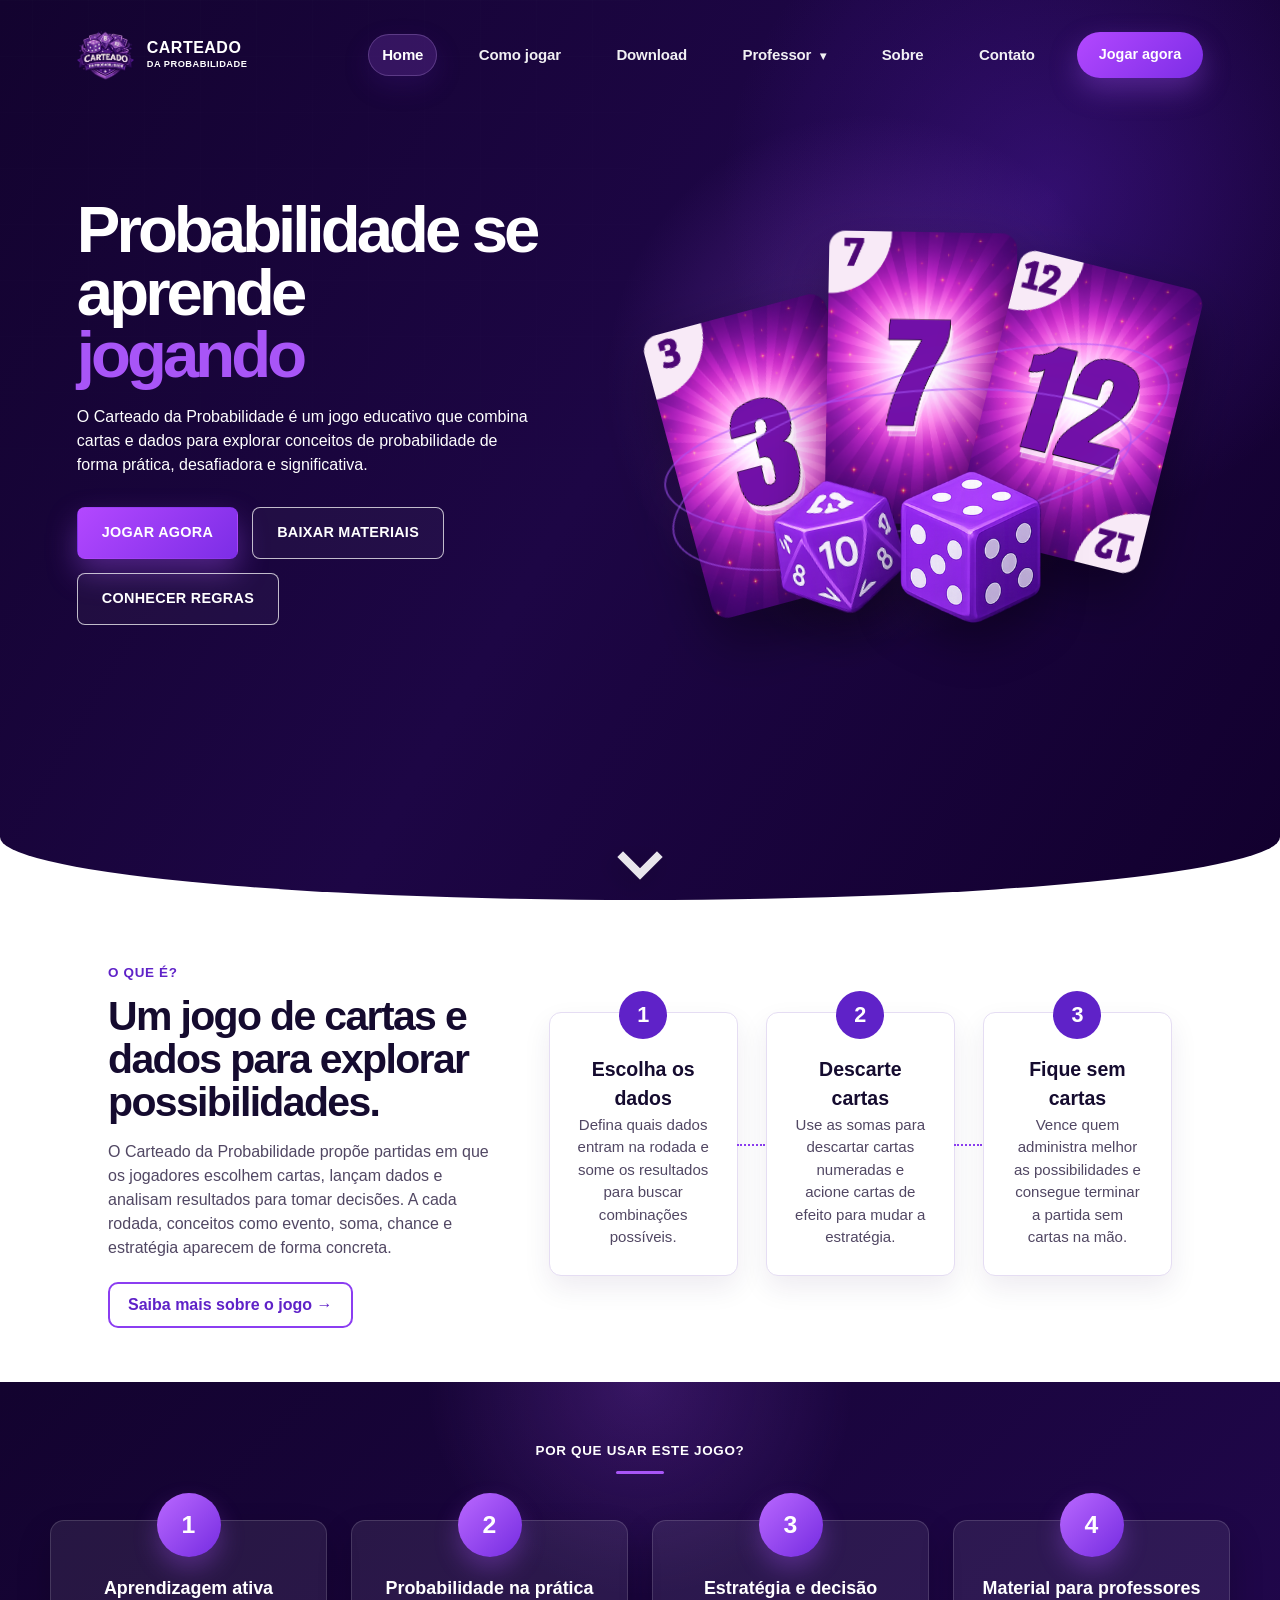
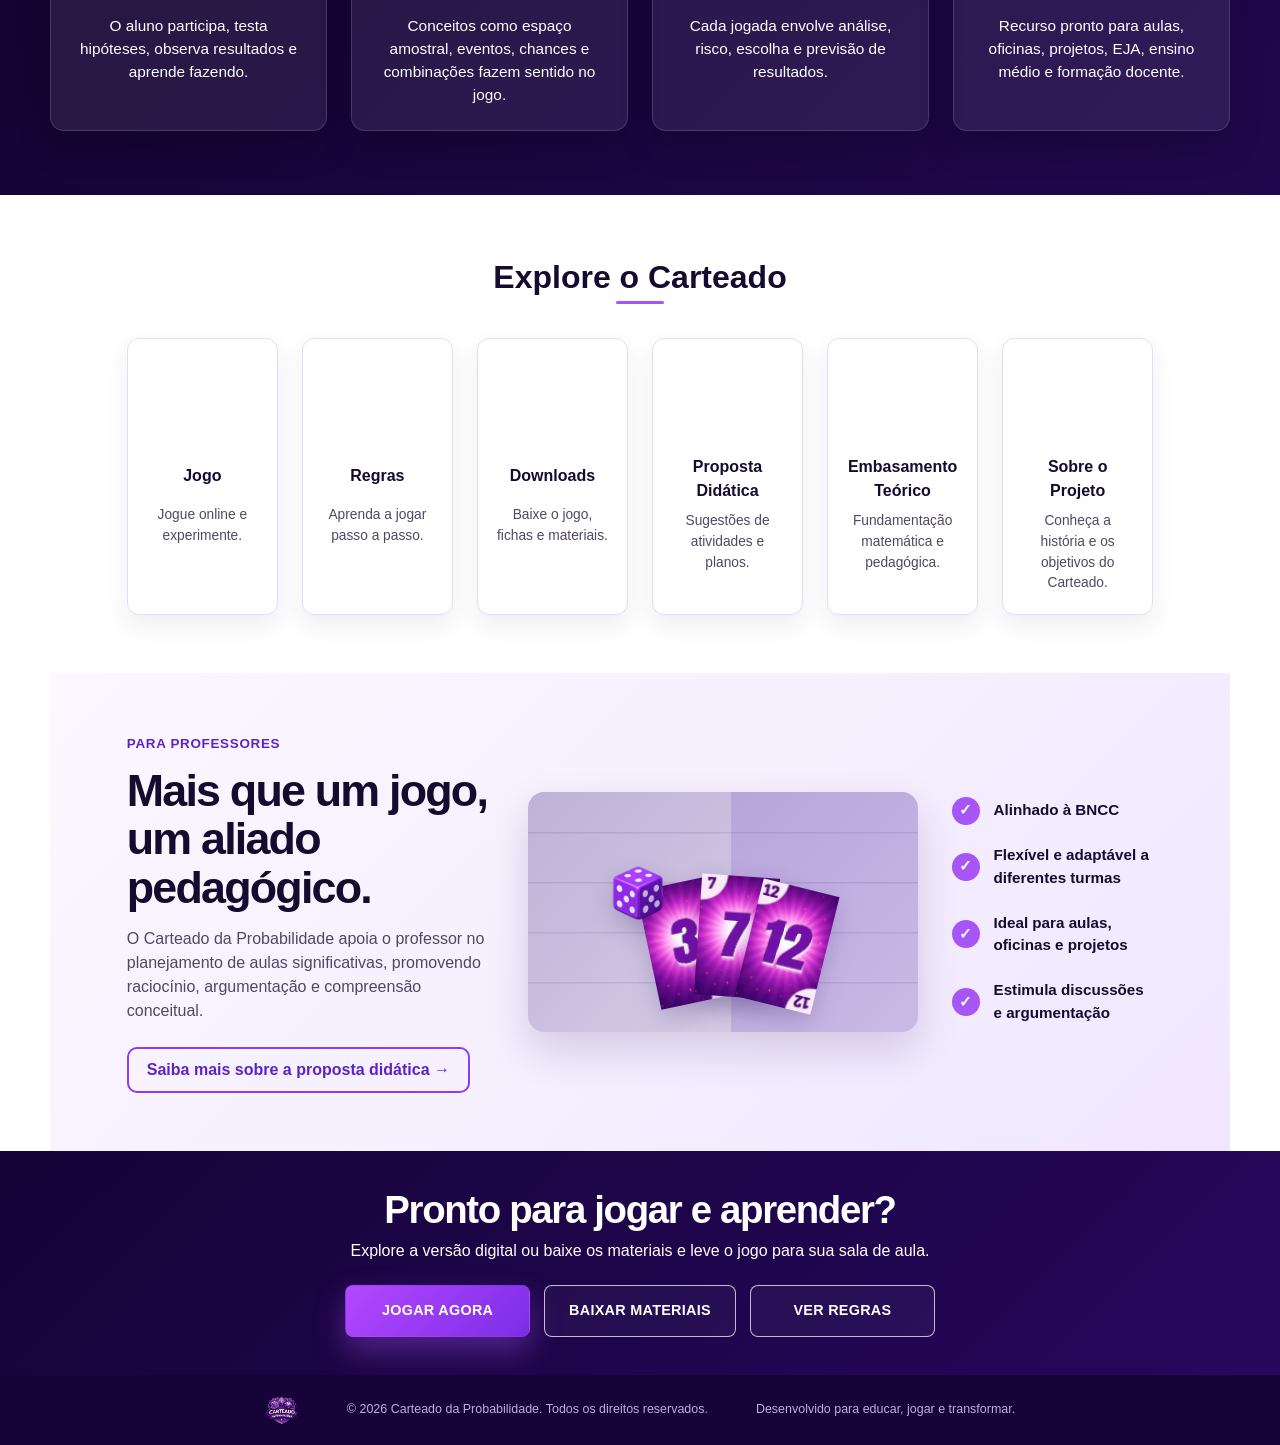
==== index.html @ b4f11814 "Novo index.html" ====
<!DOCTYPE html>
<html lang="pt-BR">
<head>
  <link rel="stylesheet" href="site.css">
  <link rel="stylesheet" href="index.css">
  <link rel="preload" as="image" href="cards/fronts/number3.png">
  <link rel="preload" as="image" href="cards/fronts/number7.png">
  <link rel="preload" as="image" href="cards/fronts/number12.png">
  <link rel="icon" type="image/ico" href="favicon.ico">
  <meta charset="UTF-8" />
  <meta name="viewport" content="width=device-width, initial-scale=1.0" />
  <meta name="description" content="Carteado da Probabilidade: jogo educativo com cartas e dados para aprender probabilidade por meio de estratégia, análise de possibilidades e tomada de decisão." />
  <title>Carteado da Probabilidade - Início</title>
</head>
<body>
  <main class="home-page">
    <section class="hero">
      <header class="home-header">
        <a class="brand" href="index.html" aria-label="Carteado da Probabilidade - Início">
          <img src="Imagens/logo.png" alt="Carteado da Probabilidade">
          <span>Carteado<br><small>da Probabilidade</small></span>
        </a>

        <nav class="home-nav" aria-label="Navegação principal">
          <a class="active" href="index.html" aria-current="page">Home</a>
          <a href="como-jogar.html">Como jogar</a>
          <a href="baixar.html">Download</a>
          <div class="home-dropdown">
            <button type="button">Professor <span>▾</span></button>
            <div class="home-dropdown-menu">
              <a href="proposta-didatica.html">Proposta Didática</a>
              <a href="embasamento-teorico.html">Embasamento Teórico</a>
            </div>
          </div>
          <a href="sobre.html">Sobre</a>
          <a href="contato.html">Contato</a>
        </nav>

        <div class="header-actions">
          <a class="play-pill" href="simulador.html">Jogar agora</a>
        </div>

        <button class="home-nav-toggle" type="button" aria-label="Abrir menu" aria-expanded="false" aria-controls="home-mobile-menu">
          <span></span><span></span><span></span>
        </button>
      </header>

      <div class="home-mobile-panel" id="home-mobile-menu" hidden>
        <nav class="home-mobile-nav" aria-label="Navegação mobile">
          <a class="active" href="index.html" aria-current="page">Home</a>
          <a href="como-jogar.html">Como jogar</a>
          <a href="baixar.html">Download</a>
          <a href="proposta-didatica.html">Proposta didática</a>
          <a href="embasamento-teorico.html">Embasamento teórico</a>
          <a href="sobre.html">Sobre</a>
          <a href="contato.html">Contato</a>
          <a class="mobile-play" href="simulador.html">Jogar agora</a>
        </nav>
      </div>

      <div class="hero-content">
        <div class="hero-copy">
          <h1> Probabilidade se aprende <span>jogando</span></h1>
          <p>
            O Carteado da Probabilidade é um jogo educativo que combina cartas e dados para explorar
            conceitos de probabilidade de forma prática, desafiadora e significativa.
          </p>

          <div class="hero-actions">
            <a class="btn primary" href="simulador.html">Jogar agora</a>
            <a class="btn secondary" href="baixar.html">Baixar materiais</a>
            <a class="btn secondary" href="como-jogar.html">Conhecer regras</a>
          </div>

        </div>

        <div class="hero-visual" aria-hidden="true">
          <div class="card-fan">
            <img class="hero-card card-a" src="cards/fronts/number3.png" alt="">
            <img class="hero-card card-b" src="cards/fronts/number7.png" alt="">
            <img class="hero-card card-c" src="cards/fronts/number12.png" alt="">
          </div>
          <img class="hero-die die-purple" src="dice/d10.png" alt="">
          <img class="hero-die die-white" src="dice/d6.png" alt="">
          <div class="orbit orbit-one"></div>
          <div class="orbit orbit-two"></div>
        </div>
      </div>

      <button class="hero-scroll-cue" type="button" aria-label="Descer para o próximo bloco">
        <span aria-hidden="true"></span>
      </button>
    </section>

    <section class="how-section" id="conteudo">
      <div class="how-intro">
        <span class="section-label">O que é?</span>
        <h2>Um jogo de cartas e dados para explorar possibilidades.</h2>
        <p>
          O Carteado da Probabilidade propõe partidas em que os jogadores escolhem cartas, lançam dados
          e analisam resultados para tomar decisões. A cada rodada, conceitos como evento, soma,
          chance e estratégia aparecem de forma concreta.
        </p>
        <a class="outline-link" href="sobre.html">Saiba mais sobre o jogo →</a>
      </div>

      <div class="step-grid">
        <article>
          <span>1</span>
          <h3>Escolha os dados</h3>
          <p>Defina quais dados entram na rodada e some os resultados para buscar combinações possíveis.</p>
        </article>
        <article>
          <span>2</span>
          <h3>Descarte cartas</h3>
          <p>Use as somas para descartar cartas numeradas e acione cartas de efeito para mudar a estratégia.</p>
        </article>
        <article>
          <span>3</span>
          <h3>Fique sem cartas</h3>
          <p>Vence quem administra melhor as possibilidades e consegue terminar a partida sem cartas na mão.</p>
        </article>
      </div>
    </section>

    <section class="benefits-section">
      <div class="section-title center">
        <span class="section-label">Por que usar este jogo?</span>
      </div>

      <div class="benefit-grid">
        <article>
          <span class="benefit-icon">1</span>
          <h3>Aprendizagem ativa</h3>
          <p>O aluno participa, testa hipóteses, observa resultados e aprende fazendo.</p>
        </article>
        <article>
          <span class="benefit-icon">2</span>
          <h3>Probabilidade na prática</h3>
          <p>Conceitos como espaço amostral, eventos, chances e combinações fazem sentido no jogo.</p>
        </article>
        <article>
          <span class="benefit-icon">3</span>
          <h3>Estratégia e decisão</h3>
          <p>Cada jogada envolve análise, risco, escolha e previsão de resultados.</p>
        </article>
        <article>
          <span class="benefit-icon">4</span>
          <h3>Material para professores</h3>
          <p>Recurso pronto para aulas, oficinas, projetos, EJA, ensino médio e formação docente.</p>
        </article>
      </div>
    </section>

    <section class="paths-section">
      <div class="section-title center">
        <h2>Explore o Carteado</h2>
      </div>

      <div class="path-grid">
        <a href="simulador.html" data-card="jogo">
          <span class="path-icon icone-container-jogo" aria-hidden="true">
            <video class="icone-video-jogo" muted loop playsinline preload="metadata">
              <source src="Imagens/icones/icone1.mp4" type="video/mp4">
            </video>
          </span>
          <h3>Jogo</h3>
          <p>Jogue online e experimente.</p>
        </a>
        <a href="como-jogar.html" data-card="regras">
          <span class="path-icon icone-container-animado" aria-hidden="true">
            <video class="icone-video-regras" muted loop playsinline preload="metadata">
              <source src="Imagens/icones/icone2.mp4" type="video/mp4">
            </video>
          </span>
          <h3>Regras</h3>
          <p>Aprenda a jogar passo a passo.</p>
        </a>
        <a href="baixar.html" data-card="downloads">
          <span class="path-icon icone-container-animado" aria-hidden="true">
            <video class="icone-video-downloads" muted loop playsinline preload="metadata">
              <source src="Imagens/icones/icone3.mp4" type="video/mp4">
            </video>
          </span>
          <h3>Downloads</h3>
          <p>Baixe o jogo, fichas e materiais.</p>
        </a>
        <a href="proposta-didatica.html" data-card="proposta">
          <span class="path-icon icone-container-animado" aria-hidden="true">
            <video class="icone-video-proposta" muted loop playsinline preload="metadata">
              <source src="Imagens/icones/icone4.mp4" type="video/mp4">
            </video>
          </span>
          <h3>Proposta Didática</h3>
          <p>Sugestões de atividades e planos.</p>
        </a>
        <a href="embasamento-teorico.html" data-card="embasamento">
          <span class="path-icon icone-container-animado" aria-hidden="true">
            <video class="icone-video-embasamento" muted loop playsinline preload="metadata">
              <source src="Imagens/icones/icone5.mp4" type="video/mp4">
            </video>
          </span>
          <h3>Embasamento Teórico</h3>
          <p>Fundamentação matemática e pedagógica.</p>
        </a>
        <a href="sobre.html" data-card="sobre">
          <span class="path-icon icone-container-animado" aria-hidden="true">
            <video class="icone-video-sobre" muted loop playsinline preload="metadata">
              <source src="Imagens/icones/icone6.mp4" type="video/mp4">
            </video>
          </span>
          <h3>Sobre o Projeto</h3>
          <p>Conheça a história e os objetivos do Carteado.</p>
        </a>
      </div>
    </section>

    <section class="teacher-section">
      <div class="teacher-copy">
        <span class="section-label">Para professores</span>
        <h2>Mais que um jogo, um aliado pedagógico.</h2>
        <p>
          O Carteado da Probabilidade apoia o professor no planejamento de aulas significativas,
          promovendo raciocínio, argumentação e compreensão conceitual.
        </p>
        <a class="outline-link" href="proposta-didatica.html">Saiba mais sobre a proposta didática →</a>
      </div>

      <div class="teacher-visual" aria-hidden="true">
        <div class="desk-scene">
          <img src="cards/fronts/number3.png" alt="">
          <img src="cards/fronts/number7.png" alt="">
          <img src="cards/fronts/number12.png" alt="">
          <img src="dice/d6.png" alt="">
        </div>
      </div>

      <div class="teacher-list">
        <span>Alinhado à BNCC</span>
        <span>Flexível e adaptável a diferentes turmas</span>
        <span>Ideal para aulas, oficinas e projetos</span>
        <span>Estimula discussões e argumentação</span>
      </div>
    </section>

    <section class="final-cta">
      <div>
        <h2>Pronto para jogar e aprender?</h2>
        <p>Explore a versão digital ou baixe os materiais e leve o jogo para sua sala de aula.</p>
        <div class="hero-actions">
          <a class="btn primary" href="simulador.html">Jogar agora</a>
          <a class="btn secondary" href="baixar.html">Baixar materiais</a>
          <a class="btn secondary" href="como-jogar.html">Ver regras</a>
        </div>
      </div>
    </section>

    <footer class="home-footer">
      <img src="Imagens/logo.png" alt="Carteado da Probabilidade">
      <span>© 2026 Carteado da Probabilidade. Todos os direitos reservados.</span>
      <span>Desenvolvido para educar, jogar e transformar.</span>
    </footer>
  </main>

  <button id="backToTop" class="back-to-top" aria-label="Voltar ao topo">
    <svg width="44" height="44" viewBox="0 0 44 44">
      <circle class="progress-bg" cx="22" cy="22" r="18" />
      <circle class="progress-bar" cx="22" cy="22" r="18" />
    </svg>
    <span class="arrow">↑</span>
  </button>
<script src="site-animations.js"></script>
<script>
  const hero = document.querySelector('.hero');
  const nextSection = document.querySelector('#conteudo');
  const heroScrollCue = document.querySelector('.hero-scroll-cue');
  let heroSnapRunning = false;
  let heroTouchStartY = 0;
  const usesDesktopSnap = () => window.matchMedia('(min-width: 769px)').matches;

  const scrollToNextSection = () => {
    if (!nextSection || heroSnapRunning) return;
    heroSnapRunning = true;
    nextSection.scrollIntoView({ behavior: 'smooth', block: 'start' });
    window.setTimeout(() => {
      heroSnapRunning = false;
    }, 900);
  };

  heroScrollCue?.addEventListener('click', scrollToNextSection);

  window.addEventListener('wheel', (event) => {
    if (!usesDesktopSnap()) return;
    if (!hero || !nextSection || event.deltaY <= 0 || window.scrollY > 40) return;
    event.preventDefault();
    scrollToNextSection();
  }, { passive: false });

  window.addEventListener('touchstart', (event) => {
    if (!usesDesktopSnap()) return;
    heroTouchStartY = event.touches[0]?.clientY || 0;
  }, { passive: true });

  window.addEventListener('touchmove', (event) => {
    if (!usesDesktopSnap()) return;
    const currentY = event.touches[0]?.clientY || 0;
    const isSwipingDownPage = heroTouchStartY - currentY > 28;

    if (!hero || !nextSection || !isSwipingDownPage || window.scrollY > 40) return;
    event.preventDefault();
    scrollToNextSection();
  }, { passive: false });

  document.querySelectorAll('[data-card] video').forEach((video) => {
    const card = video.closest('[data-card]');

    card.addEventListener('mouseenter', () => {
      video.play();
    });

    card.addEventListener('mouseleave', () => {
      video.pause();
      video.currentTime = 0;
    });
  });

  const homeMenuToggle = document.querySelector('.home-nav-toggle');
  const homeMobileMenu = document.querySelector('#home-mobile-menu');

  homeMenuToggle?.addEventListener('click', () => {
    const willOpen = homeMobileMenu.hidden;
    homeMobileMenu.hidden = !willOpen;
    homeMenuToggle.setAttribute('aria-expanded', String(willOpen));
  });

  homeMobileMenu?.querySelectorAll('a').forEach((link) => {
    link.addEventListener('click', () => {
      homeMobileMenu.hidden = true;
      homeMenuToggle?.setAttribute('aria-expanded', 'false');
    });
  });

  document.addEventListener('click', (event) => {
    if (
      homeMobileMenu &&
      homeMenuToggle &&
      !homeMobileMenu.hidden &&
      !homeMobileMenu.contains(event.target) &&
      !homeMenuToggle.contains(event.target)
    ) {
      homeMobileMenu.hidden = true;
      homeMenuToggle.setAttribute('aria-expanded', 'false');
    }
  });

  window.addEventListener('resize', () => {
    if (window.innerWidth > 680 && homeMobileMenu && homeMenuToggle) {
      homeMobileMenu.hidden = true;
      homeMenuToggle.setAttribute('aria-expanded', 'false');
    }
  });
</script>
</body>
</html>
---- site.css ----
/* Animações discretas do site */
html.js-enabled {
  scroll-behavior: smooth;
}

.js-animate-on-scroll {
  opacity: 0;
  transform: translateY(18px);
  transition: opacity .55s ease, transform .55s ease;
  will-change: opacity, transform;
}

.js-animate-on-scroll.is-visible {
  opacity: 1;
  transform: translateY(0);
}

.site-header {
  transition: top .25s ease;
}

.site-header .site-header-inner,
.site-header .mobile-panel {
  transition: background .25s ease, border-color .25s ease, box-shadow .25s ease, transform .25s ease;
}

.site-header.is-scrolled .site-header-inner {
  background: rgba(13,7,25,0.88);
  border-color: rgba(179,135,255,0.30);
  box-shadow: 0 20px 56px rgba(0,0,0,.34);
}

/* ===== INíCIO BOTÃO TOPO ===== */

.back-to-top {
  position: fixed;
  bottom: 24px;
  right: 24px;
  width: 44px;
  height: 44px;
  border: none;
  background: transparent;
  cursor: pointer;
  opacity: 0;
  pointer-events: none;
  transform: translateY(10px);
  transition: all .3s ease;
  z-index: 999;
}

.back-to-top.show {
  opacity: 1;
  pointer-events: auto;
  transform: translateY(0);
}

.back-to-top svg {
  position: absolute;
  top: 0;
  left: 0;
  transform: rotate(-90deg);
}

.progress-bg {
  fill: none;
  stroke: rgba(111, 66, 232, 0.2);
  stroke-width: 4;
}

.progress-bar {
  fill: none;
  stroke: #6f42e8;
  stroke-width: 4;
  stroke-linecap: round;
  stroke-dasharray: 113; /* 2πr ≈ 113 */
  stroke-dashoffset: 113;
  transition: stroke-dashoffset 0.1s linear;
}

.arrow {
  position: absolute;
  top: 50%;
  left: 50%;
  transform: translate(-50%, -50%);
  font-size: 16px;
  color: #6f42e8;
  font-weight: bold;
}

.back-to-top:hover .arrow {
  transform: translate(-50%, -60%);
}

/* ===== FIM BOTÃO TOPO ===== */


/* ===== CONTINUIDADE VISUAL DO HERO ===== */

.hero {
  position: relative;
  padding-bottom: 28px;
  margin-bottom: 14px;
}

.hero::before {
  content: "⌄";
  position: absolute;
  left: 50%;
  bottom: 18px;
  transform: translateX(-50%);
  font-size: 1.2rem;
  line-height: 1;
  color: rgba(255,255,255,.72);
  pointer-events: none;
  z-index: 2;
  animation: heroScrollHint 1.8s ease-in-out infinite;
}

@keyframes heroScrollHint {
  0%, 100% {
    transform: translateX(-50%) translateY(0);
    opacity: .45;
  }
  50% {
    transform: translateX(-50%) translateY(6px);
    opacity: .95;
  }
}

@media (prefers-reduced-motion: reduce) {
  html.js-enabled {
    scroll-behavior: auto;
  }

  .js-animate-on-scroll,
  .js-animate-on-scroll.is-visible,
  .site-header,
  .site-header .site-header-inner,
  .site-header .mobile-panel,
  .hero::before {
    transition: none !important;
    animation: none !important;
    transform: none !important;
    opacity: 1 !important;
  }
}
---- index.css ----
:root{
  --purple-950:#12002f;
  --purple-900:#1a0642;
  --purple-800:#2b0b63;
  --purple-700:#5f22c8;
  --purple-600:#8b3df1;
  --purple-500:#a855f7;
  --purple-200:#dac7ff;
  --ink:#150b2f;
  --muted:#514763;
  --menu-muted:#d8c9ff;
  --line:#e5ddf3;
  --white:#fff;
  --shadow:0 18px 42px rgba(35,11,80,.16);
}

*{
  box-sizing:border-box;
  margin:0;
  padding:0;
}

html{
  scroll-behavior:smooth;
}

body{
  font-family:Inter, "Segoe UI", Roboto, Arial, Helvetica, sans-serif;
  color:var(--ink);
  background:#fff;
  line-height:1.5;
  overflow-x:hidden;
}

a{
  color:inherit;
}

.home-page{
  min-height:100vh;
  background:#fff;
}

.hero{
  position:relative;
  min-height:100vh;
  overflow:hidden;
  padding:26px clamp(22px, 6vw, 96px) 54px;
  color:#fff;
  background:
    radial-gradient(circle at 68% 42%, rgba(168,85,247,.34), transparent 26%),
    radial-gradient(circle at 82% 22%, rgba(95,34,200,.36), transparent 26%),
    linear-gradient(120deg, #13032f 0%, #1d0645 48%, #12002e 100%);
  border-bottom-left-radius:50% 7%;
  border-bottom-right-radius:50% 7%;
}

.hero::before{
  content:"";
  position:absolute;
  inset:0;
  opacity:.26;
  background:
    linear-gradient(rgba(255,255,255,.035) 1px, transparent 1px),
    linear-gradient(90deg, rgba(255,255,255,.035) 1px, transparent 1px);
  background-size:56px 56px;
  mask-image:linear-gradient(to bottom, rgba(0,0,0,.9), transparent 92%);
}


.home-header,
.hero-content,
.intro-section,
.benefits-section,
.paths-section,
.teacher-section,
.final-cta,
.home-footer{
  width:min(1180px, 100%);
  margin:0 auto;
  position:relative;
  z-index:1;
}

.home-header{
  display:flex;
  align-items:center;
  justify-content:flex-start;
  gap:28px;
}

.brand{
  display:flex;
  align-items:center;
  gap:12px;
  color:#fff;
  font-weight:900;
  line-height:.9;
  text-decoration:none;
  text-transform:uppercase;
  letter-spacing:.03em;
}

.brand img{
  width:58px;
  height:58px;
  object-fit:contain;
}

.brand small{
  font-size:.58rem;
}

.home-nav{
  display:flex;
  align-items:center;
  justify-content:flex-end;
  gap:clamp(18px, 2.15vw, 30px);
  margin-left:auto;
  color:#fff;
  font-size:.94rem;
  font-weight:700;
  letter-spacing:-.01em;
}

.home-nav a,
.play-pill{
  text-decoration:none;
}

.home-nav > a,
.home-dropdown button{
  position:relative;
  padding:10px 14px;
  border-radius:999px;
  opacity:.94;
  transition:opacity .18s ease, color .18s ease, transform .18s ease, background .18s ease, box-shadow .18s ease;
}

.home-nav > a:hover,
.home-dropdown:hover button,
.home-dropdown:focus-within button{
  opacity:1;
  color:#fff;
  transform:translateY(-1px);
}

.home-nav > a.active,
.home-nav > a[aria-current="page"],
.home-dropdown button.active{
  opacity:1;
  color:#fff;
  background:rgba(168,85,247,.20);
  box-shadow:inset 0 0 0 1px rgba(216,180,254,.24), 0 10px 26px rgba(76,29,149,.22);
}

.home-dropdown{
  position:relative;
  display:flex;
  align-items:center;
}

.home-dropdown button{
  appearance:none;
  border:0;
  background:transparent;
  color:#fff;
  font:inherit;
  font-weight:700;
  letter-spacing:-.01em;
  cursor:pointer;
}

.home-dropdown button span{
  margin-left:5px;
  font-size:.78em;
}

.home-dropdown-menu{
  position:absolute;
  top:100%;
  left:0;
  min-width:220px;
  display:none;
  flex-direction:column;
  gap:4px;
  padding:8px;
  margin-top:12px;
  border:1px solid rgba(255,255,255,.18);
  border-radius:14px;
  background:rgba(18,0,47,.94);
  box-shadow:0 18px 36px rgba(0,0,0,.28);
  backdrop-filter:blur(14px);
  z-index:20;
}

.home-dropdown:hover .home-dropdown-menu,
.home-dropdown:focus-within .home-dropdown-menu{
  display:flex;
}

.home-dropdown-menu a{
  padding:10px 12px;
  border-radius:10px;
  color:#fff;
  white-space:nowrap;
}

.home-dropdown-menu a:hover{
  background:rgba(168,85,247,.20);
}

.header-actions{
  display:flex;
  align-items:center;
  gap:12px;
}

.home-nav-toggle,
.home-mobile-panel{
  display:none;
}

.home-nav-toggle{
  width:42px;
  height:42px;
  border:1px solid rgba(255,255,255,.24);
  border-radius:12px;
  background:rgba(255,255,255,.07);
  cursor:pointer;
  align-items:center;
  justify-content:center;
  flex-direction:column;
  gap:5px;
}

.home-nav-toggle span{
  width:18px;
  height:2px;
  display:block;
  border-radius:999px;
  background:#fff;
}

.play-pill{
  display:inline-flex;
  align-items:center;
  justify-content:center;
  min-height:46px;
  padding:0 22px;
  border-radius:999px;
  color:#fff;
  font-weight:800;
  font-size:.9rem;
}

.play-pill{
  border-color:rgba(233,213,255,.54);
  background:linear-gradient(135deg, #b348ff, #7c2de6);
  box-shadow:0 12px 28px rgba(168,85,247,.34);
}

.hero-content{
  display:grid;
  grid-template-columns:minmax(0, .86fr) minmax(420px, 1.14fr);
  gap:48px;
  align-items:center;
  padding-top:78px;
}

.hero-copy h1{
  max-width:660px;
  margin-bottom:18px;
  color:#fff;
  font-size:clamp(3rem, 5.1vw, 5.45rem);
  line-height:.96;
  letter-spacing:-.06em;
}

.hero-copy h1 span{
  display:block;
  color:var(--purple-500);
}

.hero-copy p{
  max-width:500px;
  color:#fff;
  font-size:1rem;
}

.hero-actions{
  display:flex;
  flex-wrap:wrap;
  gap:14px;
  margin-top:30px;
}

.btn{
  display:inline-flex;
  align-items:center;
  justify-content:center;
  min-height:52px;
  padding:0 24px;
  border:1px solid transparent;
  border-radius:8px;
  font-size:.9rem;
  font-weight:900;
  text-decoration:none;
  text-transform:uppercase;
  letter-spacing:.02em;
  transition:transform .2s ease, box-shadow .2s ease, background .2s ease;
}

.btn:hover{
  transform:translateY(-2px);
}

.btn.primary{
  color:#fff;
  background:linear-gradient(135deg, #b348ff, #7c2de6);
  box-shadow:0 14px 30px rgba(168,85,247,.38);
}

.btn.secondary{
  color:#fff;
  border-color:rgba(255,255,255,.72);
  background:rgba(255,255,255,.04);
}

.hero-visual{
  position:relative;
  min-height:500px;
}

.hero-scroll-cue{
  position:absolute;
  left:50%;
  bottom:24px;
  z-index:4;
  width:56px;
  height:38px;
  display:grid;
  place-items:center;
  border:0;
  background:transparent;
  color:#fff;
  cursor:pointer;
  transform:translateX(-50%);
  transition:opacity .2s ease, transform .2s ease;
  animation:scrollCueFloat 1.8s ease-in-out infinite;
}

.hero-scroll-cue:hover{
  opacity:.78;
  transform:translateX(-50%) translateY(-2px);
}

.hero-scroll-cue span{
  display:block;
  width:32px;
  height:32px;
  border-right:8px solid rgba(255,255,255,.9);
  border-bottom:8px solid rgba(255,255,255,.9);
  transform:rotate(45deg);
  filter:drop-shadow(0 8px 12px rgba(0,0,0,.22));
}

@keyframes scrollCueFloat{
  0%, 100%{
    translate:0 0;
  }
  50%{
    translate:0 5px;
  }
}

.orbit{
  position:absolute;
  border:2px solid rgba(168,85,247,.54);
  border-radius:50%;
  filter:drop-shadow(0 0 18px rgba(168,85,247,.48));
}

.orbit-one{
  width:520px;
  height:170px;
  right:22px;
  top:210px;
  transform:rotate(-18deg);
}

.orbit-two{
  width:470px;
  height:140px;
  right:70px;
  top:230px;
  transform:rotate(-6deg);
}

.card-fan{
  position:absolute;
  right:28px;
  top:52px;
  width:520px;
  height:390px;
}

.hero-card{
  position:absolute;
  width:188px;
  border-radius:16px;
  filter:drop-shadow(0 26px 28px rgba(0,0,0,.38));
}

.card-a{
  left:20px;
  top:96px;
  transform:rotate(-15deg);
}

.card-b{
  left:172px;
  top:18px;
  transform:rotate(1deg);
}

.card-c{
  left:330px;
  top:52px;
  transform:rotate(14deg);
}

.hero-die{
  position:absolute;
  object-fit:contain;
  filter:drop-shadow(0 22px 22px rgba(0,0,0,.34));
}

.die-purple{
  width:146px;
  left:178px;
  bottom:42px;
  transform:rotate(-12deg);
  z-index:4;
}

.die-white{
  width:166px;
  left:302px;
  bottom:32px;
  z-index:4;
}

.how-section{
  width:min(1180px, 100%);
  margin:-18px auto 0;
  display:grid;
  grid-template-columns:.78fr 1.22fr;
  gap:42px;
  align-items:center;
  padding:64px clamp(22px, 5vw, 58px) 54px;
  position:relative;
  z-index:2;
}

.how-intro h2{
  color:var(--ink);
  font-size:clamp(2.15rem, 3.2vw, 3.2rem);
  line-height:1.05;
  letter-spacing:-.04em;
}

.how-intro h2 span{
  color:var(--purple-600);
}

.how-intro p{
  margin-top:16px;
  color:var(--muted);
}

.outline-link{
  display:inline-flex;
  align-items:center;
  justify-content:center;
  margin-top:22px;
  min-height:46px;
  padding:0 18px;
  border:2px solid var(--purple-600);
  border-radius:10px;
  color:var(--purple-700);
  font-weight:900;
  text-decoration:none;
  transition:background .2s ease, color .2s ease, transform .2s ease, box-shadow .2s ease;
}

.outline-link:hover{
  transform:translateY(-2px);
  background:var(--purple-600);
  color:#fff;
  box-shadow:0 12px 24px rgba(139,61,241,.22);
}

.step-grid{
  display:grid;
  grid-template-columns:repeat(3, 1fr);
  gap:28px;
  align-items:stretch;
}

.step-grid article{
  position:relative;
  min-height:250px;
  padding:42px 26px 26px;
  text-align:center;
  border:1px solid var(--line);
  border-radius:12px;
  background:#fff;
  box-shadow:0 12px 28px rgba(35,11,80,.08);
}

.step-grid article::after{
  content:"";
  position:absolute;
  right:-28px;
  top:50%;
  width:28px;
  border-top:2px dotted var(--purple-600);
}

.step-grid article:last-child::after{
  display:none;
}

.step-grid article > span{
  position:absolute;
  left:50%;
  top:-22px;
  transform:translateX(-50%);
  width:48px;
  height:48px;
  display:grid;
  place-items:center;
  border-radius:50%;
  background:var(--purple-700);
  color:#fff;
  font-size:1.35rem;
  font-weight:900;
}

.step-grid h3{
  color:var(--ink);
  font-size:1.22rem;
}

.step-icon{
  margin:22px auto 18px;
  color:var(--purple-700);
  font-size:3rem;
  line-height:1;
}

.step-grid p{
  color:var(--muted);
  font-size:.94rem;
}

.section-label{
  display:inline-flex;
  margin-bottom:12px;
  color:var(--purple-700);
  font-size:.84rem;
  font-weight:900;
  letter-spacing:.05em;
  text-transform:uppercase;
}

.intro-copy h2,
.teacher-copy h2,
.final-cta h2{
  color:var(--ink);
  font-size:clamp(2rem, 3.5vw, 3.35rem);
  line-height:1.08;
  letter-spacing:-.04em;
}

.intro-copy h2 span,
.teacher-copy h2 span{
  color:var(--purple-600);
}

.intro-copy p,
.teacher-copy p{
  margin-top:16px;
  color:var(--muted);
  font-size:1rem;
}

.feature-chips{
  display:flex;
  flex-wrap:wrap;
  gap:12px;
  margin-top:26px;
}

.feature-chips span{
  padding:12px 15px;
  border:1px solid var(--line);
  border-radius:10px;
  background:#fff;
  color:var(--ink);
  font-weight:800;
  font-size:.86rem;
  box-shadow:0 8px 20px rgba(35,11,80,.08);
}

.benefits-section{
  width:100%;
  max-width:none;
  padding:56px max(22px, calc((100vw - 1180px) / 2)) 64px;
  color:#fff;
  background:
    radial-gradient(circle at 50% 0%, rgba(168,85,247,.22), transparent 28%),
    linear-gradient(135deg, #13032f, #21074d);
}

.section-title.center{
  text-align:center;
  margin-bottom:34px;
}

.section-title.center h2{
  color:var(--ink);
  font-size:2rem;
}

.benefits-section .section-label{
  color:#fff;
  display:inline-flex;
  flex-direction:column;
  align-items:center;
  gap:10px;
}

.benefits-section .section-label::after,
.paths-section .section-title h2::after{
  content:"";
  display:block;
  width:48px;
  height:3px;
  margin:0 auto;
  border-radius:999px;
  background:var(--purple-500);
}

.benefit-grid{
  display:grid;
  grid-template-columns:repeat(4, 1fr);
  gap:24px;
  width:min(1180px, 100%);
  margin:0 auto;
}

.benefit-grid article{
  position:relative;
  min-height:210px;
  padding:54px 26px 24px;
  text-align:center;
  border:1px solid rgba(255,255,255,.14);
  border-radius:14px;
  background:rgba(255,255,255,.08);
  box-shadow:0 16px 34px rgba(0,0,0,.20);
}

.benefit-icon{
  position:absolute;
  left:50%;
  top:-28px;
  transform:translateX(-50%);
  width:64px;
  height:64px;
  display:grid;
  place-items:center;
  border-radius:50%;
  background:linear-gradient(135deg, #ba68ff, #752ce1);
  color:#fff;
  font-size:1.55rem;
  font-weight:900;
  line-height:1;
  box-shadow:0 12px 24px rgba(168,85,247,.32);
}

.benefit-grid h3{
  margin-bottom:12px;
  color:#fff;
  font-size:1.12rem;
}

.benefit-grid p{
  color:#fff;
  font-size:.96rem;
}

.paths-section{
  padding:58px clamp(22px, 6vw, 96px);
  background:#fff;
}

.path-grid{
  display:grid;
  grid-template-columns:repeat(6, 1fr);
  gap:24px;
  width:min(1180px, 100%);
  margin:0 auto;
}

.path-grid a{
  min-height:170px;
  display:flex;
  flex-direction:column;
  align-items:center;
  justify-content:flex-start;
  gap:8px;
  padding:26px 18px 20px;
  text-align:center;
  text-decoration:none;
  border:1px solid var(--line);
  border-radius:12px;
  background:#fff;
  box-shadow:0 10px 24px rgba(35,11,80,.08);
  transition:transform .2s ease, border-color .2s ease, box-shadow .2s ease;
}

.path-grid a:hover{
  transform:translateY(-4px);
  border-color:var(--purple-500);
  box-shadow:0 18px 30px rgba(35,11,80,.14);
}

.path-icon{
  color:var(--purple-700);
  font-size:2.4rem;
  line-height:1;
}

.icone-container-jogo,
.icone-container-animado{
  width:82px;
  height:82px;
  display:flex;
  align-items:center;
  justify-content:center;
  overflow:hidden;
  flex-shrink:0;
}

.icone-video-jogo,
.icone-video-regras,
.icone-video-downloads,
.icone-video-proposta,
.icone-video-embasamento,
.icone-video-sobre{
  width:72px;
  height:72px;
  object-fit:contain;
  display:block;
  margin:0 auto;
  pointer-events:none;
}

.icone-video-jogo{
  width:80px;
  height:80px;
}

.icone-video-regras{
  width:80px;
  height:80px;
}

.icone-video-downloads{
  width:76px;
  height:76px;
}

.icone-video-proposta{
  width:76px;
  height:76px;
}

.icone-video-embasamento{
  width:78px;
  height:78px;
}

.icone-video-sobre{
  width:74px;
  height:74px;
}

.path-grid h3{
  color:var(--ink);
  font-size:1rem;
  min-height:42px;
  display:flex;
  align-items:center;
  justify-content:center;
  margin:0;
}

.path-grid p{
  color:var(--muted);
  font-size:.86rem;
  margin:0;
}

.teacher-section{
  display:grid;
  grid-template-columns:1fr .95fr .55fr;
  gap:34px;
  align-items:center;
  padding:58px clamp(22px, 6vw, 96px);
  background:linear-gradient(135deg, #fbf8ff, #f0e7ff);
}

.teacher-copy{
  max-width:520px;
  justify-self:end;
}

.teacher-copy .btn,
.teacher-copy .outline-link{
  margin-top:24px;
}

.teacher-visual{
  min-height:270px;
  display:flex;
  align-items:center;
  justify-content:center;
}

.desk-scene{
  position:relative;
  width:390px;
  height:240px;
  border-radius:16px;
  background:
    linear-gradient(rgba(74,29,149,.18), rgba(74,29,149,.18)),
    linear-gradient(135deg, #d8d2e6, #fff);
  box-shadow:var(--shadow);
  overflow:hidden;
}

.desk-scene::before{
  content:"";
  position:absolute;
  inset:0;
  background:
    linear-gradient(90deg, transparent 0 52%, rgba(95,34,200,.16) 52% 100%),
    repeating-linear-gradient(0deg, transparent 0 48px, rgba(35,11,80,.10) 49px 50px);
}

.desk-scene img{
  position:absolute;
  object-fit:contain;
  filter:drop-shadow(0 10px 12px rgba(35,11,80,.20));
}

.desk-scene img:nth-child(1){ width:78px; left:120px; top:90px; transform:rotate(-12deg); }
.desk-scene img:nth-child(2){ width:78px; left:170px; top:84px; transform:rotate(4deg); }
.desk-scene img:nth-child(3){ width:78px; left:220px; top:94px; transform:rotate(14deg); }
.desk-scene img:nth-child(4){ width:58px; left:82px; top:72px; }

.teacher-list{
  display:grid;
  gap:22px;
}

.teacher-list span{
  position:relative;
  padding-left:42px;
  color:var(--ink);
  font-weight:800;
  font-size:.95rem;
}

.teacher-list span::before{
  content:"✓";
  position:absolute;
  left:0;
  top:50%;
  transform:translateY(-50%);
  width:28px;
  height:28px;
  display:grid;
  place-items:center;
  border-radius:50%;
  color:#fff;
  background:var(--purple-500);
}

.final-cta{
  position:relative;
  width:100%;
  max-width:none;
  display:flex;
  align-items:center;
  justify-content:center;
  padding:38px max(22px, calc((100vw - 1180px) / 2));
  color:#fff;
  text-align:center;
  background:linear-gradient(135deg, #160337, #26075d);
  overflow:hidden;
}

.final-cta > div{
  width:min(760px, 100%);
}

.final-cta h2{
  color:#fff;
  font-size:clamp(2rem, 3vw, 2.75rem);
  letter-spacing:-.035em;
}

.final-cta p{
  margin-top:8px;
  color:#fff;
}

.final-cta .hero-actions{
  justify-content:center;
  align-items:center;
  margin-top:22px;
}

.final-cta .btn{
  min-width:185px;
}

.home-footer{
  width:100%;
  max-width:none;
  display:flex;
  align-items:center;
  justify-content:center;
  gap:48px;
  padding:18px 22px;
  color:#bfaee1;
  font-size:.78rem;
  background:#160337;
}

.home-footer img{
  width:34px;
  height:34px;
  object-fit:contain;
}

.back-to-top{
  position:fixed;
  bottom:24px;
  right:24px;
  width:44px;
  height:44px;
  border:none;
  background:transparent;
  cursor:pointer;
  opacity:0;
  pointer-events:none;
  transform:translateY(10px);
  transition:all .3s ease;
  z-index:999;
}

.back-to-top.show{
  opacity:1;
  pointer-events:auto;
  transform:translateY(0);
}

.back-to-top svg{
  position:absolute;
  inset:0;
  transform:rotate(-90deg);
}

.progress-bg{
  fill:none;
  stroke:rgba(168,85,247,.22);
  stroke-width:4;
}

.progress-bar{
  fill:none;
  stroke:var(--purple-500);
  stroke-width:4;
  stroke-linecap:round;
  stroke-dasharray:113;
  stroke-dashoffset:113;
  transition:stroke-dashoffset .1s linear;
}

.arrow{
  position:absolute;
  top:50%;
  left:50%;
  transform:translate(-50%, -50%);
  color:var(--purple-700);
  font-weight:900;
}

@media (max-width: 1080px){
  .home-nav{
    display:none;
  }

  .hero-content,
  .how-section,
  .teacher-section{
    grid-template-columns:1fr;
  }

  .hero-visual{
    min-height:430px;
  }

  .benefit-grid,
  .path-grid,
  .step-grid{
    grid-template-columns:repeat(2, 1fr);
  }

  .step-grid article::after{
    display:none;
  }

  .teacher-copy{
    justify-self:start;
  }
}

@media (max-width: 680px){
  .hero{
    min-height:100svh;
    padding:16px 16px 58px;
    border-bottom-left-radius:34% 4%;
    border-bottom-right-radius:34% 4%;
  }

  .home-header{
    align-items:center;
    flex-wrap:wrap;
    gap:12px;
  }

  .brand img{
    width:46px;
    height:46px;
  }

  .brand span{
    display:inline;
    font-size:.9rem;
  }

  .brand small{
    font-size:.5rem;
  }

  .home-nav{
    display:none;
  }

  .home-nav-toggle{
    display:inline-flex;
    margin-left:auto;
  }

  .home-mobile-panel{
    position:relative;
    z-index:10;
    width:100%;
    margin:12px auto 0;
    padding:12px;
    border:1px solid rgba(216,180,254,.22);
    border-radius:18px;
    background:rgba(10,2,28,.94);
    box-shadow:0 20px 44px rgba(0,0,0,.32);
  }

  .home-mobile-panel:not([hidden]){
    display:block;
  }

  .home-mobile-nav{
    display:grid;
    gap:6px;
  }

  .home-mobile-nav a{
    display:flex;
    align-items:center;
    justify-content:flex-start;
    min-height:44px;
    padding:0 12px;
    border-radius:10px;
    color:#fff;
    text-decoration:none;
    font-size:.9rem;
    font-weight:800;
  }

  .home-mobile-nav a.active,
  .home-mobile-nav a:hover{
    background:rgba(168,85,247,.18);
  }

  .home-mobile-nav .mobile-play{
    justify-content:center;
    margin-top:4px;
    background:linear-gradient(135deg, #a855f7, #8b3df1);
  }

  .header-actions{
    display:none;
    gap:8px;
  }

  .play-pill{
    min-height:40px;
    padding:0 13px;
    font-size:.78rem;
  }

  .hero-content{
    padding-top:34px;
    gap:18px;
  }

  .hero-copy h1{
    max-width:360px;
    font-size:clamp(2.65rem, 13.2vw, 4.2rem);
    letter-spacing:-.052em;
  }

  .hero-copy p{
    max-width:340px;
    font-size:.95rem;
  }

  .hero-actions{
    display:grid;
    grid-template-columns:1fr;
    gap:10px;
    margin-top:22px;
  }

  .final-cta .hero-actions{
    display:flex;
    flex-wrap:wrap;
  }

  .btn{
    width:100%;
  }

  .final-cta .btn{
    width:auto;
    flex:1 1 180px;
  }

  .benefit-grid,
  .path-grid{
    grid-template-columns:1fr;
  }

  .hero-visual{
    width:min(100%, 360px);
    min-height:300px;
    margin:0 auto;
  }

  .card-fan{
    right:auto;
    left:50%;
    top:8px;
    transform:translateX(-50%) scale(.58);
    transform-origin:top center;
  }

  .orbit-one{
    width:330px;
    height:104px;
    right:50%;
    top:138px;
    transform:translateX(50%) rotate(-18deg);
  }

  .orbit-two{
    width:300px;
    height:88px;
    right:50%;
    top:150px;
    transform:translateX(50%) rotate(-6deg);
  }

  .die-purple{
    width:90px;
    left:112px;
    bottom:44px;
  }

  .die-white{
    width:104px;
    left:186px;
    bottom:38px;
  }

  .how-section,
  .paths-section,
  .teacher-section{
    padding:42px 16px;
  }

  .benefits-section{
    padding:48px 16px 54px;
  }

  .step-grid{
    grid-template-columns:1fr;
    gap:34px;
  }

  .step-grid article{
    min-height:auto;
    padding:38px 22px 24px;
  }

  .benefit-grid article{
    min-height:auto;
    padding:46px 22px 24px;
  }

  .path-grid a{
    min-height:auto;
    padding:22px 18px;
  }

  .teacher-section{
    gap:24px;
  }

  .teacher-list{
    gap:14px;
  }

  .desk-scene{
    width:100%;
  }

  .final-cta{
    padding:34px 16px;
  }

  .hero-scroll-cue{
    bottom:12px;
    width:44px;
    height:30px;
  }

  .hero-scroll-cue span{
    width:24px;
    height:24px;
    border-right-width:6px;
    border-bottom-width:6px;
  }

  .home-footer{
    flex-direction:column;
    gap:8px;
    text-align:center;
  }
}
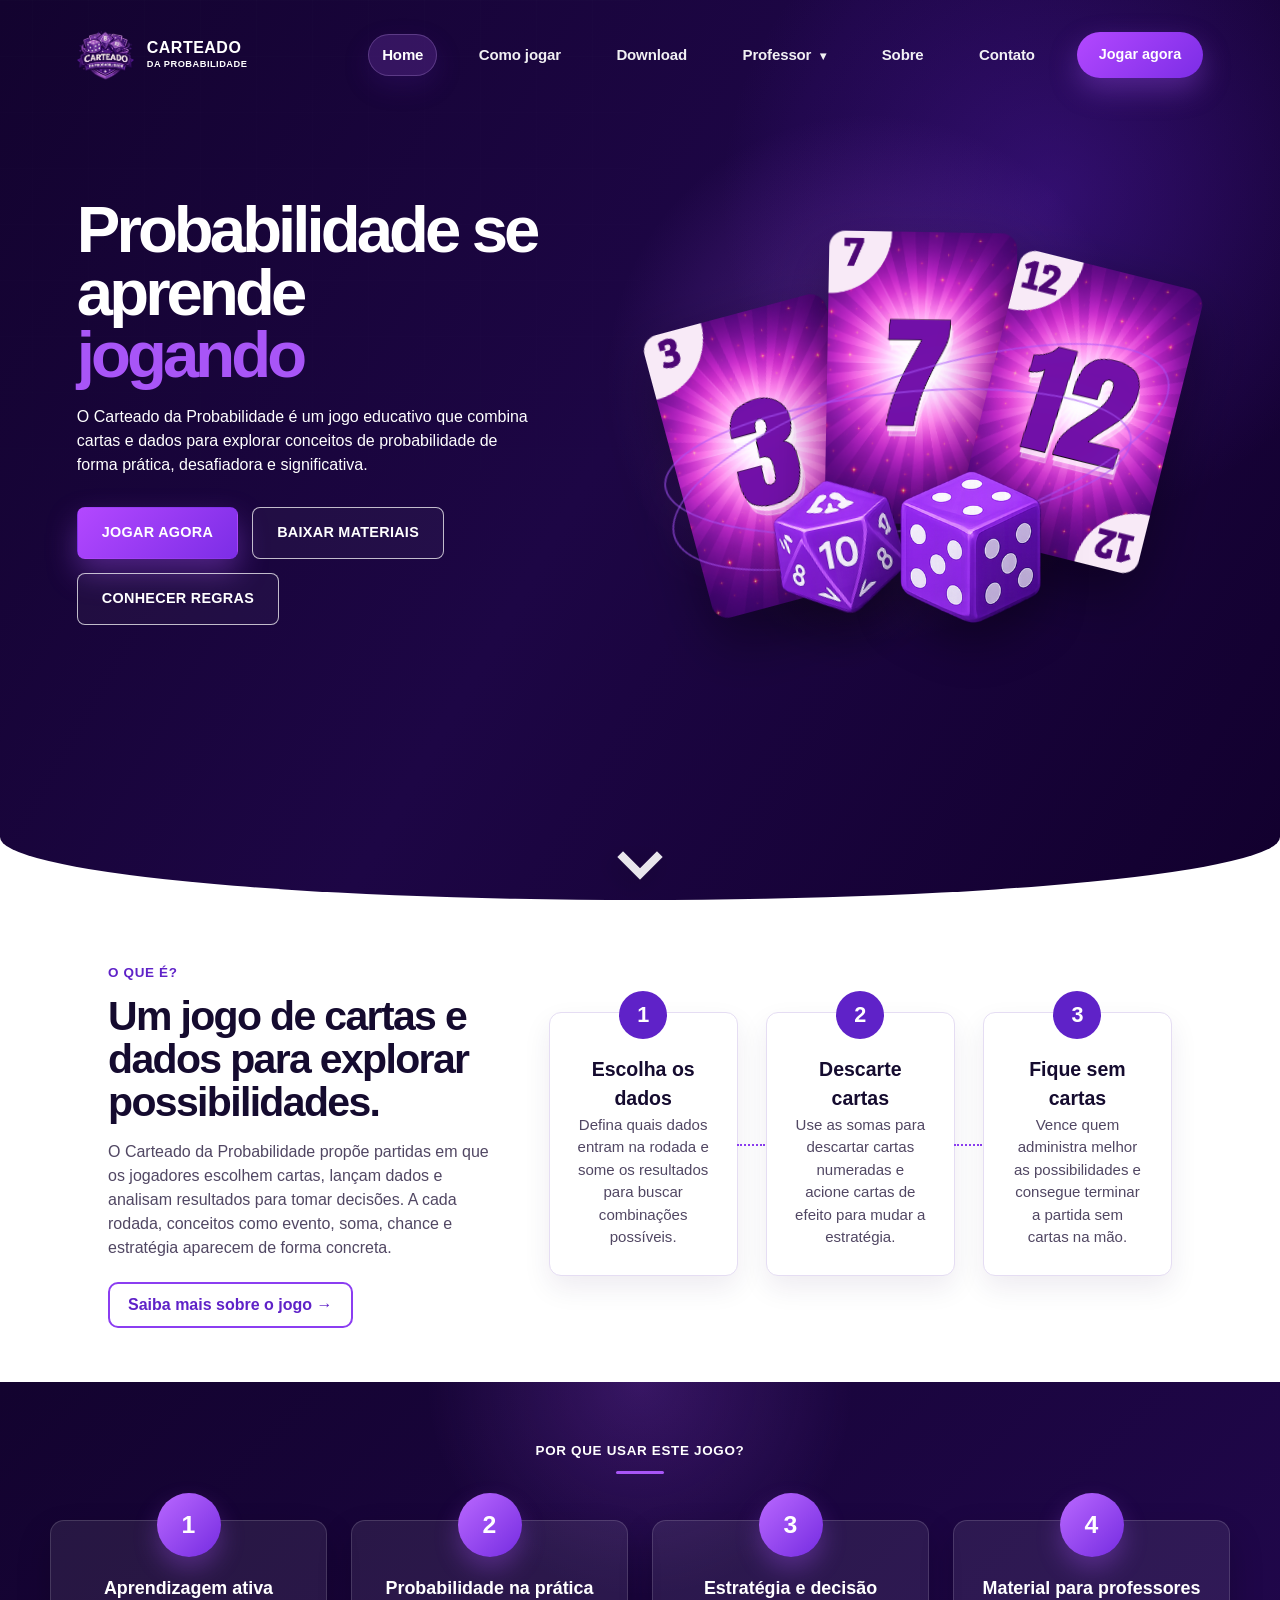
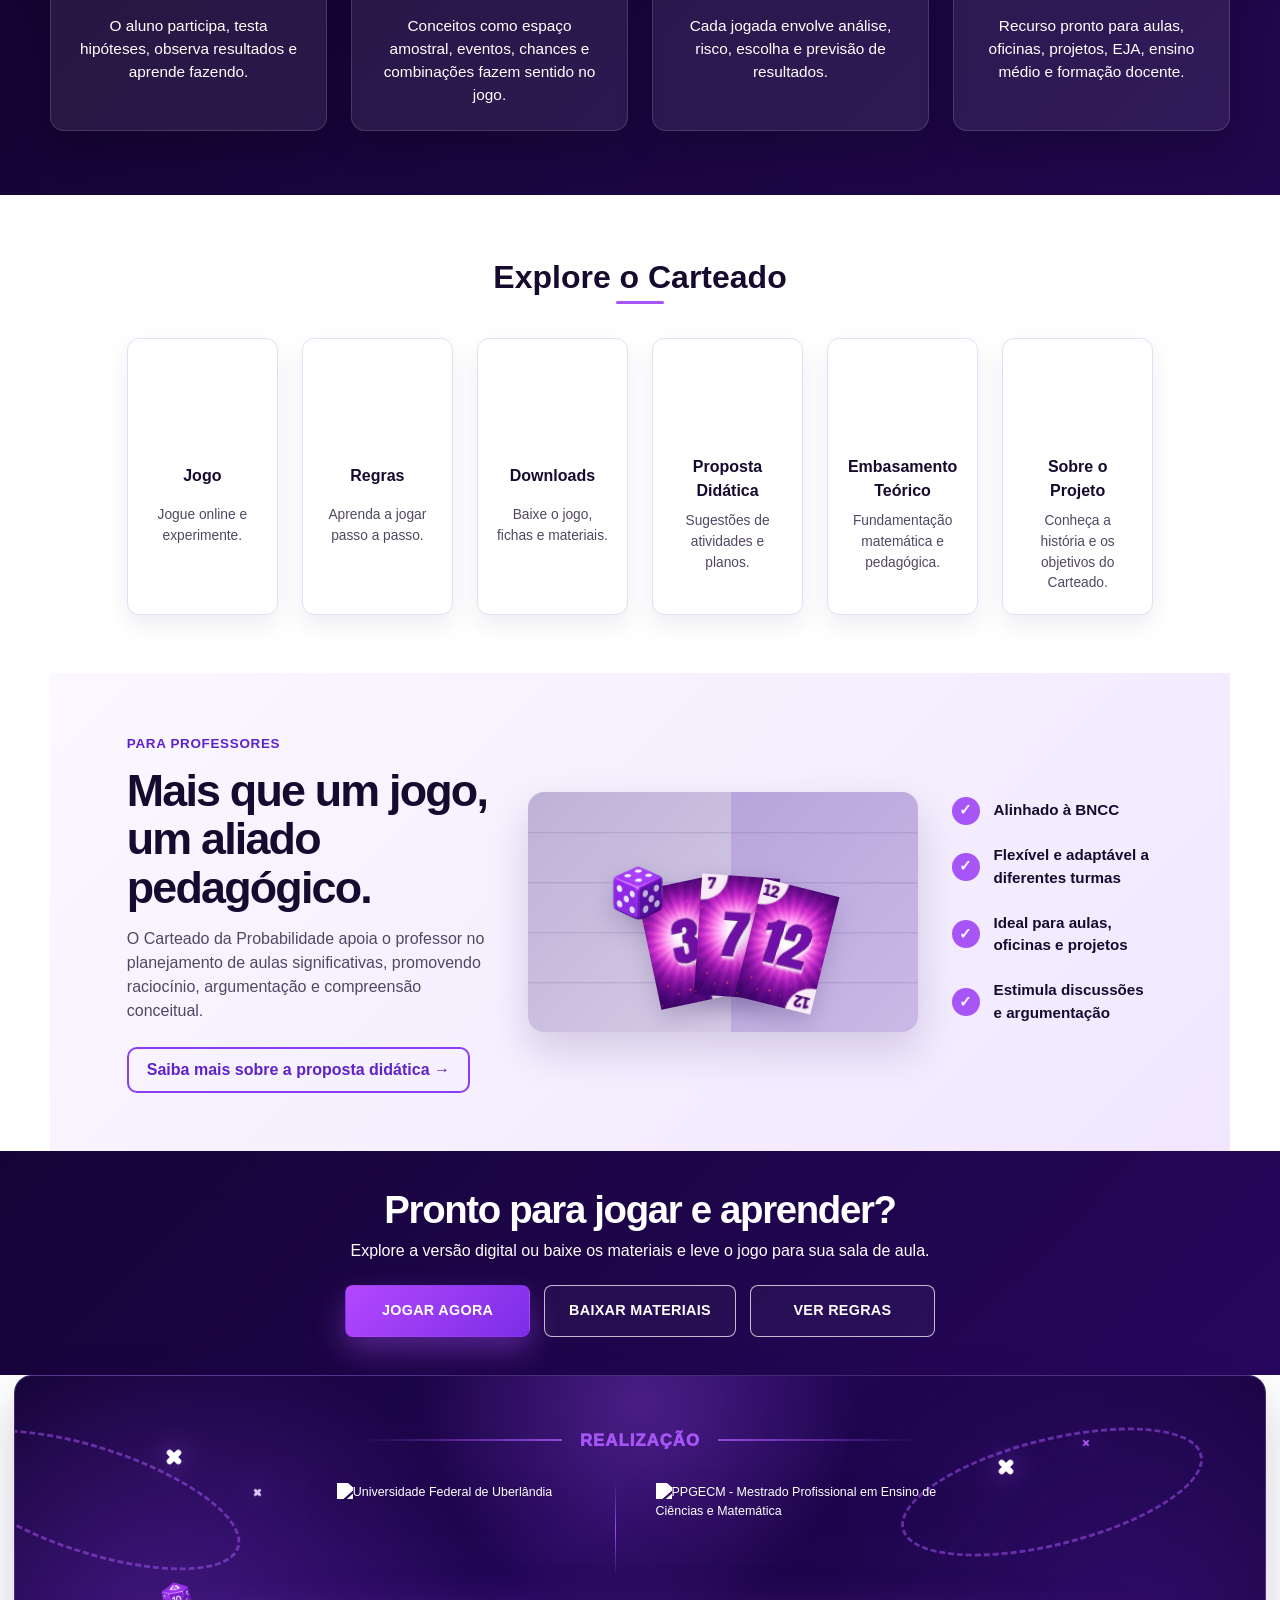
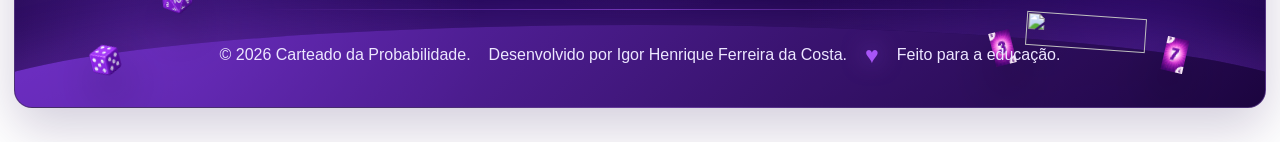
==== commit 60801ff9: "Atualiza rodapé da home com realização UFU e PPGECM" ====
--- a/index.html
+++ b/index.html
@@ -11,6 +11,252 @@
   <meta name="viewport" content="width=device-width, initial-scale=1.0" />
   <meta name="description" content="Carteado da Probabilidade: jogo educativo com cartas e dados para aprender probabilidade por meio de estratégia, análise de possibilidades e tomada de decisão." />
   <title>Carteado da Probabilidade - Início</title>
+  <style>
+    .home-footer.realizacao-footer{
+      width:min(1420px, calc(100% - 28px));
+      max-width:none;
+      min-height:330px;
+      margin:0 auto 34px;
+      padding:52px clamp(24px, 6vw, 72px) 34px;
+      position:relative;
+      display:flex;
+      flex-direction:column;
+      align-items:center;
+      justify-content:center;
+      gap:28px;
+      overflow:hidden;
+      border:1px solid rgba(216,180,254,.22);
+      border-radius:18px;
+      color:#fff;
+      background:
+        radial-gradient(circle at 50% 8%, rgba(168,85,247,.30), transparent 31%),
+        radial-gradient(circle at 12% 80%, rgba(139,61,241,.34), transparent 28%),
+        radial-gradient(circle at 91% 82%, rgba(95,34,200,.34), transparent 30%),
+        linear-gradient(135deg, #160337 0%, #220657 46%, #12002f 100%);
+      box-shadow:0 20px 50px rgba(35,11,80,.20);
+      isolation:isolate;
+    }
+
+    .realizacao-footer::before{
+      content:"";
+      position:absolute;
+      inset:0;
+      z-index:-3;
+      opacity:.22;
+      background:
+        linear-gradient(rgba(255,255,255,.055) 1px, transparent 1px),
+        linear-gradient(90deg, rgba(255,255,255,.045) 1px, transparent 1px);
+      background-size:54px 54px;
+      mask-image:linear-gradient(to bottom, rgba(0,0,0,.78), transparent 92%);
+    }
+
+    .realizacao-footer::after{
+      content:"";
+      position:absolute;
+      left:-4%;
+      right:-4%;
+      bottom:-68px;
+      height:150px;
+      z-index:-2;
+      border-radius:50% 50% 0 0;
+      background:linear-gradient(135deg, rgba(139,61,241,.72), rgba(18,0,47,.88));
+      box-shadow:0 -20px 44px rgba(168,85,247,.18);
+    }
+
+    .footer-orbit{
+      position:absolute;
+      width:310px;
+      height:108px;
+      border:3px dashed rgba(168,85,247,.70);
+      border-radius:50%;
+      opacity:.72;
+      pointer-events:none;
+    }
+
+    .footer-orbit.left{ left:-78px; top:70px; transform:rotate(18deg); }
+    .footer-orbit.right{ right:58px; top:62px; transform:rotate(-14deg); }
+
+    .footer-sparkle{
+      position:absolute;
+      width:18px;
+      height:18px;
+      color:#fff;
+      filter:drop-shadow(0 0 12px rgba(168,85,247,.65));
+    }
+
+    .footer-sparkle::before,
+    .footer-sparkle::after{
+      content:"";
+      position:absolute;
+      inset:0;
+      margin:auto;
+      background:currentColor;
+      border-radius:999px;
+    }
+
+    .footer-sparkle::before{ width:100%; height:32%; }
+    .footer-sparkle::after{ width:32%; height:100%; }
+    .footer-sparkle.one{ left:12%; top:22%; transform:rotate(45deg); }
+    .footer-sparkle.two{ left:19%; top:34%; width:9px; height:9px; color:#dac7ff; transform:rotate(45deg); }
+    .footer-sparkle.three{ right:20%; top:25%; transform:rotate(45deg); }
+    .footer-sparkle.four{ right:14%; top:19%; width:8px; height:8px; color:#a855f7; transform:rotate(45deg); }
+
+    .footer-dice,
+    .footer-card{
+      position:absolute;
+      object-fit:contain;
+      filter:drop-shadow(0 22px 24px rgba(0,0,0,.34));
+      pointer-events:none;
+      user-select:none;
+    }
+
+    .footer-dice.purple{ width:132px; left:96px; bottom:92px; transform:rotate(-11deg); }
+    .footer-dice.white{ width:145px; left:18px; bottom:30px; transform:rotate(-14deg); }
+    .footer-card.card-left{ width:115px; right:205px; bottom:42px; transform:rotate(-14deg); }
+    .footer-card.card-center{ width:120px; right:119px; bottom:58px; transform:rotate(4deg); }
+    .footer-card.card-right{ width:116px; right:32px; bottom:35px; transform:rotate(13deg); }
+
+    .realizacao-label{
+      display:grid;
+      grid-template-columns:1fr auto 1fr;
+      align-items:center;
+      gap:18px;
+      width:min(560px, 100%);
+      color:#a855f7;
+      font-weight:950;
+      font-size:1.05rem;
+      letter-spacing:.06em;
+      text-transform:uppercase;
+    }
+
+    .realizacao-label::before,
+    .realizacao-label::after{
+      content:"";
+      height:2px;
+      background:linear-gradient(90deg, transparent, rgba(168,85,247,.80));
+    }
+
+    .realizacao-label::after{
+      background:linear-gradient(90deg, rgba(168,85,247,.80), transparent);
+    }
+
+    .footer-logos{
+      display:flex;
+      align-items:center;
+      justify-content:center;
+      gap:40px;
+      position:relative;
+      z-index:2;
+      text-align:left;
+    }
+
+    .footer-logo-block{
+      display:flex;
+      align-items:center;
+      justify-content:center;
+      min-width:260px;
+    }
+
+    .footer-logo-block img{
+      width:auto;
+      height:92px;
+      max-width:310px;
+      object-fit:contain;
+      filter:brightness(0) invert(1) drop-shadow(0 12px 18px rgba(0,0,0,.20));
+    }
+
+    .footer-divider{
+      width:1px;
+      height:96px;
+      background:linear-gradient(to bottom, transparent, rgba(168,85,247,.90), transparent);
+    }
+
+    .footer-bottom-line{
+      width:min(760px, 80%);
+      height:1px;
+      margin-top:4px;
+      background:linear-gradient(90deg, transparent, rgba(168,85,247,.56), transparent);
+    }
+
+    .footer-credit{
+      display:flex;
+      flex-wrap:wrap;
+      align-items:center;
+      justify-content:center;
+      gap:18px;
+      color:#ede7ff;
+      font-size:1rem;
+      text-align:center;
+      position:relative;
+      z-index:2;
+    }
+
+    .footer-credit .heart{
+      color:#a855f7;
+      font-size:1.45rem;
+      filter:drop-shadow(0 0 12px rgba(168,85,247,.70));
+    }
+
+    @media (max-width: 860px){
+      .home-footer.realizacao-footer{
+        min-height:auto;
+        margin-bottom:22px;
+        padding:42px 20px 30px;
+      }
+
+      .footer-logos{
+        flex-direction:column;
+        gap:22px;
+      }
+
+      .footer-divider{
+        width:min(320px, 82vw);
+        height:1px;
+        background:linear-gradient(90deg, transparent, rgba(168,85,247,.86), transparent);
+      }
+
+      .footer-logo-block{
+        min-width:0;
+      }
+
+      .footer-logo-block img{
+        height:74px;
+        max-width:260px;
+      }
+
+      .footer-dice.purple,
+      .footer-dice.white,
+      .footer-card.card-left,
+      .footer-card.card-center,
+      .footer-card.card-right,
+      .footer-orbit{
+        opacity:.18;
+      }
+    }
+
+    @media (max-width: 520px){
+      .home-footer.realizacao-footer{
+        width:calc(100% - 18px);
+        border-radius:16px;
+        padding:34px 16px 26px;
+      }
+
+      .realizacao-label{
+        gap:10px;
+        font-size:.88rem;
+      }
+
+      .footer-logo-block img{
+        height:62px;
+        max-width:220px;
+      }
+
+      .footer-credit{
+        gap:10px;
+        font-size:.86rem;
+      }
+    }
+  </style>
 </head>
 <body>
   <main class="home-page">
@@ -255,10 +501,36 @@
       </div>
     </section>
 
-    <footer class="home-footer">
-      <img src="Imagens/logo.png" alt="Carteado da Probabilidade">
-      <span>© 2026 Carteado da Probabilidade. Todos os direitos reservados.</span>
-      <span>Desenvolvido para educar, jogar e transformar.</span>
+    <footer class="home-footer realizacao-footer">
+      <span class="footer-orbit left" aria-hidden="true"></span>
+      <span class="footer-orbit right" aria-hidden="true"></span>
+      <span class="footer-sparkle one" aria-hidden="true"></span>
+      <span class="footer-sparkle two" aria-hidden="true"></span>
+      <span class="footer-sparkle three" aria-hidden="true"></span>
+      <span class="footer-sparkle four" aria-hidden="true"></span>
+      <img class="footer-dice purple" src="dice/d10.png" alt="" aria-hidden="true">
+      <img class="footer-dice white" src="dice/d6.png" alt="" aria-hidden="true">
+      <img class="footer-card card-left" src="cards/fronts/number3.png" alt="" aria-hidden="true">
+      <img class="footer-card card-center" src="cards/backs/back-1.png" alt="" aria-hidden="true">
+      <img class="footer-card card-right" src="cards/fronts/number7.png" alt="" aria-hidden="true">
+
+      <div class="realizacao-label">Realização</div>
+      <div class="footer-logos" aria-label="Realização do projeto">
+        <div class="footer-logo-block">
+          <img src="Imagens/logoufu.png" alt="Universidade Federal de Uberlândia">
+        </div>
+        <span class="footer-divider" aria-hidden="true"></span>
+        <div class="footer-logo-block">
+          <img src="Imagens/logoppgecm.png" alt="PPGECM - Mestrado Profissional em Ensino de Ciências e Matemática">
+        </div>
+      </div>
+      <span class="footer-bottom-line" aria-hidden="true"></span>
+      <div class="footer-credit">
+        <span>© 2026 Carteado da Probabilidade.</span>
+        <span>Desenvolvido por Igor Henrique Ferreira da Costa.</span>
+        <span class="heart" aria-hidden="true">♥</span>
+        <span>Feito para a educação.</span>
+      </div>
     </footer>
   </main>
 
@@ -361,4 +633,4 @@
   });
 </script>
 </body>
-</html>
+</html>
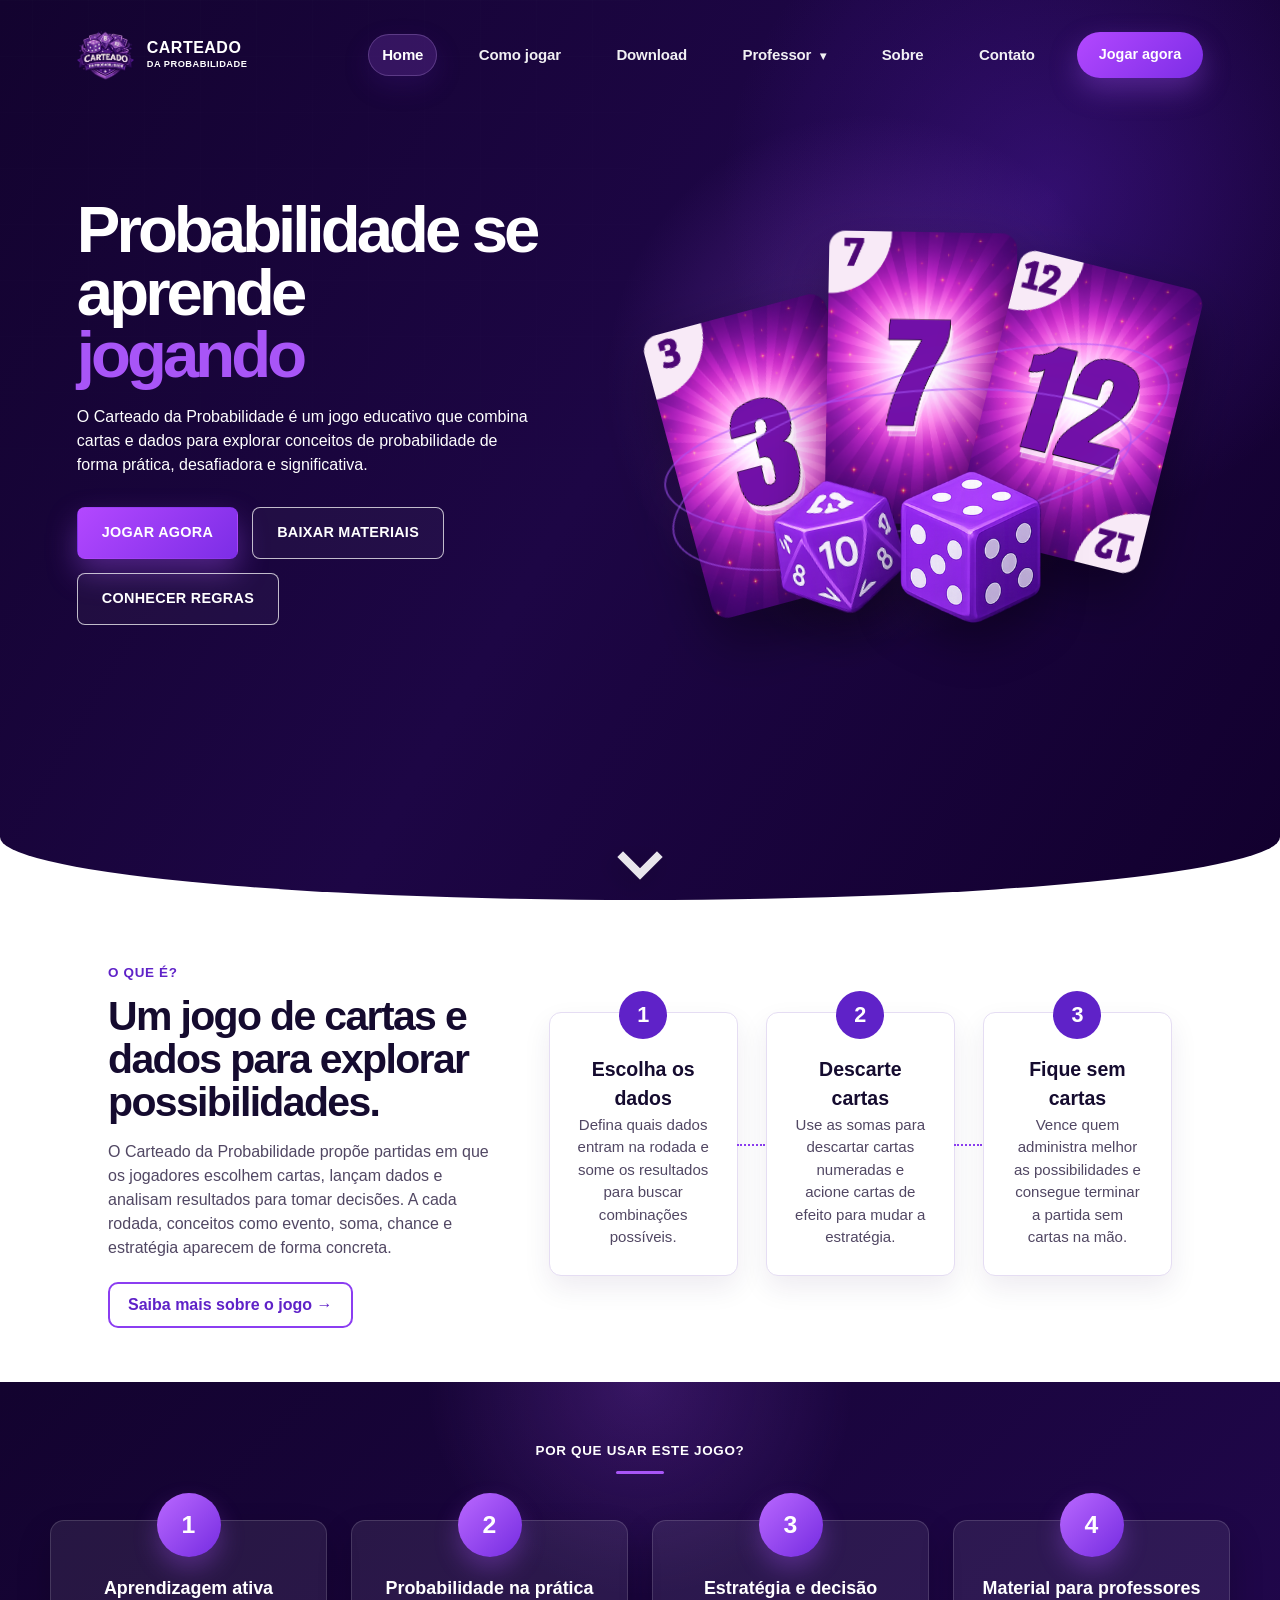
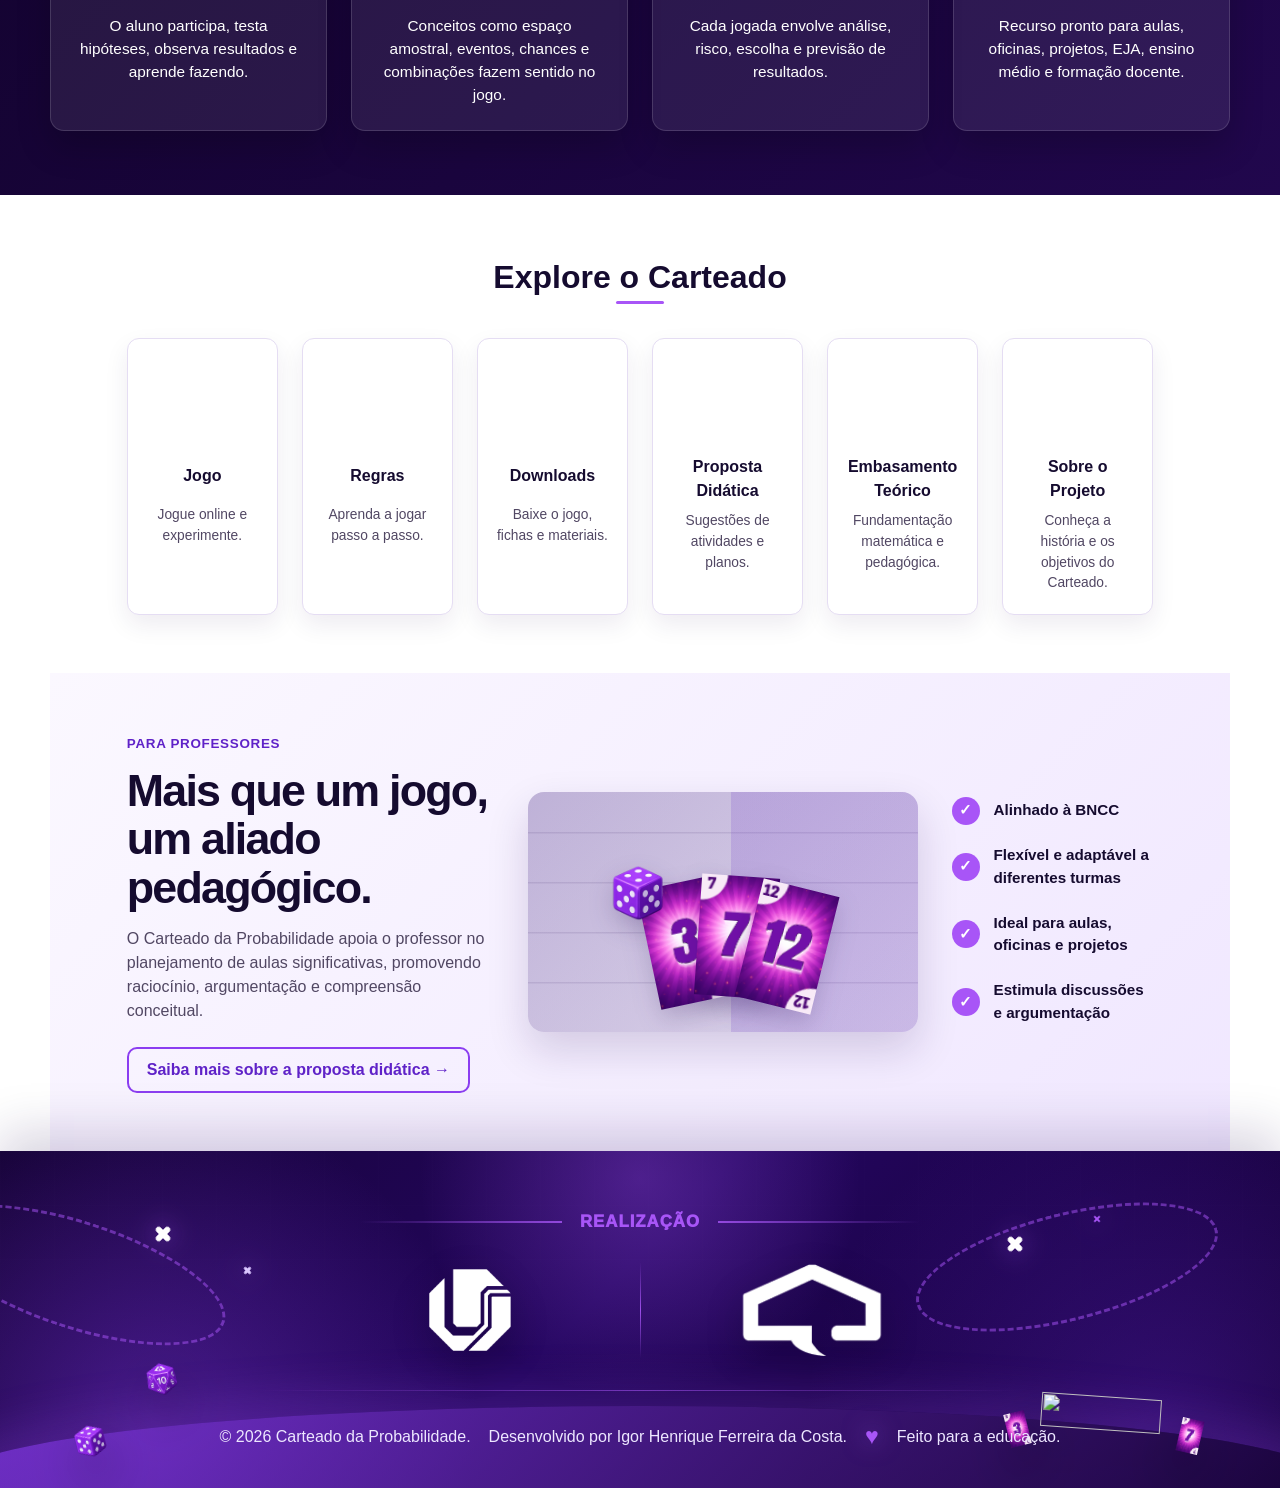
==== commit 8aea151d: "Ajusta rodapé visual da home" ====
--- a/index.html
+++ b/index.html
@@ -13,11 +13,11 @@
   <title>Carteado da Probabilidade - Início</title>
   <style>
     .home-footer.realizacao-footer{
-      width:min(1420px, calc(100% - 28px));
+      width:100%;
       max-width:none;
       min-height:330px;
-      margin:0 auto 34px;
-      padding:52px clamp(24px, 6vw, 72px) 34px;
+      margin:0;
+      padding:58px clamp(24px, 6vw, 72px) 34px;
       position:relative;
       display:flex;
       flex-direction:column;
@@ -25,15 +25,15 @@
       justify-content:center;
       gap:28px;
       overflow:hidden;
-      border:1px solid rgba(216,180,254,.22);
-      border-radius:18px;
+      border:0;
+      border-radius:0;
       color:#fff;
       background:
-        radial-gradient(circle at 50% 8%, rgba(168,85,247,.30), transparent 31%),
-        radial-gradient(circle at 12% 80%, rgba(139,61,241,.34), transparent 28%),
-        radial-gradient(circle at 91% 82%, rgba(95,34,200,.34), transparent 30%),
-        linear-gradient(135deg, #160337 0%, #220657 46%, #12002f 100%);
-      box-shadow:0 20px 50px rgba(35,11,80,.20);
+        radial-gradient(circle at 50% 8%, rgba(168,85,247,.32), transparent 31%),
+        radial-gradient(circle at 12% 80%, rgba(139,61,241,.38), transparent 28%),
+        radial-gradient(circle at 91% 82%, rgba(95,34,200,.38), transparent 30%),
+        linear-gradient(135deg, #160337 0%, #24065f 46%, #12002f 100%);
+      box-shadow:0 -18px 48px rgba(35,11,80,.18);
       isolation:isolate;
     }
 
@@ -200,7 +200,6 @@
     @media (max-width: 860px){
       .home-footer.realizacao-footer{
         min-height:auto;
-        margin-bottom:22px;
         padding:42px 20px 30px;
       }
 
@@ -236,8 +235,8 @@
 
     @media (max-width: 520px){
       .home-footer.realizacao-footer{
-        width:calc(100% - 18px);
-        border-radius:16px;
+        width:100%;
+        border-radius:0;
         padding:34px 16px 26px;
       }
 
@@ -489,18 +488,6 @@
       </div>
     </section>
 
-    <section class="final-cta">
-      <div>
-        <h2>Pronto para jogar e aprender?</h2>
-        <p>Explore a versão digital ou baixe os materiais e leve o jogo para sua sala de aula.</p>
-        <div class="hero-actions">
-          <a class="btn primary" href="simulador.html">Jogar agora</a>
-          <a class="btn secondary" href="baixar.html">Baixar materiais</a>
-          <a class="btn secondary" href="como-jogar.html">Ver regras</a>
-        </div>
-      </div>
-    </section>
-
     <footer class="home-footer realizacao-footer">
       <span class="footer-orbit left" aria-hidden="true"></span>
       <span class="footer-orbit right" aria-hidden="true"></span>
@@ -633,4 +620,4 @@
   });
 </script>
 </body>
-</html>+</html>
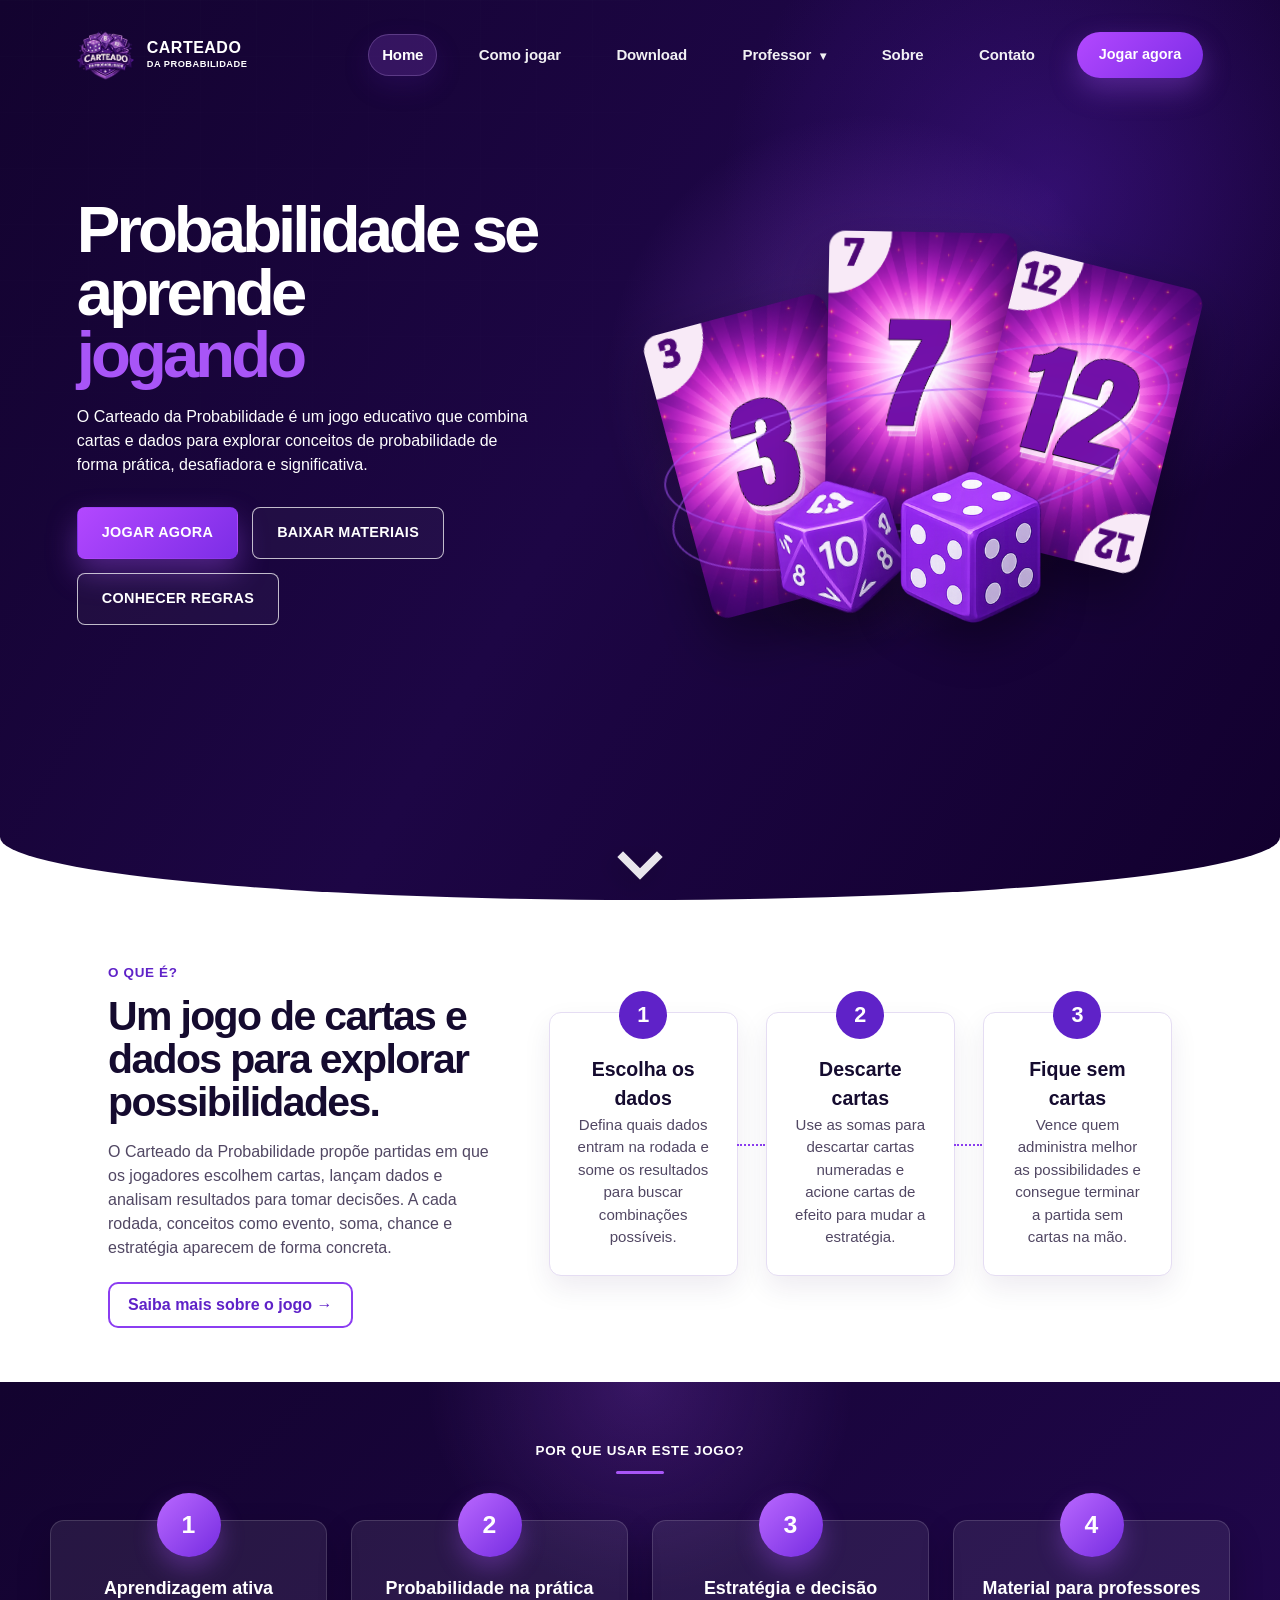
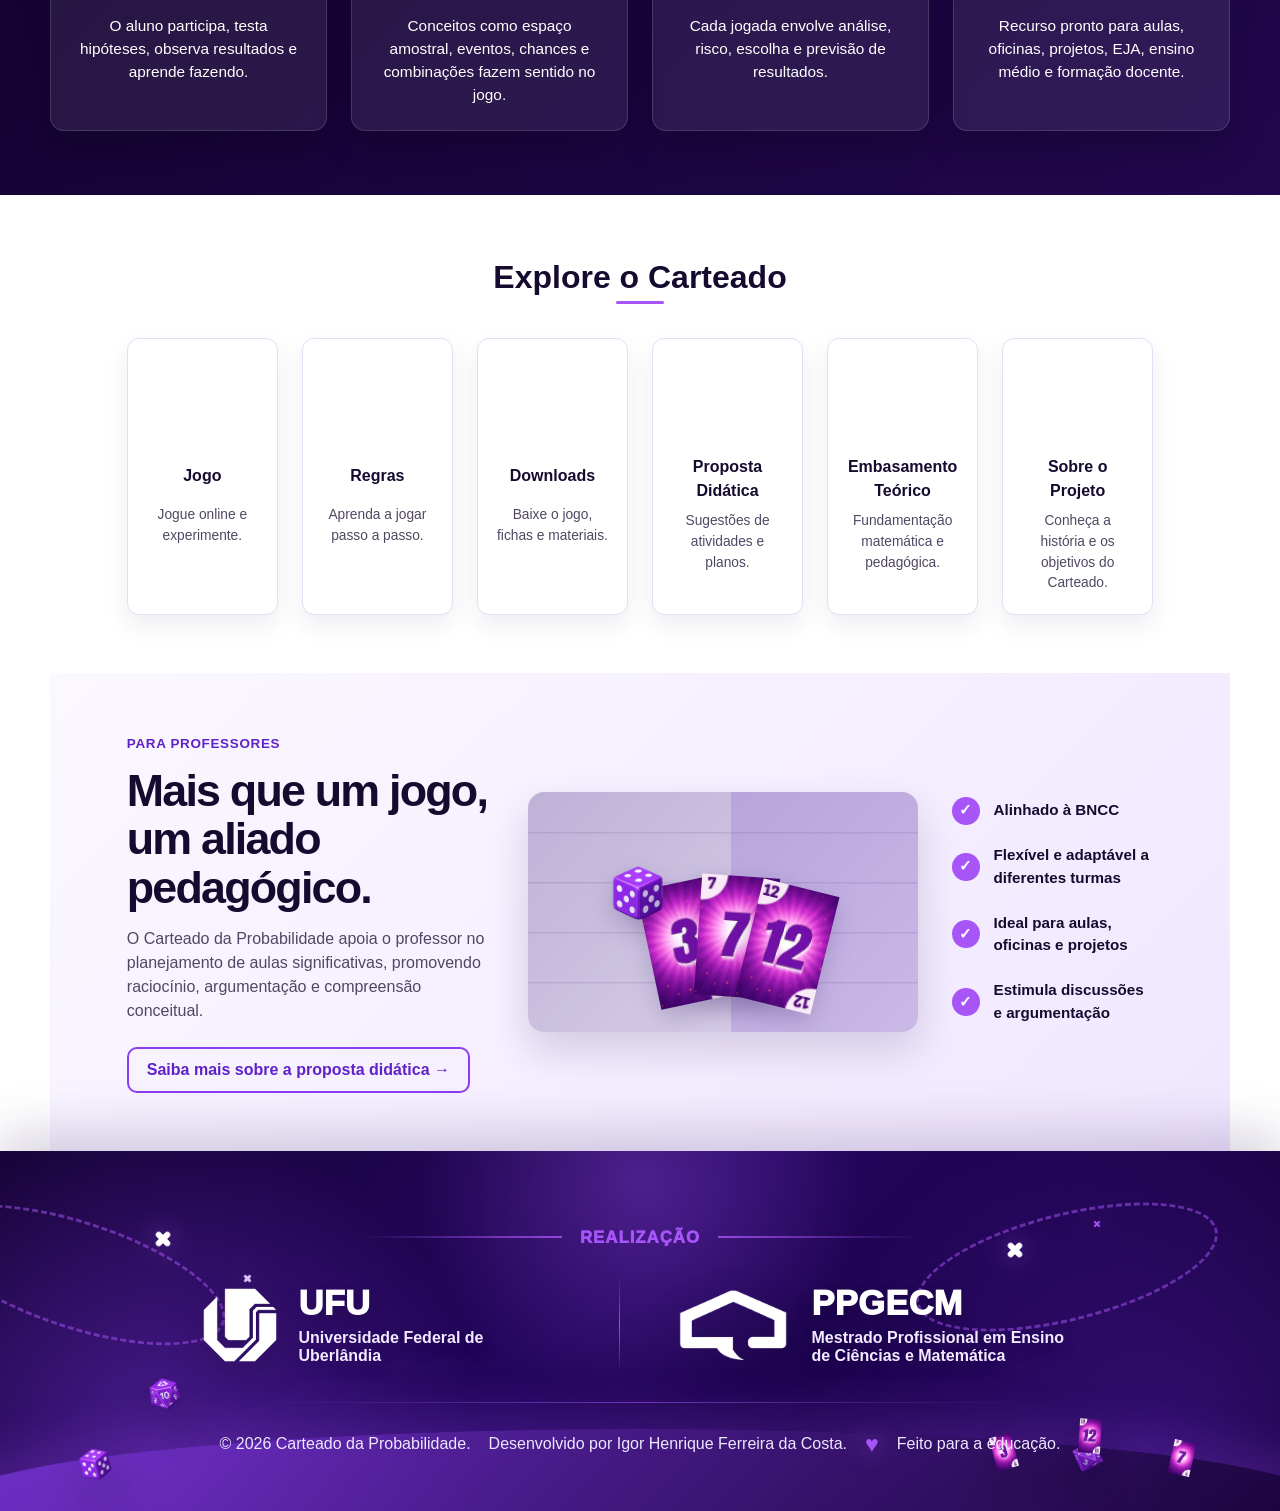
==== commit 6e68bb99: "Ajusta rodapé de realização na home" ====
--- a/index.html
+++ b/index.html
@@ -15,7 +15,7 @@
     .home-footer.realizacao-footer{
       width:100%;
       max-width:none;
-      min-height:330px;
+      min-height:360px;
       margin:0;
       padding:58px clamp(24px, 6vw, 72px) 34px;
       position:relative;
@@ -23,7 +23,7 @@
       flex-direction:column;
       align-items:center;
       justify-content:center;
-      gap:28px;
+      gap:24px;
       overflow:hidden;
       border:0;
       border-radius:0;
@@ -104,17 +104,21 @@
     .footer-dice,
     .footer-card{
       position:absolute;
+      width:auto;
+      height:auto;
       object-fit:contain;
       filter:drop-shadow(0 22px 24px rgba(0,0,0,.34));
       pointer-events:none;
       user-select:none;
-    }
-
-    .footer-dice.purple{ width:132px; left:96px; bottom:92px; transform:rotate(-11deg); }
-    .footer-dice.white{ width:145px; left:18px; bottom:30px; transform:rotate(-14deg); }
-    .footer-card.card-left{ width:115px; right:205px; bottom:42px; transform:rotate(-14deg); }
-    .footer-card.card-center{ width:120px; right:119px; bottom:58px; transform:rotate(4deg); }
-    .footer-card.card-right{ width:116px; right:32px; bottom:35px; transform:rotate(13deg); }
+      z-index:1;
+    }
+
+    .footer-dice.purple{ width:122px; left:104px; bottom:100px; transform:rotate(-11deg); }
+    .footer-dice.white{ width:132px; left:30px; bottom:30px; transform:rotate(-14deg); }
+    .footer-dice.small{ width:56px; right:164px; bottom:38px; transform:rotate(18deg); opacity:.95; }
+    .footer-card.card-left{ width:112px; right:220px; bottom:42px; transform:rotate(-15deg); }
+    .footer-card.card-center{ width:124px; right:128px; bottom:58px; transform:rotate(4deg); }
+    .footer-card.card-right{ width:112px; right:42px; bottom:36px; transform:rotate(13deg); }
 
     .realizacao-label{
       display:grid;
@@ -127,6 +131,8 @@
       font-size:1.05rem;
       letter-spacing:.06em;
       text-transform:uppercase;
+      position:relative;
+      z-index:2;
     }
 
     .realizacao-label::before,
@@ -144,7 +150,7 @@
       display:flex;
       align-items:center;
       justify-content:center;
-      gap:40px;
+      gap:46px;
       position:relative;
       z-index:2;
       text-align:left;
@@ -154,15 +160,40 @@
       display:flex;
       align-items:center;
       justify-content:center;
-      min-width:260px;
+      gap:18px;
+      min-width:310px;
+      padding:10px 4px;
     }
 
     .footer-logo-block img{
       width:auto;
-      height:92px;
-      max-width:310px;
+      height:82px;
+      max-width:124px;
       object-fit:contain;
       filter:brightness(0) invert(1) drop-shadow(0 12px 18px rgba(0,0,0,.20));
+      flex:0 0 auto;
+    }
+
+    .footer-logo-text{
+      display:flex;
+      flex-direction:column;
+      color:#fff;
+      line-height:1.15;
+      text-shadow:0 8px 18px rgba(0,0,0,.18);
+    }
+
+    .footer-logo-text strong{
+      font-size:2.15rem;
+      font-weight:950;
+      letter-spacing:.01em;
+    }
+
+    .footer-logo-text span{
+      max-width:270px;
+      margin-top:5px;
+      color:#f2ebff;
+      font-size:1rem;
+      font-weight:600;
     }
 
     .footer-divider{
@@ -174,8 +205,10 @@
     .footer-bottom-line{
       width:min(760px, 80%);
       height:1px;
-      margin-top:4px;
+      margin-top:2px;
       background:linear-gradient(90deg, transparent, rgba(168,85,247,.56), transparent);
+      position:relative;
+      z-index:2;
     }
 
     .footer-credit{
@@ -197,6 +230,17 @@
       filter:drop-shadow(0 0 12px rgba(168,85,247,.70));
     }
 
+    @media (max-width: 980px){
+      .footer-dice.purple,
+      .footer-dice.white,
+      .footer-dice.small,
+      .footer-card.card-left,
+      .footer-card.card-center,
+      .footer-card.card-right{
+        opacity:.26;
+      }
+    }
+
     @media (max-width: 860px){
       .home-footer.realizacao-footer{
         min-height:auto;
@@ -216,18 +260,28 @@
 
       .footer-logo-block{
         min-width:0;
+        text-align:center;
+        flex-direction:column;
+        gap:10px;
       }
 
       .footer-logo-block img{
-        height:74px;
-        max-width:260px;
-      }
-
-      .footer-dice.purple,
-      .footer-dice.white,
-      .footer-card.card-left,
-      .footer-card.card-center,
-      .footer-card.card-right,
+        height:68px;
+        max-width:220px;
+      }
+
+      .footer-logo-text{
+        align-items:center;
+      }
+
+      .footer-logo-text strong{
+        font-size:1.75rem;
+      }
+
+      .footer-logo-text span{
+        font-size:.92rem;
+      }
+
       .footer-orbit{
         opacity:.18;
       }
@@ -246,8 +300,12 @@
       }
 
       .footer-logo-block img{
-        height:62px;
-        max-width:220px;
+        height:56px;
+        max-width:200px;
+      }
+
+      .footer-logo-text strong{
+        font-size:1.45rem;
       }
 
       .footer-credit{
@@ -497,18 +555,27 @@
       <span class="footer-sparkle four" aria-hidden="true"></span>
       <img class="footer-dice purple" src="dice/d10.png" alt="" aria-hidden="true">
       <img class="footer-dice white" src="dice/d6.png" alt="" aria-hidden="true">
+      <img class="footer-dice small" src="dice/d8.png" alt="" aria-hidden="true">
       <img class="footer-card card-left" src="cards/fronts/number3.png" alt="" aria-hidden="true">
-      <img class="footer-card card-center" src="cards/backs/back-1.png" alt="" aria-hidden="true">
+      <img class="footer-card card-center" src="cards/fronts/number12.png" alt="" aria-hidden="true">
       <img class="footer-card card-right" src="cards/fronts/number7.png" alt="" aria-hidden="true">
 
       <div class="realizacao-label">Realização</div>
       <div class="footer-logos" aria-label="Realização do projeto">
         <div class="footer-logo-block">
           <img src="Imagens/logoufu.png" alt="Universidade Federal de Uberlândia">
+          <div class="footer-logo-text">
+            <strong>UFU</strong>
+            <span>Universidade Federal de Uberlândia</span>
+          </div>
         </div>
         <span class="footer-divider" aria-hidden="true"></span>
         <div class="footer-logo-block">
           <img src="Imagens/logoppgecm.png" alt="PPGECM - Mestrado Profissional em Ensino de Ciências e Matemática">
+          <div class="footer-logo-text">
+            <strong>PPGECM</strong>
+            <span>Mestrado Profissional em Ensino de Ciências e Matemática</span>
+          </div>
         </div>
       </div>
       <span class="footer-bottom-line" aria-hidden="true"></span>
@@ -620,4 +687,4 @@
   });
 </script>
 </body>
-</html>
+</html>
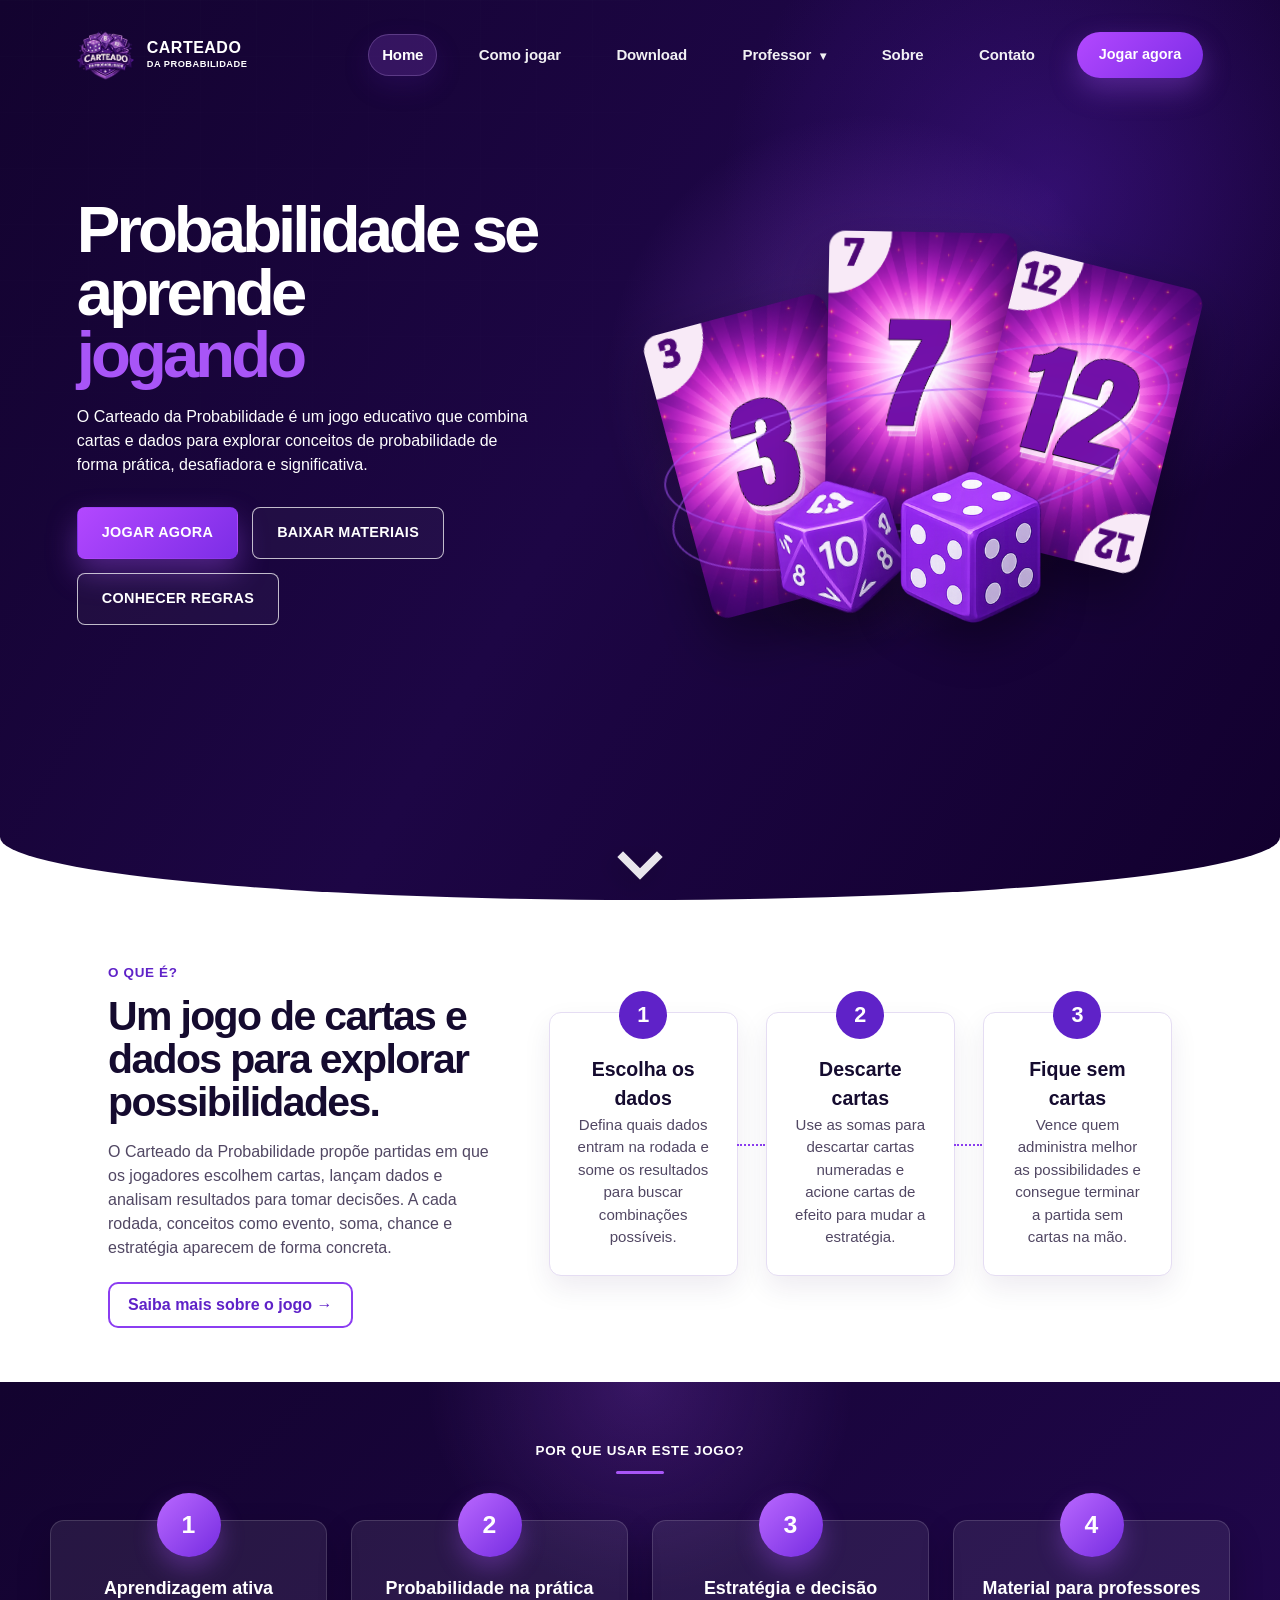
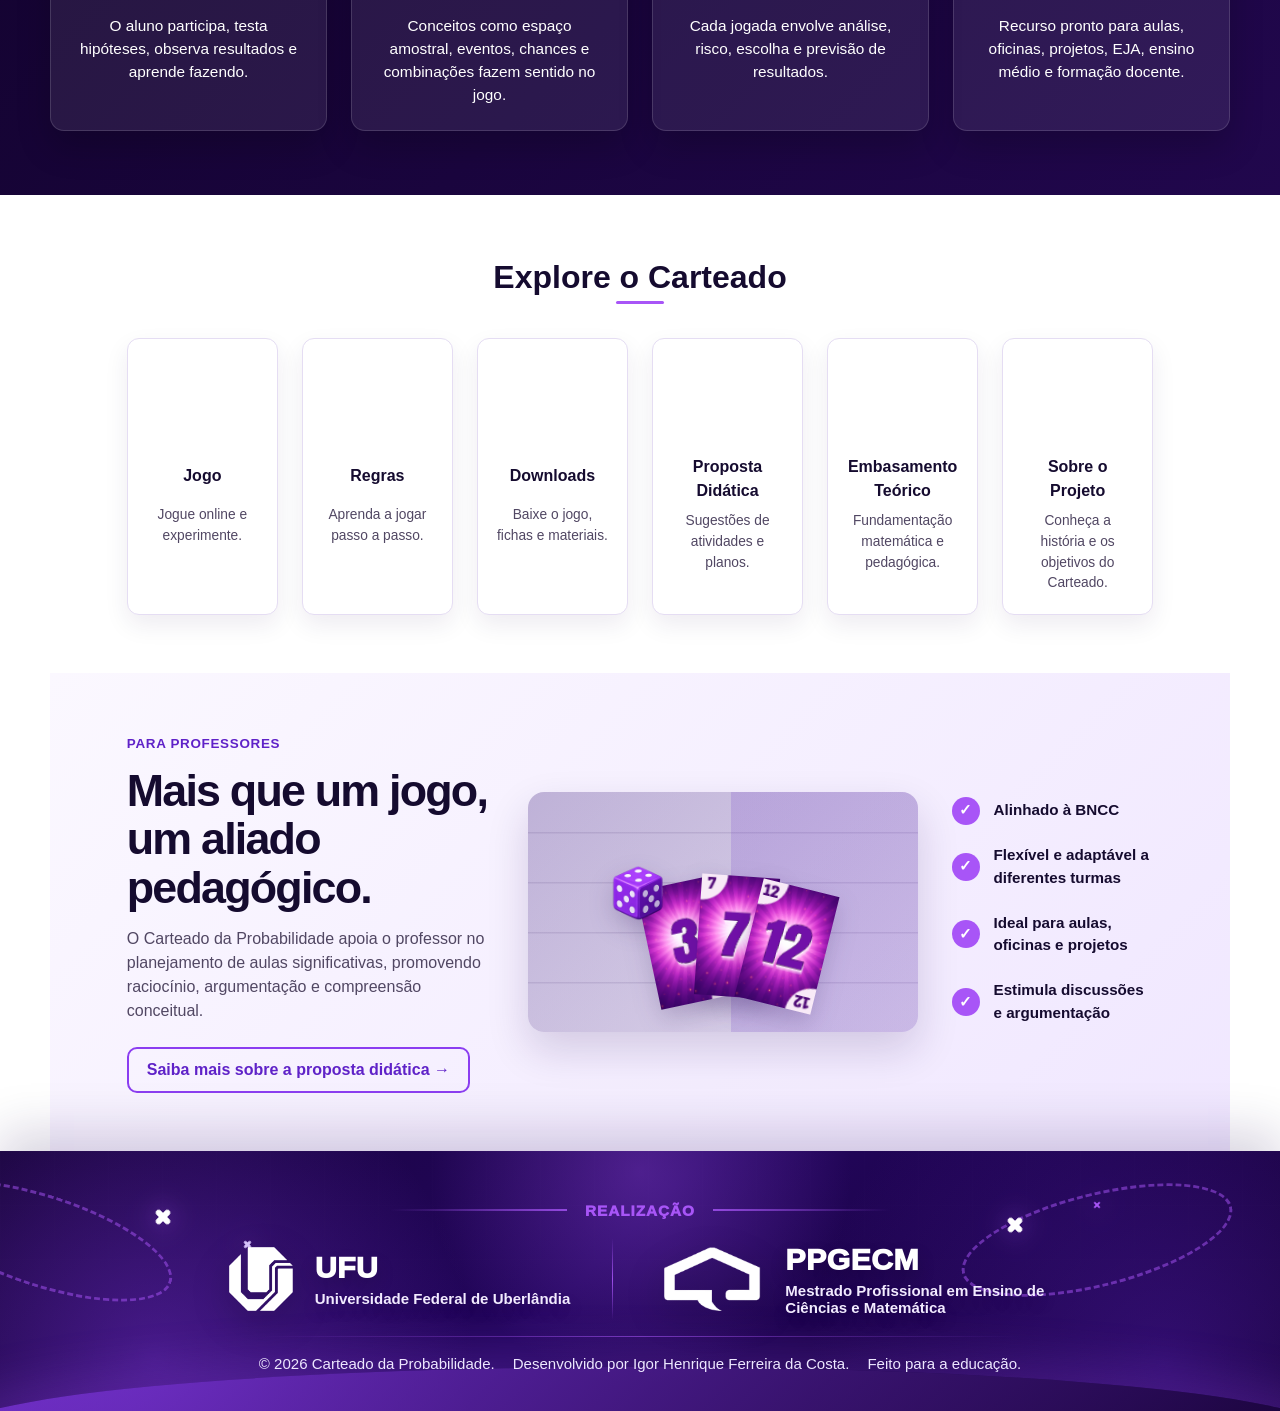
==== commit f227e310: "Update index.html" ====
--- a/index.html
+++ b/index.html
@@ -582,7 +582,6 @@
       <div class="footer-credit">
         <span>© 2026 Carteado da Probabilidade.</span>
         <span>Desenvolvido por Igor Henrique Ferreira da Costa.</span>
-        <span class="heart" aria-hidden="true">♥</span>
         <span>Feito para a educação.</span>
       </div>
     </footer>
@@ -687,4 +686,4 @@
   });
 </script>
 </body>
-</html>+</html>
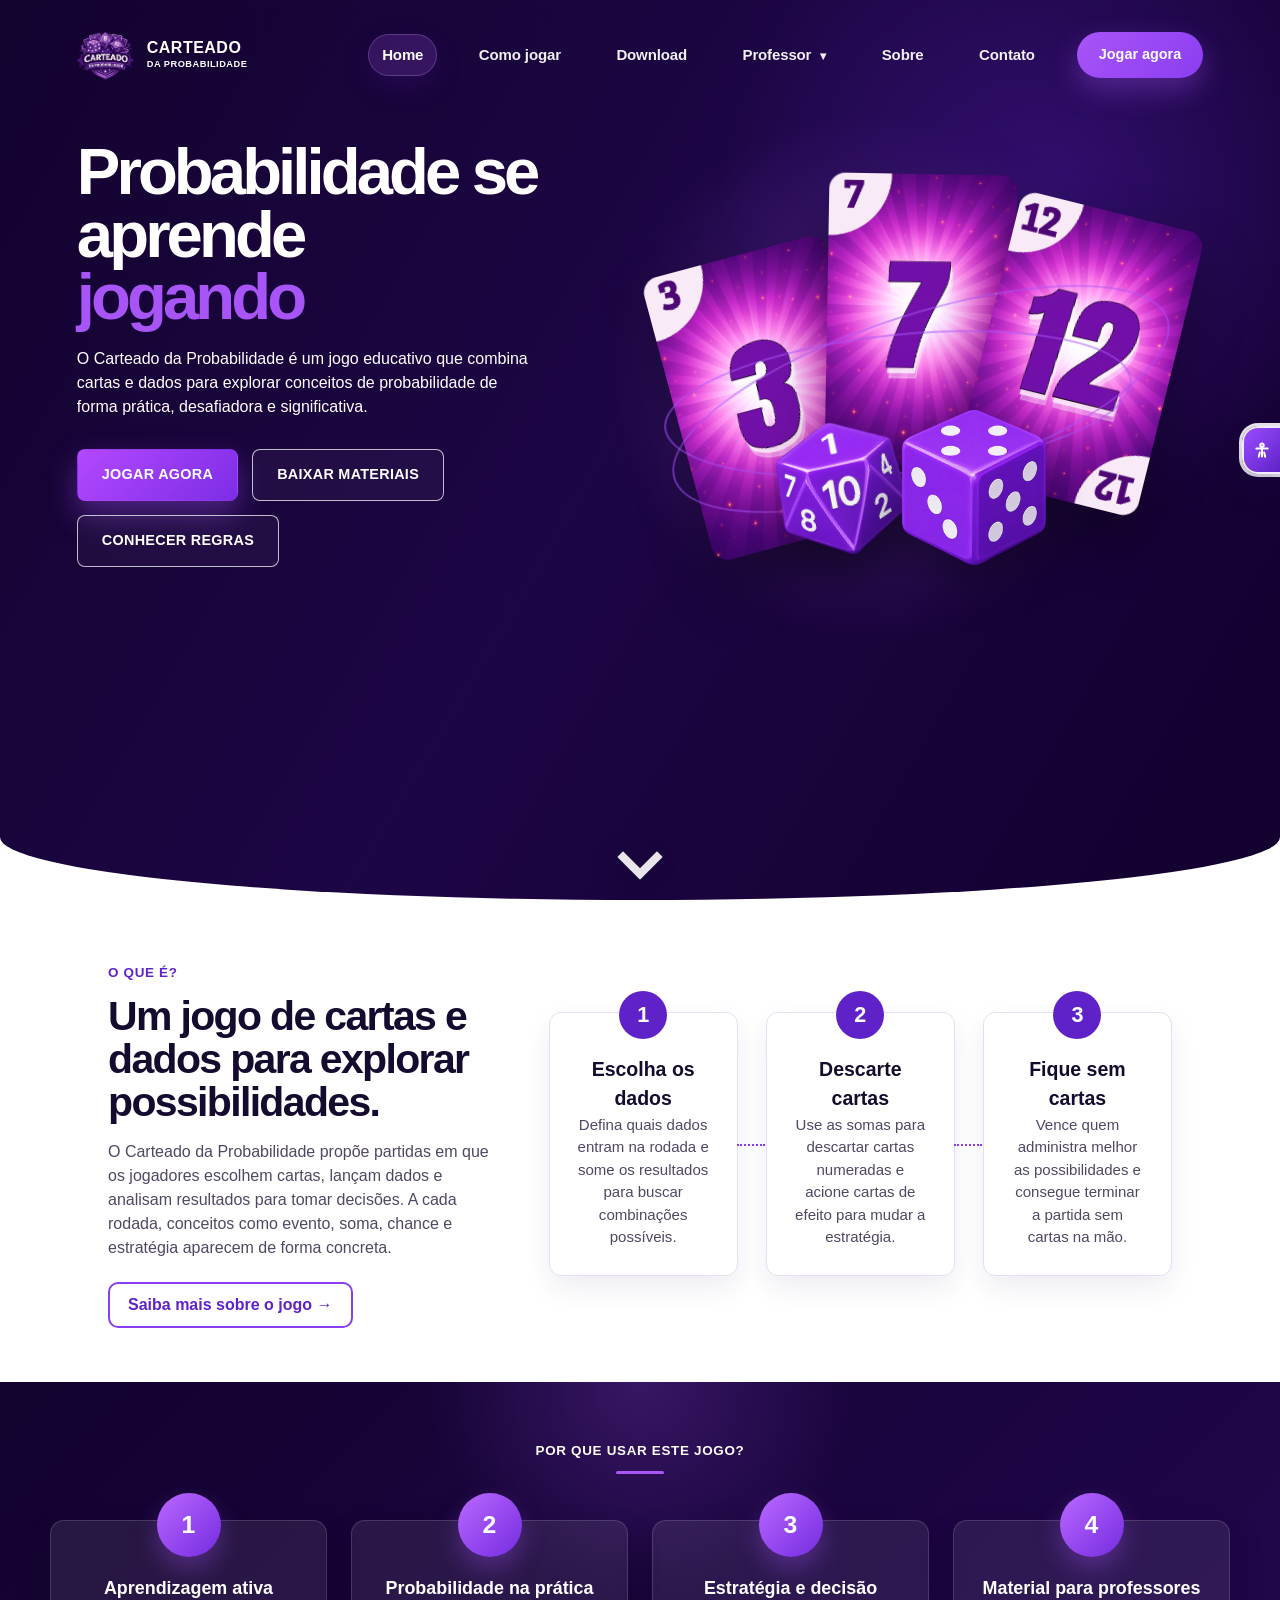
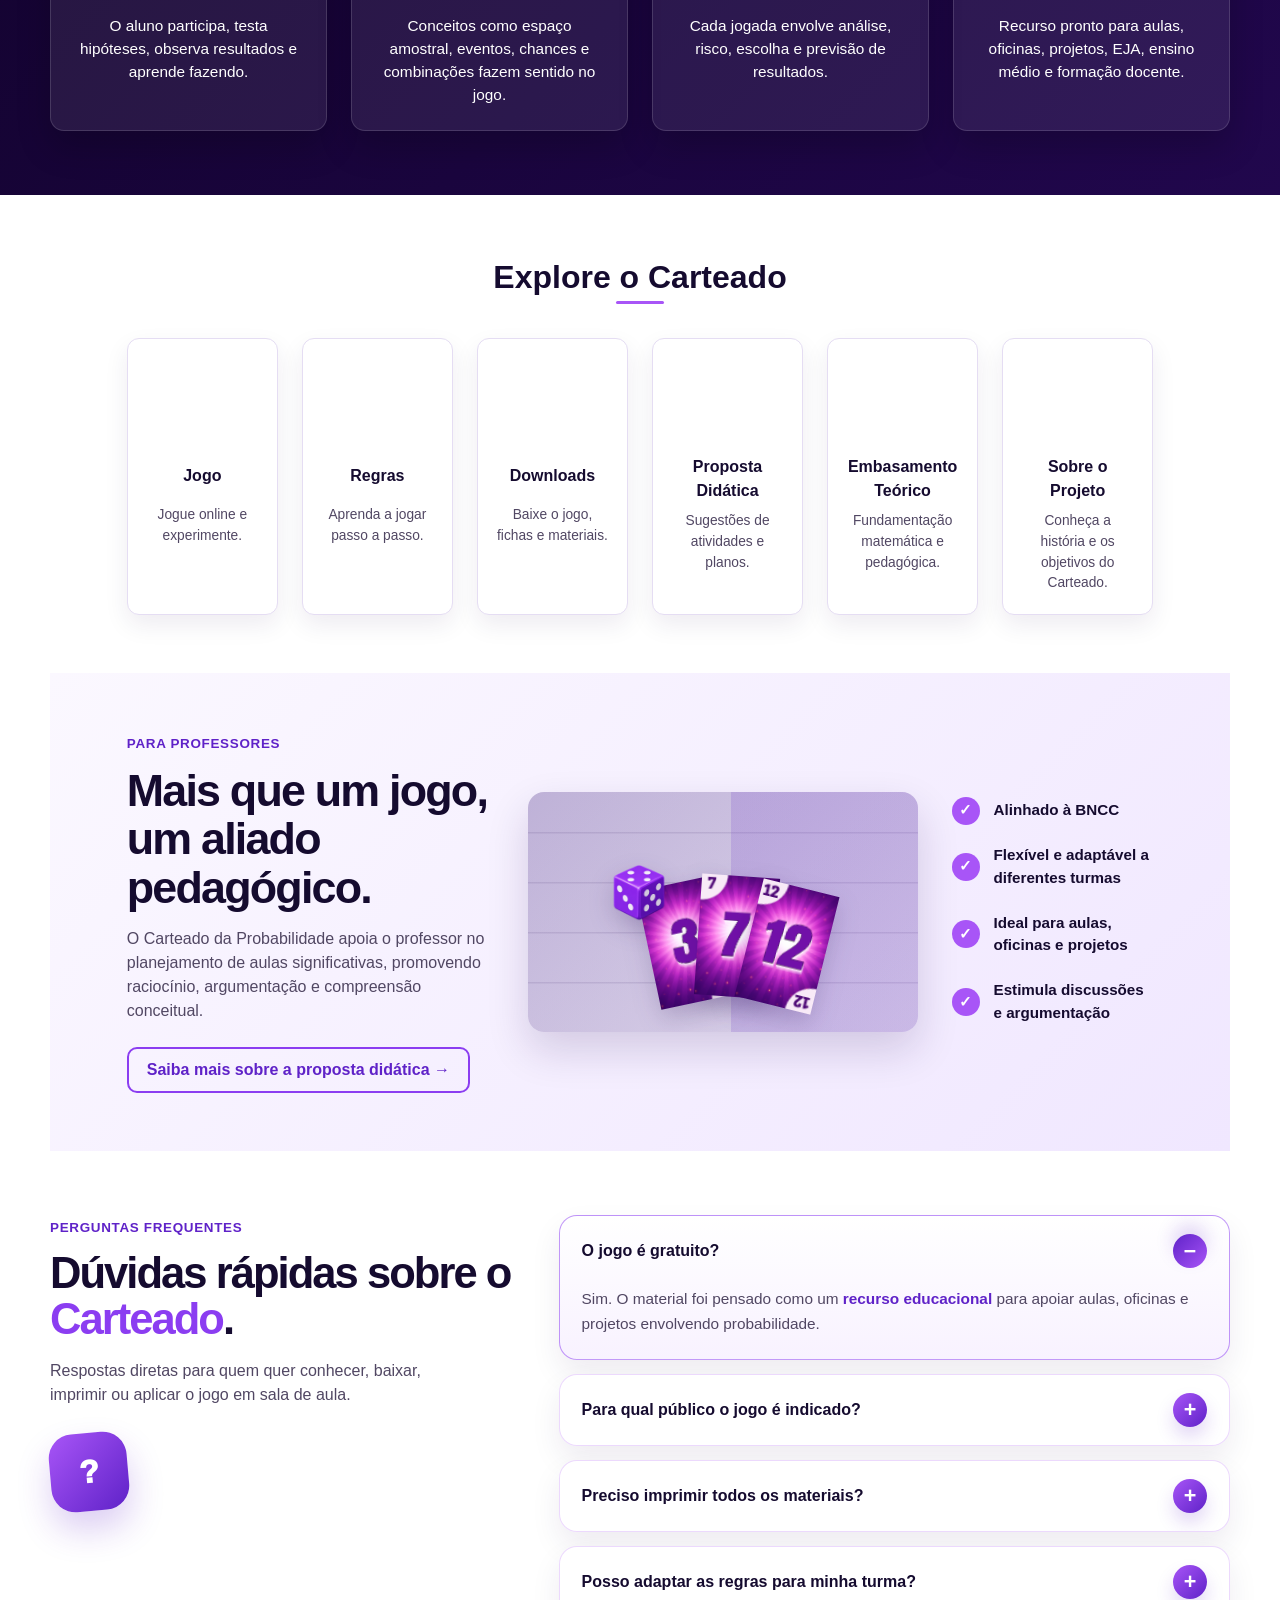
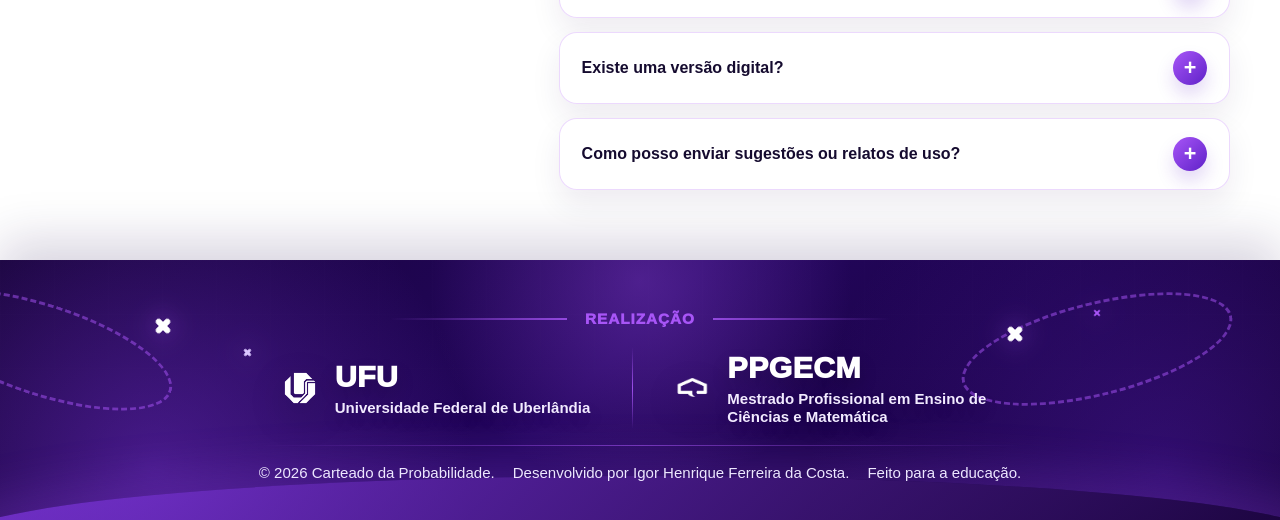
==== commit 4ce66139: "Padroniza menu da home e remove CSS interno" ====
--- a/index.html
+++ b/index.html
@@ -1,369 +1,40 @@
 <!DOCTYPE html>
 <html lang="pt-BR">
 <head>
+  <meta charset="UTF-8" />
+  <meta name="viewport" content="width=device-width, initial-scale=1.0" />
+  <meta name="description" content="Carteado da Probabilidade: jogo educativo com cartas e dados para aprender probabilidade por meio de estratégia, análise de possibilidades e tomada de decisão." />
+  <meta name="author" content="Igor Henrique Ferreira da Costa" />
+  <meta name="theme-color" content="#8b3df1" />
+  <meta property="og:type" content="website" />
+  <meta property="og:site_name" content="Carteado da Probabilidade" />
+  <meta property="og:title" content="Carteado da Probabilidade - Jogo educativo de probabilidade" />
+  <meta property="og:description" content="Conheça, baixe e use o Carteado da Probabilidade em aulas, oficinas e projetos de matemática." />
+  <meta property="og:image" content="logo/logo.png" />
+  <meta property="og:url" content="https://igorhfcosta.github.io/carteado-da-probabilidade/" />
+  <meta name="twitter:card" content="summary_large_image" />
+  <meta name="twitter:title" content="Carteado da Probabilidade" />
+  <meta name="twitter:description" content="Jogo educativo com cartas e dados para aprender probabilidade." />
+  <meta name="twitter:image" content="logo/logo.png" />
+  <link rel="canonical" href="https://igorhfcosta.github.io/carteado-da-probabilidade/" />
+  <link rel="stylesheet" href="menu.css">
   <link rel="stylesheet" href="site.css">
   <link rel="stylesheet" href="index.css">
   <link rel="preload" as="image" href="cards/fronts/number3.png">
   <link rel="preload" as="image" href="cards/fronts/number7.png">
   <link rel="preload" as="image" href="cards/fronts/number12.png">
   <link rel="icon" type="image/ico" href="favicon.ico">
-  <meta charset="UTF-8" />
-  <meta name="viewport" content="width=device-width, initial-scale=1.0" />
-  <meta name="description" content="Carteado da Probabilidade: jogo educativo com cartas e dados para aprender probabilidade por meio de estratégia, análise de possibilidades e tomada de decisão." />
+  <link rel="apple-touch-icon" href="logo/logo.png">
   <title>Carteado da Probabilidade - Início</title>
-  <style>
-    .home-footer.realizacao-footer{
-      width:100%;
-      max-width:none;
-      min-height:360px;
-      margin:0;
-      padding:58px clamp(24px, 6vw, 72px) 34px;
-      position:relative;
-      display:flex;
-      flex-direction:column;
-      align-items:center;
-      justify-content:center;
-      gap:24px;
-      overflow:hidden;
-      border:0;
-      border-radius:0;
-      color:#fff;
-      background:
-        radial-gradient(circle at 50% 8%, rgba(168,85,247,.32), transparent 31%),
-        radial-gradient(circle at 12% 80%, rgba(139,61,241,.38), transparent 28%),
-        radial-gradient(circle at 91% 82%, rgba(95,34,200,.38), transparent 30%),
-        linear-gradient(135deg, #160337 0%, #24065f 46%, #12002f 100%);
-      box-shadow:0 -18px 48px rgba(35,11,80,.18);
-      isolation:isolate;
-    }
-
-    .realizacao-footer::before{
-      content:"";
-      position:absolute;
-      inset:0;
-      z-index:-3;
-      opacity:.22;
-      background:
-        linear-gradient(rgba(255,255,255,.055) 1px, transparent 1px),
-        linear-gradient(90deg, rgba(255,255,255,.045) 1px, transparent 1px);
-      background-size:54px 54px;
-      mask-image:linear-gradient(to bottom, rgba(0,0,0,.78), transparent 92%);
-    }
-
-    .realizacao-footer::after{
-      content:"";
-      position:absolute;
-      left:-4%;
-      right:-4%;
-      bottom:-68px;
-      height:150px;
-      z-index:-2;
-      border-radius:50% 50% 0 0;
-      background:linear-gradient(135deg, rgba(139,61,241,.72), rgba(18,0,47,.88));
-      box-shadow:0 -20px 44px rgba(168,85,247,.18);
-    }
-
-    .footer-orbit{
-      position:absolute;
-      width:310px;
-      height:108px;
-      border:3px dashed rgba(168,85,247,.70);
-      border-radius:50%;
-      opacity:.72;
-      pointer-events:none;
-    }
-
-    .footer-orbit.left{ left:-78px; top:70px; transform:rotate(18deg); }
-    .footer-orbit.right{ right:58px; top:62px; transform:rotate(-14deg); }
-
-    .footer-sparkle{
-      position:absolute;
-      width:18px;
-      height:18px;
-      color:#fff;
-      filter:drop-shadow(0 0 12px rgba(168,85,247,.65));
-    }
-
-    .footer-sparkle::before,
-    .footer-sparkle::after{
-      content:"";
-      position:absolute;
-      inset:0;
-      margin:auto;
-      background:currentColor;
-      border-radius:999px;
-    }
-
-    .footer-sparkle::before{ width:100%; height:32%; }
-    .footer-sparkle::after{ width:32%; height:100%; }
-    .footer-sparkle.one{ left:12%; top:22%; transform:rotate(45deg); }
-    .footer-sparkle.two{ left:19%; top:34%; width:9px; height:9px; color:#dac7ff; transform:rotate(45deg); }
-    .footer-sparkle.three{ right:20%; top:25%; transform:rotate(45deg); }
-    .footer-sparkle.four{ right:14%; top:19%; width:8px; height:8px; color:#a855f7; transform:rotate(45deg); }
-
-    .footer-dice,
-    .footer-card{
-      position:absolute;
-      width:auto;
-      height:auto;
-      object-fit:contain;
-      filter:drop-shadow(0 22px 24px rgba(0,0,0,.34));
-      pointer-events:none;
-      user-select:none;
-      z-index:1;
-    }
-
-    .footer-dice.purple{ width:122px; left:104px; bottom:100px; transform:rotate(-11deg); }
-    .footer-dice.white{ width:132px; left:30px; bottom:30px; transform:rotate(-14deg); }
-    .footer-dice.small{ width:56px; right:164px; bottom:38px; transform:rotate(18deg); opacity:.95; }
-    .footer-card.card-left{ width:112px; right:220px; bottom:42px; transform:rotate(-15deg); }
-    .footer-card.card-center{ width:124px; right:128px; bottom:58px; transform:rotate(4deg); }
-    .footer-card.card-right{ width:112px; right:42px; bottom:36px; transform:rotate(13deg); }
-
-    .realizacao-label{
-      display:grid;
-      grid-template-columns:1fr auto 1fr;
-      align-items:center;
-      gap:18px;
-      width:min(560px, 100%);
-      color:#a855f7;
-      font-weight:950;
-      font-size:1.05rem;
-      letter-spacing:.06em;
-      text-transform:uppercase;
-      position:relative;
-      z-index:2;
-    }
-
-    .realizacao-label::before,
-    .realizacao-label::after{
-      content:"";
-      height:2px;
-      background:linear-gradient(90deg, transparent, rgba(168,85,247,.80));
-    }
-
-    .realizacao-label::after{
-      background:linear-gradient(90deg, rgba(168,85,247,.80), transparent);
-    }
-
-    .footer-logos{
-      display:flex;
-      align-items:center;
-      justify-content:center;
-      gap:46px;
-      position:relative;
-      z-index:2;
-      text-align:left;
-    }
-
-    .footer-logo-block{
-      display:flex;
-      align-items:center;
-      justify-content:center;
-      gap:18px;
-      min-width:310px;
-      padding:10px 4px;
-    }
-
-    .footer-logo-block img{
-      width:auto;
-      height:82px;
-      max-width:124px;
-      object-fit:contain;
-      filter:brightness(0) invert(1) drop-shadow(0 12px 18px rgba(0,0,0,.20));
-      flex:0 0 auto;
-    }
-
-    .footer-logo-text{
-      display:flex;
-      flex-direction:column;
-      color:#fff;
-      line-height:1.15;
-      text-shadow:0 8px 18px rgba(0,0,0,.18);
-    }
-
-    .footer-logo-text strong{
-      font-size:2.15rem;
-      font-weight:950;
-      letter-spacing:.01em;
-    }
-
-    .footer-logo-text span{
-      max-width:270px;
-      margin-top:5px;
-      color:#f2ebff;
-      font-size:1rem;
-      font-weight:600;
-    }
-
-    .footer-divider{
-      width:1px;
-      height:96px;
-      background:linear-gradient(to bottom, transparent, rgba(168,85,247,.90), transparent);
-    }
-
-    .footer-bottom-line{
-      width:min(760px, 80%);
-      height:1px;
-      margin-top:2px;
-      background:linear-gradient(90deg, transparent, rgba(168,85,247,.56), transparent);
-      position:relative;
-      z-index:2;
-    }
-
-    .footer-credit{
-      display:flex;
-      flex-wrap:wrap;
-      align-items:center;
-      justify-content:center;
-      gap:18px;
-      color:#ede7ff;
-      font-size:1rem;
-      text-align:center;
-      position:relative;
-      z-index:2;
-    }
-
-    .footer-credit .heart{
-      color:#a855f7;
-      font-size:1.45rem;
-      filter:drop-shadow(0 0 12px rgba(168,85,247,.70));
-    }
-
-    @media (max-width: 980px){
-      .footer-dice.purple,
-      .footer-dice.white,
-      .footer-dice.small,
-      .footer-card.card-left,
-      .footer-card.card-center,
-      .footer-card.card-right{
-        opacity:.26;
-      }
-    }
-
-    @media (max-width: 860px){
-      .home-footer.realizacao-footer{
-        min-height:auto;
-        padding:42px 20px 30px;
-      }
-
-      .footer-logos{
-        flex-direction:column;
-        gap:22px;
-      }
-
-      .footer-divider{
-        width:min(320px, 82vw);
-        height:1px;
-        background:linear-gradient(90deg, transparent, rgba(168,85,247,.86), transparent);
-      }
-
-      .footer-logo-block{
-        min-width:0;
-        text-align:center;
-        flex-direction:column;
-        gap:10px;
-      }
-
-      .footer-logo-block img{
-        height:68px;
-        max-width:220px;
-      }
-
-      .footer-logo-text{
-        align-items:center;
-      }
-
-      .footer-logo-text strong{
-        font-size:1.75rem;
-      }
-
-      .footer-logo-text span{
-        font-size:.92rem;
-      }
-
-      .footer-orbit{
-        opacity:.18;
-      }
-    }
-
-    @media (max-width: 520px){
-      .home-footer.realizacao-footer{
-        width:100%;
-        border-radius:0;
-        padding:34px 16px 26px;
-      }
-
-      .realizacao-label{
-        gap:10px;
-        font-size:.88rem;
-      }
-
-      .footer-logo-block img{
-        height:56px;
-        max-width:200px;
-      }
-
-      .footer-logo-text strong{
-        font-size:1.45rem;
-      }
-
-      .footer-credit{
-        gap:10px;
-        font-size:.86rem;
-      }
-    }
-  </style>
 </head>
 <body>
+  <div id="menu-container"></div>
+
   <main class="home-page">
     <section class="hero">
-      <header class="home-header">
-        <a class="brand" href="index.html" aria-label="Carteado da Probabilidade - Início">
-          <img src="Imagens/logo.png" alt="Carteado da Probabilidade">
-          <span>Carteado<br><small>da Probabilidade</small></span>
-        </a>
-
-        <nav class="home-nav" aria-label="Navegação principal">
-          <a class="active" href="index.html" aria-current="page">Home</a>
-          <a href="como-jogar.html">Como jogar</a>
-          <a href="baixar.html">Download</a>
-          <div class="home-dropdown">
-            <button type="button">Professor <span>▾</span></button>
-            <div class="home-dropdown-menu">
-              <a href="proposta-didatica.html">Proposta Didática</a>
-              <a href="embasamento-teorico.html">Embasamento Teórico</a>
-            </div>
-          </div>
-          <a href="sobre.html">Sobre</a>
-          <a href="contato.html">Contato</a>
-        </nav>
-
-        <div class="header-actions">
-          <a class="play-pill" href="simulador.html">Jogar agora</a>
-        </div>
-
-        <button class="home-nav-toggle" type="button" aria-label="Abrir menu" aria-expanded="false" aria-controls="home-mobile-menu">
-          <span></span><span></span><span></span>
-        </button>
-      </header>
-
-      <div class="home-mobile-panel" id="home-mobile-menu" hidden>
-        <nav class="home-mobile-nav" aria-label="Navegação mobile">
-          <a class="active" href="index.html" aria-current="page">Home</a>
-          <a href="como-jogar.html">Como jogar</a>
-          <a href="baixar.html">Download</a>
-          <a href="proposta-didatica.html">Proposta didática</a>
-          <a href="embasamento-teorico.html">Embasamento teórico</a>
-          <a href="sobre.html">Sobre</a>
-          <a href="contato.html">Contato</a>
-          <a class="mobile-play" href="simulador.html">Jogar agora</a>
-        </nav>
-      </div>
-
       <div class="hero-content">
         <div class="hero-copy">
-          <h1> Probabilidade se aprende <span>jogando</span></h1>
+          <h1>Probabilidade se aprende <span>jogando</span></h1>
           <p>
             O Carteado da Probabilidade é um jogo educativo que combina cartas e dados para explorar
             conceitos de probabilidade de forma prática, desafiadora e significativa.
@@ -374,7 +45,6 @@
             <a class="btn secondary" href="baixar.html">Baixar materiais</a>
             <a class="btn secondary" href="como-jogar.html">Conhecer regras</a>
           </div>
-
         </div>
 
         <div class="hero-visual" aria-hidden="true">
@@ -553,12 +223,6 @@
       <span class="footer-sparkle two" aria-hidden="true"></span>
       <span class="footer-sparkle three" aria-hidden="true"></span>
       <span class="footer-sparkle four" aria-hidden="true"></span>
-      <img class="footer-dice purple" src="dice/d10.png" alt="" aria-hidden="true">
-      <img class="footer-dice white" src="dice/d6.png" alt="" aria-hidden="true">
-      <img class="footer-dice small" src="dice/d8.png" alt="" aria-hidden="true">
-      <img class="footer-card card-left" src="cards/fronts/number3.png" alt="" aria-hidden="true">
-      <img class="footer-card card-center" src="cards/fronts/number12.png" alt="" aria-hidden="true">
-      <img class="footer-card card-right" src="cards/fronts/number7.png" alt="" aria-hidden="true">
 
       <div class="realizacao-label">Realização</div>
       <div class="footer-logos" aria-label="Realização do projeto">
@@ -594,96 +258,52 @@
     </svg>
     <span class="arrow">↑</span>
   </button>
-<script src="site-animations.js"></script>
-<script>
-  const hero = document.querySelector('.hero');
-  const nextSection = document.querySelector('#conteudo');
-  const heroScrollCue = document.querySelector('.hero-scroll-cue');
-  let heroSnapRunning = false;
-  let heroTouchStartY = 0;
-  const usesDesktopSnap = () => window.matchMedia('(min-width: 769px)').matches;
-
-  const scrollToNextSection = () => {
-    if (!nextSection || heroSnapRunning) return;
-    heroSnapRunning = true;
-    nextSection.scrollIntoView({ behavior: 'smooth', block: 'start' });
-    window.setTimeout(() => {
-      heroSnapRunning = false;
-    }, 900);
-  };
-
-  heroScrollCue?.addEventListener('click', scrollToNextSection);
-
-  window.addEventListener('wheel', (event) => {
-    if (!usesDesktopSnap()) return;
-    if (!hero || !nextSection || event.deltaY <= 0 || window.scrollY > 40) return;
-    event.preventDefault();
-    scrollToNextSection();
-  }, { passive: false });
-
-  window.addEventListener('touchstart', (event) => {
-    if (!usesDesktopSnap()) return;
-    heroTouchStartY = event.touches[0]?.clientY || 0;
-  }, { passive: true });
-
-  window.addEventListener('touchmove', (event) => {
-    if (!usesDesktopSnap()) return;
-    const currentY = event.touches[0]?.clientY || 0;
-    const isSwipingDownPage = heroTouchStartY - currentY > 28;
-
-    if (!hero || !nextSection || !isSwipingDownPage || window.scrollY > 40) return;
-    event.preventDefault();
-    scrollToNextSection();
-  }, { passive: false });
-
-  document.querySelectorAll('[data-card] video').forEach((video) => {
-    const card = video.closest('[data-card]');
-
-    card.addEventListener('mouseenter', () => {
-      video.play();
+
+  <script src="menu.js"></script>
+  <script src="site-animations.js"></script>
+  <script>
+    const hero = document.querySelector('.hero');
+    const nextSection = document.querySelector('#conteudo');
+    const heroScrollCue = document.querySelector('.hero-scroll-cue');
+    let heroSnapRunning = false;
+    let heroTouchStartY = 0;
+    const usesDesktopSnap = () => window.matchMedia('(min-width: 769px)').matches;
+
+    const scrollToNextSection = () => {
+      if (!nextSection || heroSnapRunning) return;
+      heroSnapRunning = true;
+      nextSection.scrollIntoView({ behavior: 'smooth', block: 'start' });
+      window.setTimeout(() => { heroSnapRunning = false; }, 900);
+    };
+
+    heroScrollCue?.addEventListener('click', scrollToNextSection);
+
+    window.addEventListener('wheel', (event) => {
+      if (!usesDesktopSnap()) return;
+      if (!hero || !nextSection || event.deltaY <= 0 || window.scrollY > 40) return;
+      event.preventDefault();
+      scrollToNextSection();
+    }, { passive: false });
+
+    window.addEventListener('touchstart', (event) => {
+      if (!usesDesktopSnap()) return;
+      heroTouchStartY = event.touches[0]?.clientY || 0;
+    }, { passive: true });
+
+    window.addEventListener('touchmove', (event) => {
+      if (!usesDesktopSnap()) return;
+      const currentY = event.touches[0]?.clientY || 0;
+      const isSwipingDownPage = heroTouchStartY - currentY > 28;
+      if (!hero || !nextSection || !isSwipingDownPage || window.scrollY > 40) return;
+      event.preventDefault();
+      scrollToNextSection();
+    }, { passive: false });
+
+    document.querySelectorAll('[data-card] video').forEach((video) => {
+      const card = video.closest('[data-card]');
+      card.addEventListener('mouseenter', () => { video.play(); });
+      card.addEventListener('mouseleave', () => { video.pause(); video.currentTime = 0; });
     });
-
-    card.addEventListener('mouseleave', () => {
-      video.pause();
-      video.currentTime = 0;
-    });
-  });
-
-  const homeMenuToggle = document.querySelector('.home-nav-toggle');
-  const homeMobileMenu = document.querySelector('#home-mobile-menu');
-
-  homeMenuToggle?.addEventListener('click', () => {
-    const willOpen = homeMobileMenu.hidden;
-    homeMobileMenu.hidden = !willOpen;
-    homeMenuToggle.setAttribute('aria-expanded', String(willOpen));
-  });
-
-  homeMobileMenu?.querySelectorAll('a').forEach((link) => {
-    link.addEventListener('click', () => {
-      homeMobileMenu.hidden = true;
-      homeMenuToggle?.setAttribute('aria-expanded', 'false');
-    });
-  });
-
-  document.addEventListener('click', (event) => {
-    if (
-      homeMobileMenu &&
-      homeMenuToggle &&
-      !homeMobileMenu.hidden &&
-      !homeMobileMenu.contains(event.target) &&
-      !homeMenuToggle.contains(event.target)
-    ) {
-      homeMobileMenu.hidden = true;
-      homeMenuToggle.setAttribute('aria-expanded', 'false');
-    }
-  });
-
-  window.addEventListener('resize', () => {
-    if (window.innerWidth > 680 && homeMobileMenu && homeMenuToggle) {
-      homeMobileMenu.hidden = true;
-      homeMenuToggle.setAttribute('aria-expanded', 'false');
-    }
-  });
-</script>
+  </script>
 </body>
-</html>
+</html>
--- a/menu.css
+++ b/menu.css
@@ -0,0 +1,277 @@
+:root{
+  --nav-height:84px;
+}
+
+.site-header{
+  position:absolute;
+  top:0;
+  left:0;
+  right:0;
+  z-index:10000;
+  padding:26px clamp(22px, 6vw, 96px) 0;
+  pointer-events:none;
+}
+
+.site-header-inner{
+  width:min(1180px, 100%);
+  margin:0 auto;
+  display:flex;
+  align-items:center;
+  justify-content:flex-start;
+  gap:28px;
+  pointer-events:auto;
+}
+
+.brand-link{
+  display:flex;
+  align-items:center;
+  gap:12px;
+  flex:0 0 auto;
+  color:#fff;
+  text-decoration:none;
+  font-weight:900;
+  line-height:.9;
+  text-transform:uppercase;
+  letter-spacing:.03em;
+}
+
+.brand-mark{
+  width:58px;
+  height:58px;
+  display:grid;
+  place-items:center;
+}
+
+.brand-mark img{
+  width:100%;
+  height:100%;
+  object-fit:contain;
+}
+
+.brand-text{
+  color:#fff;
+  font-size:1rem;
+}
+
+.brand-text small{
+  font-size:.58rem;
+}
+
+.site-nav{
+  display:flex;
+  align-items:center;
+  justify-content:flex-end;
+  gap:clamp(18px, 2.15vw, 30px);
+  margin-left:auto;
+  color:#fff;
+  font-size:.94rem;
+  font-weight:700;
+  letter-spacing:-.01em;
+}
+
+.nav-link,
+.dropdown-toggle{
+  position:relative;
+  appearance:none;
+  border:0;
+  background:transparent;
+  padding:10px 14px;
+  border-radius:999px;
+  color:#fff;
+  text-decoration:none;
+  font:inherit;
+  font-weight:700;
+  letter-spacing:-.01em;
+  cursor:pointer;
+  opacity:.94;
+  transition:opacity .18s ease, color .18s ease, transform .18s ease, background .18s ease, box-shadow .18s ease;
+}
+
+.nav-link:hover,
+.dropdown:hover .dropdown-toggle,
+.dropdown:focus-within .dropdown-toggle{
+  opacity:1;
+  color:#fff;
+  transform:translateY(-1px);
+}
+
+.nav-link.active,
+.dropdown-toggle.active{
+  opacity:1;
+  color:#fff;
+  background:rgba(168,85,247,.20);
+  box-shadow:inset 0 0 0 1px rgba(216,180,254,.24), 0 10px 26px rgba(76,29,149,.22);
+}
+
+.nav-link.active::after,
+.dropdown-toggle.active::after{
+  display:none;
+}
+
+.dropdown{
+  position:relative;
+  display:flex;
+  align-items:center;
+}
+
+.dropdown-arrow{
+  margin-left:5px;
+  font-size:.78em;
+}
+
+.dropdown-menu{
+  position:absolute;
+  top:100%;
+  left:0;
+  min-width:220px;
+  display:none;
+  flex-direction:column;
+  gap:4px;
+  padding:8px;
+  margin-top:12px;
+  border:1px solid rgba(255,255,255,.18);
+  border-radius:14px;
+  background:rgba(18,0,47,.94);
+  box-shadow:0 18px 36px rgba(0,0,0,.28);
+  backdrop-filter:blur(14px);
+  z-index:20;
+}
+
+.dropdown:hover .dropdown-menu,
+.dropdown.open .dropdown-menu,
+.dropdown:focus-within .dropdown-menu{
+  display:flex;
+}
+
+.dropdown-item{
+  padding:10px 12px;
+  border-radius:10px;
+  color:#fff;
+  text-decoration:none;
+  font-size:.94rem;
+  font-weight:700;
+  white-space:nowrap;
+}
+
+.dropdown-item:hover,
+.dropdown-item.active{
+  background:rgba(168,85,247,.18);
+}
+
+.nav-play{
+  min-height:46px;
+  display:inline-flex;
+  align-items:center;
+  justify-content:center;
+  flex:0 0 auto;
+  padding:0 22px;
+  border-radius:999px;
+  color:#fff;
+  text-decoration:none;
+  font-weight:800;
+  font-size:.9rem;
+  background:linear-gradient(135deg, #a855f7, #8b3df1);
+  box-shadow:0 12px 28px rgba(168,85,247,.34);
+}
+
+.nav-play.active{
+  box-shadow:0 16px 38px rgba(168,85,247,.46), inset 0 0 0 1px rgba(255,255,255,.22);
+}
+
+.nav-toggle,
+.compact-header{
+  display:none;
+}
+
+.nav-toggle{
+  width:46px;
+  height:46px;
+  border:1px solid rgba(255,255,255,.22);
+  border-radius:12px;
+  background:rgba(255,255,255,.06);
+  cursor:pointer;
+  align-items:center;
+  justify-content:center;
+  flex-direction:column;
+  gap:5px;
+}
+
+.nav-toggle span{
+  width:18px;
+  height:2px;
+  display:block;
+  border-radius:999px;
+  background:#fff;
+}
+
+.mobile-panel{
+  display:none;
+  margin-top:12px;
+  padding:12px;
+  border:1px solid rgba(216,180,254,.22);
+  border-radius:18px;
+  background:rgba(10,2,28,.94);
+  box-shadow:0 20px 44px rgba(0,0,0,.32);
+  pointer-events:auto;
+}
+
+.mobile-panel:not([hidden]){
+  display:block;
+}
+
+.mobile-nav{
+  display:grid;
+  gap:6px;
+}
+
+.mobile-nav .nav-link{
+  width:100%;
+  padding:12px;
+  border-radius:10px;
+}
+
+.mobile-nav .nav-link.active,
+.mobile-nav .nav-link:hover{
+  background:rgba(168,85,247,.18);
+}
+
+.mobile-nav .nav-link.active::after{
+  display:none;
+}
+
+.mobile-play{
+  text-align:center;
+  background:linear-gradient(135deg, #a855f7, #8b3df1) !important;
+}
+
+@media (max-width: 1020px){
+  .desktop-nav,
+  .nav-play{
+    display:none;
+  }
+
+  .nav-toggle{
+    display:inline-flex;
+    margin-left:auto;
+  }
+
+  .site-header{
+    padding:20px 16px 0;
+  }
+}
+
+@media (max-width: 560px){
+  .brand-mark{
+    width:46px;
+    height:46px;
+  }
+
+  .brand-text{
+    display:inline;
+    font-size:.9rem;
+  }
+
+  .site-header-inner{
+    gap:12px;
+  }
+}
--- a/site.css
+++ b/site.css
@@ -36,16 +36,35 @@
   position: fixed;
   bottom: 24px;
   right: 24px;
-  width: 44px;
-  height: 44px;
+  width: 48px;
+  height: 48px;
   border: none;
   background: transparent;
   cursor: pointer;
   opacity: 0;
   pointer-events: none;
   transform: translateY(10px);
-  transition: all .3s ease;
+  transition: opacity .3s ease, transform .3s ease;
   z-index: 999;
+}
+
+.back-to-top::before {
+  content: "";
+  position: absolute;
+  inset: -6px;
+  border-radius: 999px;
+  background: rgba(255, 255, 255, .96);
+  box-shadow:
+    0 10px 26px rgba(18, 0, 47, .28),
+    0 0 0 1px rgba(168, 85, 247, .20);
+  opacity: 0;
+  transform: scale(.72);
+  transition: opacity .25s ease, transform .25s ease;
+}
+
+.back-to-top.on-footer::before {
+  opacity: 1;
+  transform: scale(1);
 }
 
 .back-to-top.show {
@@ -56,20 +75,22 @@
 
 .back-to-top svg {
   position: absolute;
-  top: 0;
-  left: 0;
+  top: 2px;
+  left: 2px;
   transform: rotate(-90deg);
+  z-index: 1;
+  filter: drop-shadow(0 10px 18px rgba(111, 66, 232, .22));
 }
 
 .progress-bg {
-  fill: none;
-  stroke: rgba(111, 66, 232, 0.2);
+  fill: rgba(255, 255, 255, .08);
+  stroke: rgba(111, 66, 232, 0.24);
   stroke-width: 4;
 }
 
 .progress-bar {
   fill: none;
-  stroke: #6f42e8;
+  stroke: #8b3df1;
   stroke-width: 4;
   stroke-linecap: round;
   stroke-dasharray: 113; /* 2πr ≈ 113 */
@@ -81,17 +102,464 @@
   position: absolute;
   top: 50%;
   left: 50%;
+  width: 22px;
+  height: 22px;
   transform: translate(-50%, -50%);
-  font-size: 16px;
+  font-size: 0;
+  line-height: 1;
   color: #6f42e8;
-  font-weight: bold;
+  z-index: 2;
+  transition: transform .22s ease, filter .22s ease;
+  filter: drop-shadow(0 4px 8px rgba(111, 66, 232, .24));
+}
+
+.arrow::before,
+.arrow::after {
+  content: "";
+  position: absolute;
+  left: 50%;
+  background: currentColor;
+}
+
+.arrow::before {
+  top: 4px;
+  width: 14px;
+  height: 14px;
+  border-top: 4px solid currentColor;
+  border-left: 4px solid currentColor;
+  border-radius: 3px 0 0 0;
+  background: transparent;
+  transform: translateX(-50%) rotate(45deg);
+}
+
+.arrow::after {
+  top: 9px;
+  width: 4px;
+  height: 14px;
+  border-radius: 999px;
+  transform: translateX(-50%);
+}
+
+.back-to-top:hover {
+  transform: translateY(-2px);
 }
 
 .back-to-top:hover .arrow {
-  transform: translate(-50%, -60%);
+  transform: translate(-50%, -62%);
+  filter: drop-shadow(0 8px 12px rgba(111, 66, 232, .34));
+}
+
+.back-to-top:focus-visible {
+  outline: 3px solid rgba(168, 85, 247, .45);
+  outline-offset: 6px;
+  border-radius: 999px;
 }
 
 /* ===== FIM BOTÃO TOPO ===== */
+
+/* ===== RODAPÉ PADRÃO DO SITE ===== */
+
+.home-footer.realizacao-footer{
+  width:100%;
+  max-width:none;
+  min-height:260px;
+  margin:0;
+  padding:36px clamp(22px, 5vw, 64px) 24px;
+  position:relative;
+  display:flex;
+  flex-direction:column;
+  align-items:center;
+  justify-content:center;
+  gap:16px;
+  overflow:hidden;
+  border:0;
+  border-radius:0;
+  color:#fff;
+  background:
+    radial-gradient(circle at 50% 8%, rgba(168,85,247,.32), transparent 31%),
+    radial-gradient(circle at 12% 80%, rgba(139,61,241,.38), transparent 28%),
+    radial-gradient(circle at 91% 82%, rgba(95,34,200,.38), transparent 30%),
+    linear-gradient(135deg, #160337 0%, #24065f 46%, #12002f 100%);
+  box-shadow:0 -18px 48px rgba(35,11,80,.18);
+  isolation:isolate;
+}
+
+.realizacao-footer::before{
+  content:"";
+  position:absolute;
+  inset:0;
+  z-index:-3;
+  opacity:.22;
+  background:
+    linear-gradient(rgba(255,255,255,.055) 1px, transparent 1px),
+    linear-gradient(90deg, rgba(255,255,255,.045) 1px, transparent 1px);
+  background-size:54px 54px;
+  mask-image:linear-gradient(to bottom, rgba(0,0,0,.78), transparent 92%);
+}
+
+.realizacao-footer::after{
+  content:"";
+  position:absolute;
+  left:-4%;
+  right:-4%;
+  bottom:-88px;
+  height:132px;
+  z-index:-2;
+  border-radius:50% 50% 0 0;
+  background:linear-gradient(135deg, rgba(139,61,241,.72), rgba(18,0,47,.88));
+  box-shadow:0 -20px 44px rgba(168,85,247,.18);
+}
+
+.footer-orbit{
+  position:absolute;
+  width:310px;
+  height:108px;
+  border:3px dashed rgba(168,85,247,.70);
+  border-radius:50%;
+  opacity:.72;
+  pointer-events:none;
+}
+
+.footer-orbit.left{ left:-92px; top:44px; width:270px; height:92px; transform:rotate(18deg); }
+.footer-orbit.right{ right:44px; top:42px; width:278px; height:94px; transform:rotate(-14deg); }
+
+.footer-sparkle{
+  position:absolute;
+  width:18px;
+  height:18px;
+  color:#fff;
+  filter:drop-shadow(0 0 12px rgba(168,85,247,.65));
+}
+
+.footer-sparkle::before,
+.footer-sparkle::after{
+  content:"";
+  position:absolute;
+  inset:0;
+  margin:auto;
+  background:currentColor;
+  border-radius:999px;
+}
+
+.footer-sparkle::before{ width:100%; height:32%; }
+.footer-sparkle::after{ width:32%; height:100%; }
+.footer-sparkle.one{ left:12%; top:22%; transform:rotate(45deg); }
+.footer-sparkle.two{ left:19%; top:34%; width:9px; height:9px; color:#dac7ff; transform:rotate(45deg); }
+.footer-sparkle.three{ right:20%; top:25%; transform:rotate(45deg); }
+.footer-sparkle.four{ right:14%; top:19%; width:8px; height:8px; color:#a855f7; transform:rotate(45deg); }
+
+.realizacao-label{
+  display:grid;
+  grid-template-columns:1fr auto 1fr;
+  align-items:center;
+  gap:18px;
+  width:min(500px, 100%);
+  color:#a855f7;
+  font-weight:950;
+  font-size:.96rem;
+  letter-spacing:.06em;
+  text-transform:uppercase;
+  position:relative;
+  z-index:2;
+}
+
+.realizacao-label::before,
+.realizacao-label::after{
+  content:"";
+  height:2px;
+  background:linear-gradient(90deg, transparent, rgba(168,85,247,.80));
+}
+
+.realizacao-label::after{
+  background:linear-gradient(90deg, rgba(168,85,247,.80), transparent);
+}
+
+.footer-logos{
+  display:flex;
+  align-items:center;
+  justify-content:center;
+  gap:38px;
+  position:relative;
+  z-index:2;
+  text-align:left;
+}
+
+.footer-logo-block{
+  display:flex;
+  align-items:center;
+  justify-content:center;
+  gap:18px;
+  min-width:284px;
+  padding:4px;
+}
+
+.footer-logo-block img{
+  width:auto;
+  height:72px;
+  max-width:112px;
+  object-fit:contain;
+  filter:brightness(0) invert(1) drop-shadow(0 12px 18px rgba(0,0,0,.20));
+  flex:0 0 auto;
+}
+
+.footer-logo-text{
+  display:flex;
+  flex-direction:column;
+  color:#fff;
+  line-height:1.15;
+  text-shadow:0 8px 18px rgba(0,0,0,.18);
+}
+
+.footer-logo-text strong{
+  font-size:1.9rem;
+  font-weight:950;
+  letter-spacing:.01em;
+}
+
+.footer-logo-text span{
+  max-width:270px;
+  margin-top:5px;
+  color:#f2ebff;
+  font-size:.94rem;
+  font-weight:600;
+}
+
+.footer-divider{
+  width:1px;
+  height:82px;
+  background:linear-gradient(to bottom, transparent, rgba(168,85,247,.90), transparent);
+}
+
+.footer-bottom-line{
+  width:min(760px, 80%);
+  height:1px;
+  margin-top:0;
+  background:linear-gradient(90deg, transparent, rgba(168,85,247,.56), transparent);
+  position:relative;
+  z-index:2;
+}
+
+.footer-credit{
+  display:flex;
+  flex-wrap:wrap;
+  align-items:center;
+  justify-content:center;
+  gap:18px;
+  color:#ede7ff;
+  font-size:.94rem;
+  text-align:center;
+  position:relative;
+  z-index:2;
+}
+
+.footer-credit .heart{
+  color:#a855f7;
+  font-size:1.45rem;
+  filter:drop-shadow(0 0 12px rgba(168,85,247,.70));
+}
+
+/* Força a home a usar o mesmo rodapé compacto das demais páginas. */
+.home-page .home-footer.realizacao-footer{
+  min-height:260px !important;
+  padding:36px clamp(22px, 5vw, 64px) 24px !important;
+  gap:16px !important;
+}
+
+.home-page .realizacao-footer::after{
+  bottom:-88px !important;
+  height:132px !important;
+}
+
+.home-page .footer-orbit.left{
+  left:-92px !important;
+  top:44px !important;
+  width:270px !important;
+  height:92px !important;
+}
+
+.home-page .footer-orbit.right{
+  right:44px !important;
+  top:42px !important;
+  width:278px !important;
+  height:94px !important;
+}
+
+.home-page .realizacao-label{
+  width:min(500px, 100%) !important;
+  font-size:.96rem !important;
+}
+
+.home-page .footer-logos{
+  gap:38px !important;
+}
+
+.home-page .footer-logo-block{
+  min-width:284px !important;
+  padding:4px !important;
+}
+
+.home-page .footer-logo-block img{
+  height:72px !important;
+  max-width:112px !important;
+}
+
+.home-page .footer-logo-text strong{
+  font-size:1.9rem !important;
+}
+
+.home-page .footer-logo-text span{
+  font-size:.94rem !important;
+}
+
+.home-page .footer-divider{
+  height:82px !important;
+}
+
+.home-page .footer-bottom-line{
+  margin-top:0 !important;
+}
+
+.home-page .footer-credit{
+  font-size:.94rem !important;
+}
+
+.home-page .footer-dice,
+.home-page .footer-card{
+  display:none !important;
+}
+
+@media (max-width: 860px){
+  .home-footer.realizacao-footer{
+    min-height:auto;
+    padding:34px 20px 24px;
+    gap:16px;
+  }
+
+  .home-page .home-footer.realizacao-footer{
+    min-height:auto !important;
+    padding:34px 20px 24px !important;
+    gap:16px !important;
+  }
+
+  .footer-logos{
+    flex-direction:column;
+    gap:16px;
+  }
+
+  .home-page .footer-logos{
+    gap:16px !important;
+  }
+
+  .footer-divider{
+    width:min(320px, 82vw);
+    height:1px;
+    background:linear-gradient(90deg, transparent, rgba(168,85,247,.86), transparent);
+  }
+
+  .home-page .footer-divider{
+    height:1px !important;
+  }
+
+  .footer-logo-block{
+    min-width:0;
+    text-align:center;
+    flex-direction:column;
+    gap:10px;
+  }
+
+  .home-page .footer-logo-block{
+    min-width:0 !important;
+    gap:10px !important;
+  }
+
+  .footer-logo-block img{
+    height:68px;
+    max-width:220px;
+  }
+
+  .home-page .footer-logo-block img{
+    height:68px !important;
+    max-width:220px !important;
+  }
+
+  .footer-logo-text{
+    align-items:center;
+  }
+
+  .footer-logo-text strong{
+    font-size:1.75rem;
+  }
+
+  .home-page .footer-logo-text strong{
+    font-size:1.75rem !important;
+  }
+
+  .footer-logo-text span{
+    font-size:.92rem;
+  }
+
+  .home-page .footer-logo-text span{
+    font-size:.92rem !important;
+  }
+
+  .footer-orbit{
+    opacity:.18;
+  }
+}
+
+@media (max-width: 520px){
+  .home-footer.realizacao-footer{
+    width:100%;
+    border-radius:0;
+    padding:30px 16px 22px;
+  }
+
+  .home-page .home-footer.realizacao-footer{
+    width:100% !important;
+    border-radius:0 !important;
+    padding:30px 16px 22px !important;
+  }
+
+  .realizacao-label{
+    gap:10px;
+    font-size:.88rem;
+  }
+
+  .home-page .realizacao-label{
+    gap:10px !important;
+    font-size:.88rem !important;
+  }
+
+  .footer-logo-block img{
+    height:56px;
+    max-width:200px;
+  }
+
+  .home-page .footer-logo-block img{
+    height:56px !important;
+    max-width:200px !important;
+  }
+
+  .footer-logo-text strong{
+    font-size:1.45rem;
+  }
+
+  .home-page .footer-logo-text strong{
+    font-size:1.45rem !important;
+  }
+
+  .footer-credit{
+    gap:10px;
+    font-size:.86rem;
+  }
+
+  .home-page .footer-credit{
+    gap:10px !important;
+    font-size:.86rem !important;
+  }
+}
+
+/* ===== FIM RODAPÉ PADRÃO DO SITE ===== */
 
 
 /* ===== CONTINUIDADE VISUAL DO HERO ===== */
@@ -143,4 +611,4 @@
     transform: none !important;
     opacity: 1 !important;
   }
-}
+}
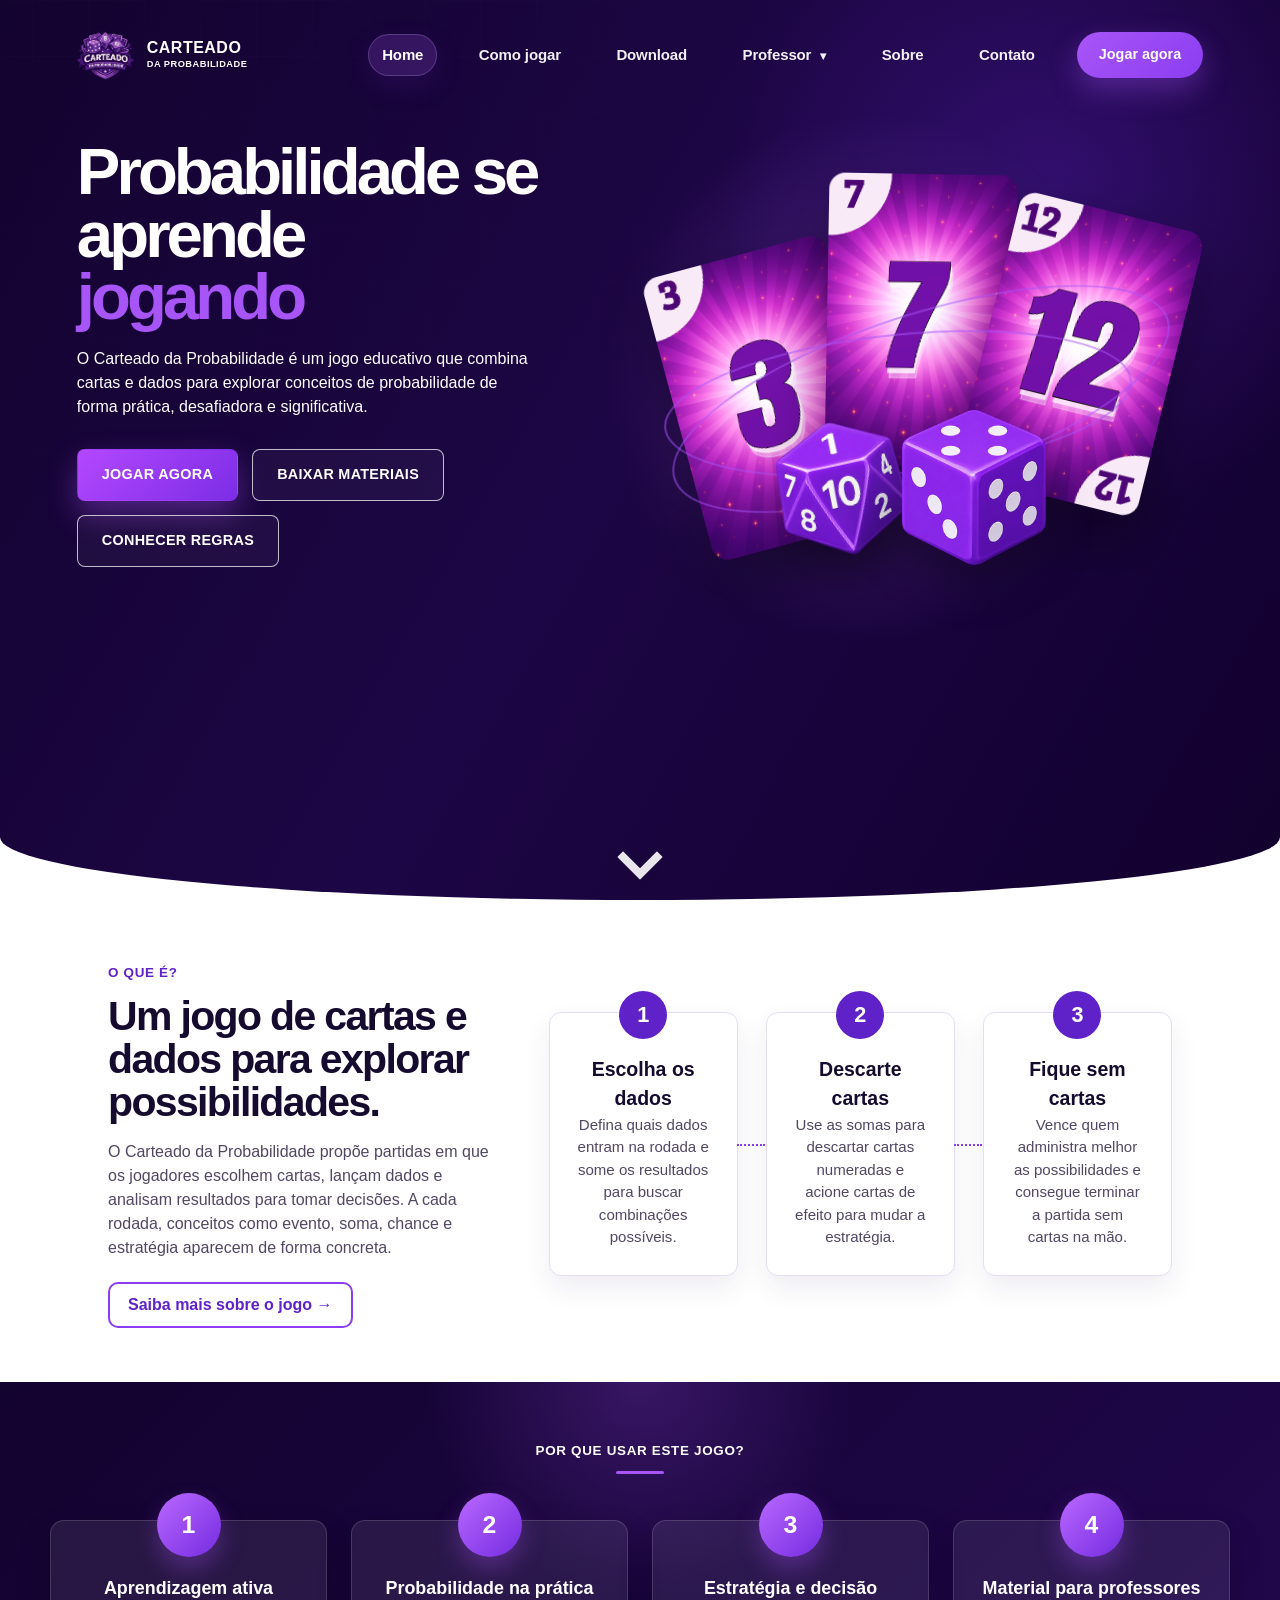
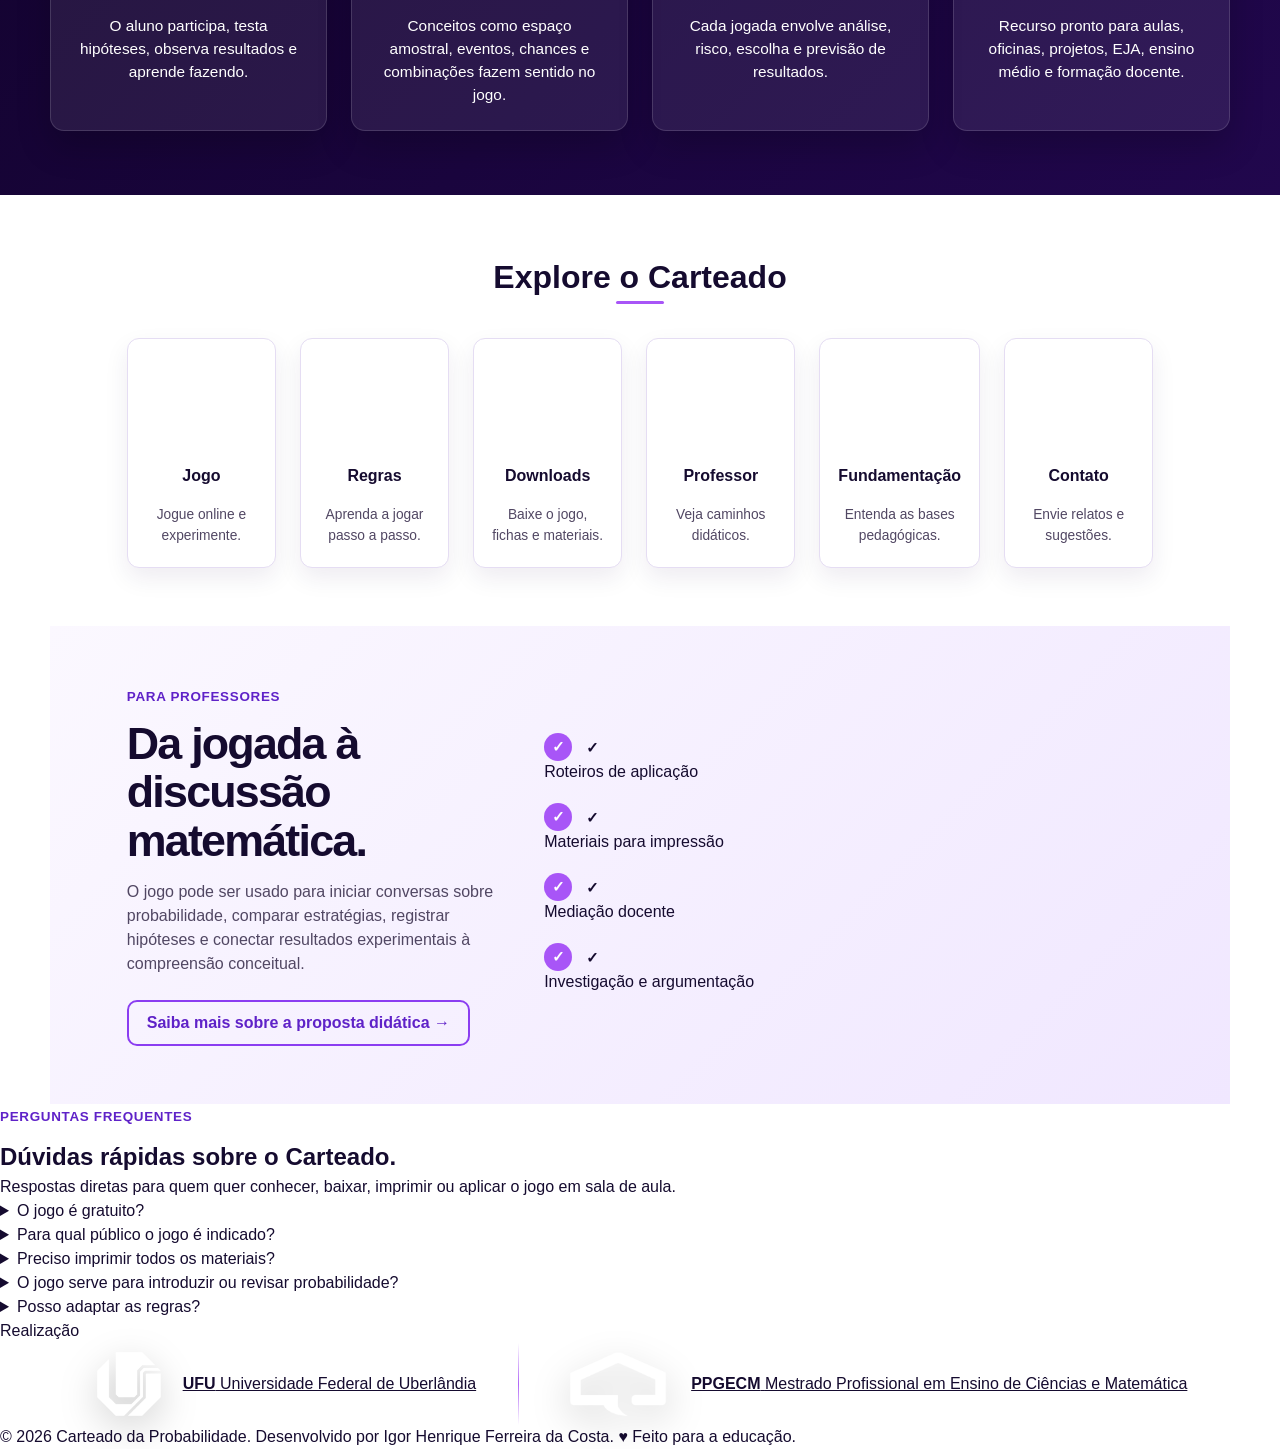
==== commit 448cc43d: "Adiciona ajuste mobile da home" ====
--- a/index.html
+++ b/index.html
@@ -20,6 +20,7 @@
   <link rel="stylesheet" href="menu.css">
   <link rel="stylesheet" href="site.css">
   <link rel="stylesheet" href="index.css">
+  <link rel="stylesheet" href="home-mobile-fix.css">
   <link rel="preload" as="image" href="cards/fronts/number3.png">
   <link rel="preload" as="image" href="cards/fronts/number7.png">
   <link rel="preload" as="image" href="cards/fronts/number12.png">
@@ -158,32 +159,32 @@
           <h3>Downloads</h3>
           <p>Baixe o jogo, fichas e materiais.</p>
         </a>
-        <a href="proposta-didatica.html" data-card="proposta">
-          <span class="path-icon icone-container-animado" aria-hidden="true">
-            <video class="icone-video-proposta" muted loop playsinline preload="metadata">
+        <a href="proposta-didatica.html" data-card="professores">
+          <span class="path-icon icone-container-animado" aria-hidden="true">
+            <video class="icone-video-professores" muted loop playsinline preload="metadata">
               <source src="Imagens/icones/icone4.mp4" type="video/mp4">
             </video>
           </span>
-          <h3>Proposta Didática</h3>
-          <p>Sugestões de atividades e planos.</p>
-        </a>
-        <a href="embasamento-teorico.html" data-card="embasamento">
-          <span class="path-icon icone-container-animado" aria-hidden="true">
-            <video class="icone-video-embasamento" muted loop playsinline preload="metadata">
+          <h3>Professor</h3>
+          <p>Veja caminhos didáticos.</p>
+        </a>
+        <a href="fundamentacao.html" data-card="fundamentacao">
+          <span class="path-icon icone-container-animado" aria-hidden="true">
+            <video class="icone-video-fundamentacao" muted loop playsinline preload="metadata">
               <source src="Imagens/icones/icone5.mp4" type="video/mp4">
             </video>
           </span>
-          <h3>Embasamento Teórico</h3>
-          <p>Fundamentação matemática e pedagógica.</p>
-        </a>
-        <a href="sobre.html" data-card="sobre">
-          <span class="path-icon icone-container-animado" aria-hidden="true">
-            <video class="icone-video-sobre" muted loop playsinline preload="metadata">
+          <h3>Fundamentação</h3>
+          <p>Entenda as bases pedagógicas.</p>
+        </a>
+        <a href="contato.html" data-card="contato">
+          <span class="path-icon icone-container-animado" aria-hidden="true">
+            <video class="icone-video-contato" muted loop playsinline preload="metadata">
               <source src="Imagens/icones/icone6.mp4" type="video/mp4">
             </video>
           </span>
-          <h3>Sobre o Projeto</h3>
-          <p>Conheça a história e os objetivos do Carteado.</p>
+          <h3>Contato</h3>
+          <p>Envie relatos e sugestões.</p>
         </a>
       </div>
     </section>
@@ -191,119 +192,116 @@
     <section class="teacher-section">
       <div class="teacher-copy">
         <span class="section-label">Para professores</span>
-        <h2>Mais que um jogo, um aliado pedagógico.</h2>
+        <h2>Da jogada à discussão matemática.</h2>
         <p>
-          O Carteado da Probabilidade apoia o professor no planejamento de aulas significativas,
-          promovendo raciocínio, argumentação e compreensão conceitual.
+          O jogo pode ser usado para iniciar conversas sobre probabilidade, comparar estratégias,
+          registrar hipóteses e conectar resultados experimentais à compreensão conceitual.
         </p>
         <a class="outline-link" href="proposta-didatica.html">Saiba mais sobre a proposta didática →</a>
       </div>
 
-      <div class="teacher-visual" aria-hidden="true">
-        <div class="desk-scene">
-          <img src="cards/fronts/number3.png" alt="">
-          <img src="cards/fronts/number7.png" alt="">
-          <img src="cards/fronts/number12.png" alt="">
-          <img src="dice/d6.png" alt="">
-        </div>
-      </div>
-
       <div class="teacher-list">
-        <span>Alinhado à BNCC</span>
-        <span>Flexível e adaptável a diferentes turmas</span>
-        <span>Ideal para aulas, oficinas e projetos</span>
-        <span>Estimula discussões e argumentação</span>
-      </div>
-    </section>
-
-    <footer class="home-footer realizacao-footer">
-      <span class="footer-orbit left" aria-hidden="true"></span>
-      <span class="footer-orbit right" aria-hidden="true"></span>
-      <span class="footer-sparkle one" aria-hidden="true"></span>
-      <span class="footer-sparkle two" aria-hidden="true"></span>
-      <span class="footer-sparkle three" aria-hidden="true"></span>
-      <span class="footer-sparkle four" aria-hidden="true"></span>
-
-      <div class="realizacao-label">Realização</div>
-      <div class="footer-logos" aria-label="Realização do projeto">
-        <div class="footer-logo-block">
-          <img src="Imagens/logoufu.png" alt="Universidade Federal de Uberlândia">
-          <div class="footer-logo-text">
-            <strong>UFU</strong>
-            <span>Universidade Federal de Uberlândia</span>
-          </div>
-        </div>
-        <span class="footer-divider" aria-hidden="true"></span>
-        <div class="footer-logo-block">
-          <img src="Imagens/logoppgecm.png" alt="PPGECM - Mestrado Profissional em Ensino de Ciências e Matemática">
-          <div class="footer-logo-text">
-            <strong>PPGECM</strong>
-            <span>Mestrado Profissional em Ensino de Ciências e Matemática</span>
-          </div>
-        </div>
-      </div>
-      <span class="footer-bottom-line" aria-hidden="true"></span>
-      <div class="footer-credit">
-        <span>© 2026 Carteado da Probabilidade.</span>
-        <span>Desenvolvido por Igor Henrique Ferreira da Costa.</span>
-        <span>Feito para a educação.</span>
+        <div>
+          <span>✓</span>
+          <p>Roteiros de aplicação</p>
+        </div>
+        <div>
+          <span>✓</span>
+          <p>Materiais para impressão</p>
+        </div>
+        <div>
+          <span>✓</span>
+          <p>Mediação docente</p>
+        </div>
+        <div>
+          <span>✓</span>
+          <p>Investigação e argumentação</p>
+        </div>
+      </div>
+    </section>
+
+    <section class="home-faq" aria-labelledby="home-faq-title">
+      <div class="home-faq__inner">
+        <div class="home-faq__intro">
+          <span class="section-label">Perguntas frequentes</span>
+          <h2 id="home-faq-title">Dúvidas rápidas sobre o <span>Carteado.</span></h2>
+          <p>Respostas diretas para quem quer conhecer, baixar, imprimir ou aplicar o jogo em sala de aula.</p>
+        </div>
+        <div class="home-faq__list">
+          <details class="home-faq__item">
+            <summary>O jogo é gratuito?</summary>
+            <p>Sim. Os materiais são disponibilizados para uso educacional, com orientação de citação da autoria do projeto.</p>
+          </details>
+          <details class="home-faq__item">
+            <summary>Para qual público o jogo é indicado?</summary>
+            <p>O Carteado pode ser usado especialmente com estudantes dos anos finais do Ensino Fundamental, Ensino Médio, EJA e formação de professores.</p>
+          </details>
+          <details class="home-faq__item">
+            <summary>Preciso imprimir todos os materiais?</summary>
+            <p>Para a versão física, recomenda-se imprimir cartas, manual, caixa e dados. Também é possível adaptar os componentes conforme a realidade da escola.</p>
+          </details>
+          <details class="home-faq__item">
+            <summary>O jogo serve para introduzir ou revisar probabilidade?</summary>
+            <p>Serve para os dois momentos. Ele pode abrir uma investigação inicial ou ajudar a consolidar conceitos já trabalhados pelo professor.</p>
+          </details>
+          <details class="home-faq__item">
+            <summary>Posso adaptar as regras?</summary>
+            <p>Sim. O professor pode ajustar cartas, tempo de partida, quantidade de jogadores e mediações, desde que mantenha o objetivo pedagógico da atividade.</p>
+          </details>
+        </div>
+      </div>
+    </section>
+
+    <footer class="site-footer showcase-footer">
+      <div class="footer-decoration footer-decoration-left" aria-hidden="true"></div>
+      <div class="footer-decoration footer-decoration-right" aria-hidden="true"></div>
+
+      <div class="footer-inner">
+        <div class="footer-realization">
+          <span class="footer-line" aria-hidden="true"></span>
+          <span class="footer-label">Realização</span>
+          <span class="footer-line" aria-hidden="true"></span>
+        </div>
+
+        <div class="footer-logos">
+          <a class="footer-logo-block" href="https://ufu.br/" target="_blank" rel="noopener" aria-label="Acessar site da Universidade Federal de Uberlândia">
+            <img src="Imagens/logoufu.png" alt="Logo da Universidade Federal de Uberlândia">
+            <div>
+              <strong>UFU</strong>
+              <span>Universidade Federal de Uberlândia</span>
+            </div>
+          </a>
+          <span class="footer-divider" aria-hidden="true"></span>
+          <a class="footer-logo-block" href="https://www.ppgecm.ufu.br/" target="_blank" rel="noopener" aria-label="Acessar site do Programa de Pós-Graduação em Ensino de Ciências e Matemática">
+            <img src="Imagens/logoppgecm.png" alt="Logo do Programa de Pós-Graduação em Ensino de Ciências e Matemática">
+            <div>
+              <strong>PPGECM</strong>
+              <span>Mestrado Profissional em Ensino de Ciências e Matemática</span>
+            </div>
+          </a>
+        </div>
+
+        <div class="footer-bottom">
+          <span>© 2026 Carteado da Probabilidade.</span>
+          <span>Desenvolvido por Igor Henrique Ferreira da Costa.</span>
+          <span class="heart" aria-hidden="true">♥</span>
+          <span>Feito para a educação.</span>
+        </div>
       </div>
     </footer>
   </main>
 
-  <button id="backToTop" class="back-to-top" aria-label="Voltar ao topo">
-    <svg width="44" height="44" viewBox="0 0 44 44">
-      <circle class="progress-bg" cx="22" cy="22" r="18" />
-      <circle class="progress-bar" cx="22" cy="22" r="18" />
+  <button class="back-to-top" type="button" aria-label="Voltar ao topo">
+    <svg viewBox="0 0 44 44" aria-hidden="true">
+      <circle class="progress-bg" cx="22" cy="22" r="18"></circle>
+      <circle class="progress-bar" cx="22" cy="22" r="18"></circle>
     </svg>
     <span class="arrow">↑</span>
   </button>
 
   <script src="menu.js"></script>
-  <script src="site-animations.js"></script>
-  <script>
-    const hero = document.querySelector('.hero');
-    const nextSection = document.querySelector('#conteudo');
-    const heroScrollCue = document.querySelector('.hero-scroll-cue');
-    let heroSnapRunning = false;
-    let heroTouchStartY = 0;
-    const usesDesktopSnap = () => window.matchMedia('(min-width: 769px)').matches;
-
-    const scrollToNextSection = () => {
-      if (!nextSection || heroSnapRunning) return;
-      heroSnapRunning = true;
-      nextSection.scrollIntoView({ behavior: 'smooth', block: 'start' });
-      window.setTimeout(() => { heroSnapRunning = false; }, 900);
-    };
-
-    heroScrollCue?.addEventListener('click', scrollToNextSection);
-
-    window.addEventListener('wheel', (event) => {
-      if (!usesDesktopSnap()) return;
-      if (!hero || !nextSection || event.deltaY <= 0 || window.scrollY > 40) return;
-      event.preventDefault();
-      scrollToNextSection();
-    }, { passive: false });
-
-    window.addEventListener('touchstart', (event) => {
-      if (!usesDesktopSnap()) return;
-      heroTouchStartY = event.touches[0]?.clientY || 0;
-    }, { passive: true });
-
-    window.addEventListener('touchmove', (event) => {
-      if (!usesDesktopSnap()) return;
-      const currentY = event.touches[0]?.clientY || 0;
-      const isSwipingDownPage = heroTouchStartY - currentY > 28;
-      if (!hero || !nextSection || !isSwipingDownPage || window.scrollY > 40) return;
-      event.preventDefault();
-      scrollToNextSection();
-    }, { passive: false });
-
-    document.querySelectorAll('[data-card] video').forEach((video) => {
-      const card = video.closest('[data-card]');
-      card.addEventListener('mouseenter', () => { video.play(); });
-      card.addEventListener('mouseleave', () => { video.pause(); video.currentTime = 0; });
-    });
-  </script>
+  <script src="site.js"></script>
+  <script src="accessibility.js"></script>
+  <script src="index.js"></script>
 </body>
-</html>+</html>
--- a/home-mobile-fix.css
+++ b/home-mobile-fix.css
@@ -0,0 +1,17 @@
+/* Ajuste fino da home em telas pequenas.
+   Mantém o desktop intacto e evita que o título do hero fique sob o menu mobile. */
+@media (max-width: 680px){
+  .home-page .hero-content{
+    padding-top:96px !important;
+  }
+}
+
+@media (max-width: 380px){
+  .home-page .hero-content{
+    padding-top:104px !important;
+  }
+
+  .home-page .hero-copy h1{
+    font-size:clamp(2.35rem, 12.2vw, 3.65rem);
+  }
+}
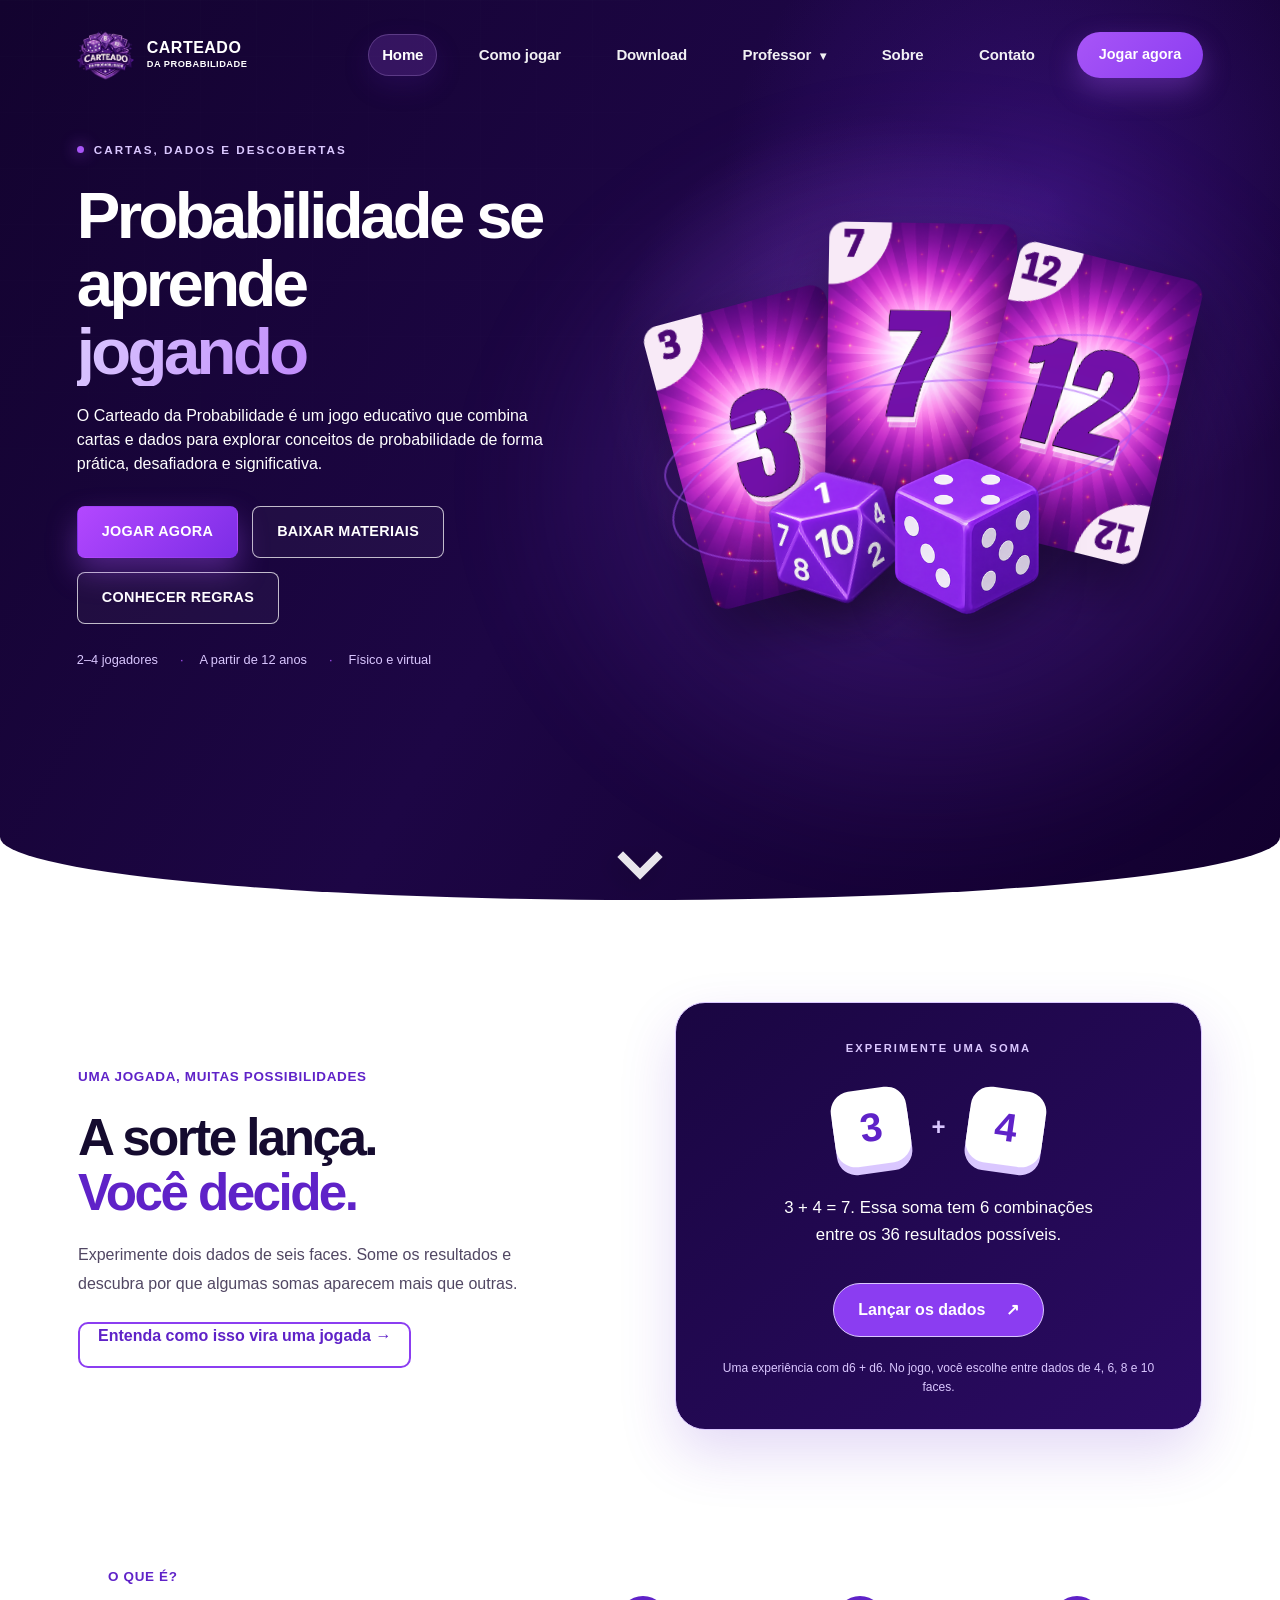
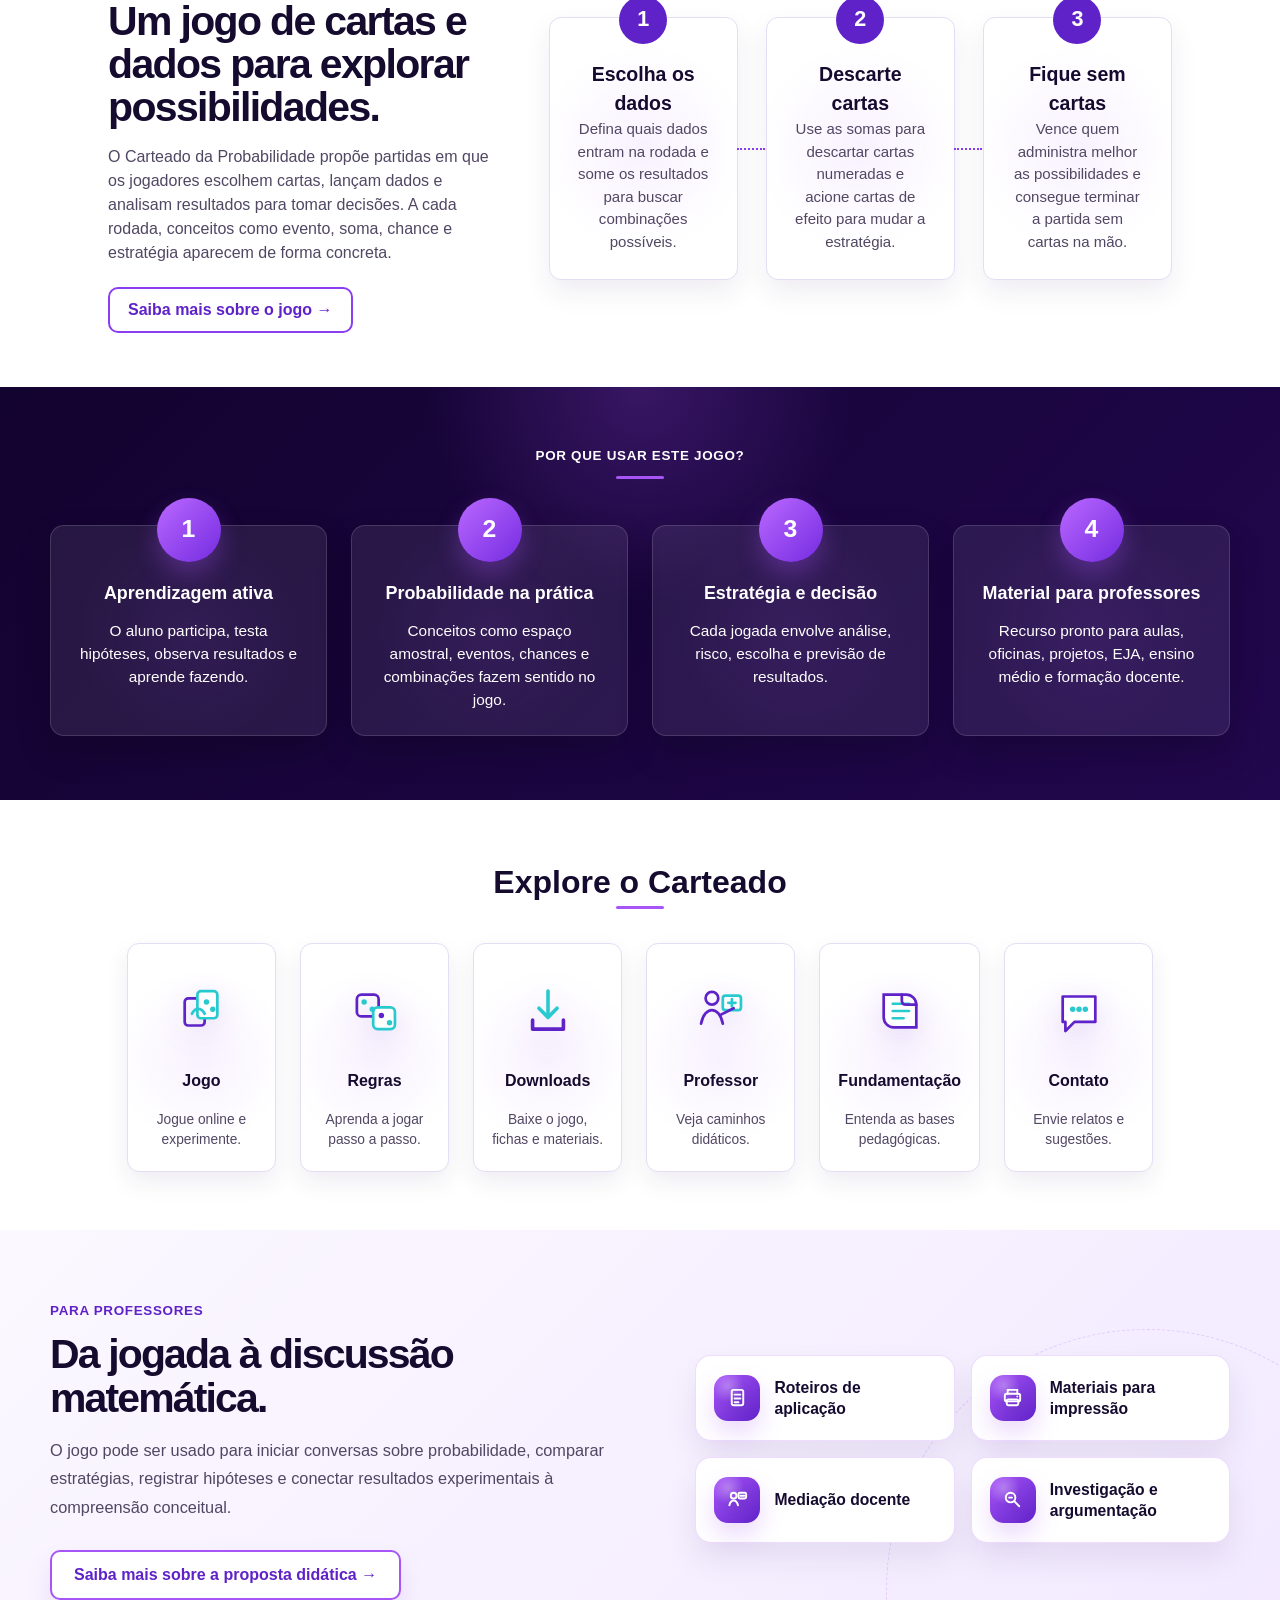
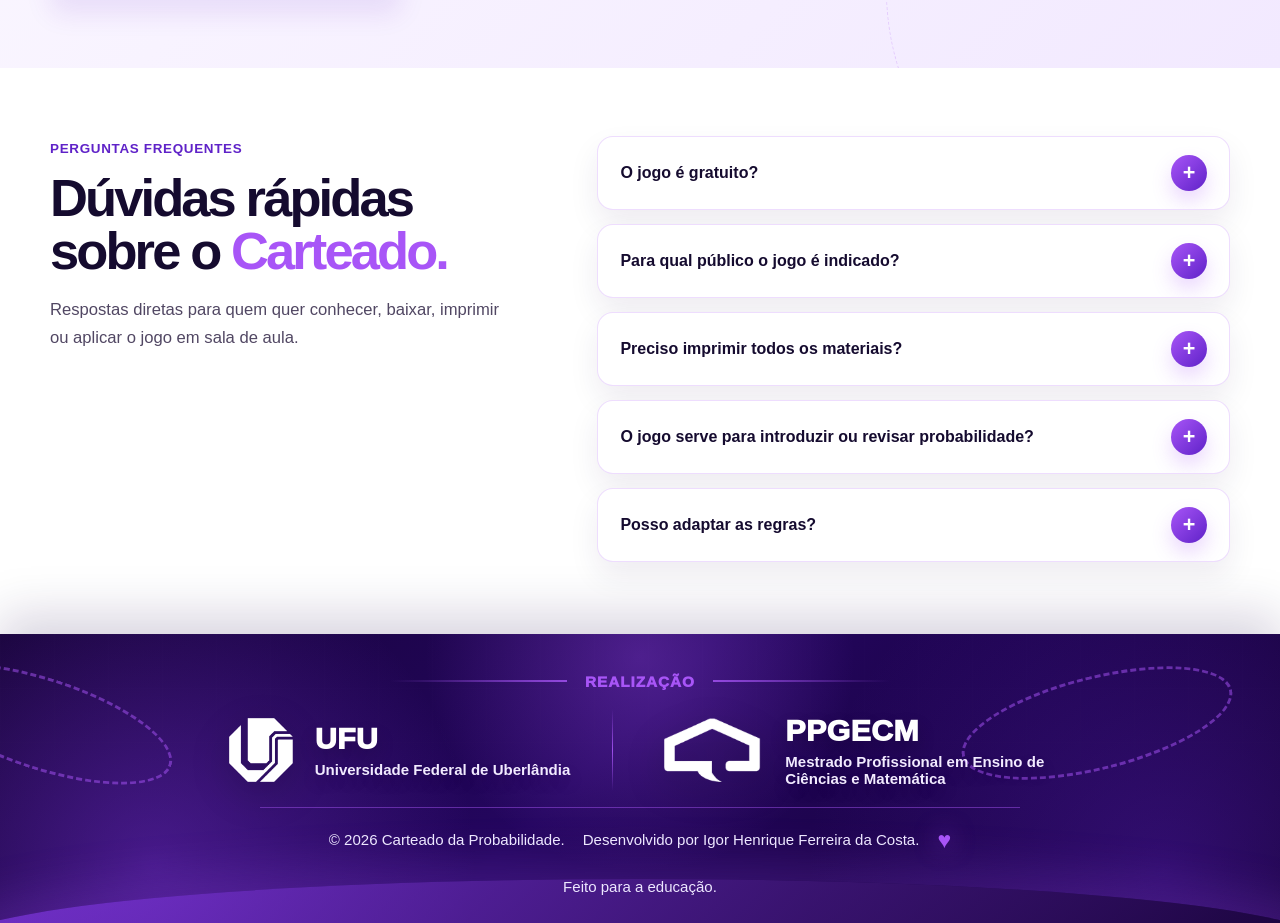
==== commit 8876215e: "Melhora a home com animações suaves e experiência interativa de dados" ====
--- a/index.html
+++ b/index.html
@@ -21,6 +21,7 @@
   <link rel="stylesheet" href="site.css">
   <link rel="stylesheet" href="index.css">
   <link rel="stylesheet" href="home-mobile-fix.css">
+  <link rel="stylesheet" href="home-experience.css">
   <link rel="preload" as="image" href="cards/fronts/number3.png">
   <link rel="preload" as="image" href="cards/fronts/number7.png">
   <link rel="preload" as="image" href="cards/fronts/number12.png">
@@ -35,6 +36,7 @@
     <section class="hero">
       <div class="hero-content">
         <div class="hero-copy">
+          <span class="hero-eyebrow">CARTAS, DADOS E DESCOBERTAS</span>
           <h1>Probabilidade se aprende <span>jogando</span></h1>
           <p>
             O Carteado da Probabilidade é um jogo educativo que combina cartas e dados para explorar
@@ -46,6 +48,7 @@
             <a class="btn secondary" href="baixar.html">Baixar materiais</a>
             <a class="btn secondary" href="como-jogar.html">Conhecer regras</a>
           </div>
+          <div class="hero-facts"><span>2–4 jogadores</span><span>A partir de 12 anos</span><span>Físico e virtual</span></div>
         </div>
 
         <div class="hero-visual" aria-hidden="true">
@@ -66,6 +69,22 @@
       </button>
     </section>
 
+    <section class="chance-lab" aria-labelledby="chance-title">
+      <div class="chance-copy">
+        <span class="section-label">Uma jogada, muitas possibilidades</span>
+        <h2 id="chance-title">A sorte lança.<br><span>Você decide.</span></h2>
+        <p>Experimente dois dados de seis faces. Some os resultados e descubra por que algumas somas aparecem mais que outras.</p>
+        <a class="outline-link" href="como-jogar.html">Entenda como isso vira uma jogada →</a>
+      </div>
+      <div class="chance-table">
+        <span class="chance-caption">EXPERIMENTE UMA SOMA</span>
+        <div class="demo-dice" aria-hidden="true"><span data-demo-die>3</span><b>+</b><span data-demo-die>4</span></div>
+        <p class="chance-result" role="status" aria-live="polite" aria-atomic="true">3 + 4 = 7. Essa soma tem 6 combinações entre os 36 resultados possíveis.</p>
+        <button class="roll-demo" type="button" hidden>Lançar os dados <span aria-hidden="true">↗</span></button>
+        <p class="chance-note">Uma experiência com d6 + d6. No jogo, você escolhe entre dados de 4, 6, 8 e 10 faces.</p>
+      </div>
+    </section>
+
     <section class="how-section" id="conteudo">
       <div class="how-intro">
         <span class="section-label">O que é?</span>
@@ -168,7 +187,7 @@
           <h3>Professor</h3>
           <p>Veja caminhos didáticos.</p>
         </a>
-        <a href="fundamentacao.html" data-card="fundamentacao">
+        <a href="embasamento-teorico.html" data-card="fundamentacao">
           <span class="path-icon icone-container-animado" aria-hidden="true">
             <video class="icone-video-fundamentacao" muted loop playsinline preload="metadata">
               <source src="Imagens/icones/icone5.mp4" type="video/mp4">
@@ -300,8 +319,6 @@
   </button>
 
   <script src="menu.js"></script>
-  <script src="site.js"></script>
-  <script src="accessibility.js"></script>
-  <script src="index.js"></script>
+  <script src="home-experience.js"></script>
 </body>
 </html>
--- a/home-mobile-fix.css
+++ b/home-mobile-fix.css
@@ -15,3 +15,318 @@
     font-size:clamp(2.35rem, 12.2vw, 3.65rem);
   }
 }
+
+/* Correção do rodapé da home.
+   A home usa uma marcação antiga, então estes estilos fazem o fim da página
+   assumir o mesmo padrão visual compacto das demais páginas. */
+.home-page .showcase-footer{
+  width:100%;
+  max-width:none;
+  min-height:260px;
+  margin:0;
+  padding:36px clamp(22px, 5vw, 64px) 24px;
+  position:relative;
+  display:flex;
+  flex-direction:column;
+  align-items:center;
+  justify-content:center;
+  gap:16px;
+  overflow:hidden;
+  border:0;
+  border-radius:0;
+  color:#fff;
+  background:
+    radial-gradient(circle at 50% 8%, rgba(168,85,247,.32), transparent 31%),
+    radial-gradient(circle at 12% 80%, rgba(139,61,241,.38), transparent 28%),
+    radial-gradient(circle at 91% 82%, rgba(95,34,200,.38), transparent 30%),
+    linear-gradient(135deg, #160337 0%, #24065f 46%, #12002f 100%);
+  box-shadow:0 -18px 48px rgba(35,11,80,.18);
+  isolation:isolate;
+}
+
+.home-page .showcase-footer::before{
+  content:"";
+  position:absolute;
+  inset:0;
+  z-index:-3;
+  opacity:.22;
+  background:
+    linear-gradient(rgba(255,255,255,.055) 1px, transparent 1px),
+    linear-gradient(90deg, rgba(255,255,255,.045) 1px, transparent 1px);
+  background-size:54px 54px;
+  mask-image:linear-gradient(to bottom, rgba(0,0,0,.78), transparent 92%);
+}
+
+.home-page .showcase-footer::after{
+  content:"";
+  position:absolute;
+  left:-4%;
+  right:-4%;
+  bottom:-88px;
+  height:132px;
+  z-index:-2;
+  border-radius:50% 50% 0 0;
+  background:linear-gradient(135deg, rgba(139,61,241,.72), rgba(18,0,47,.88));
+  box-shadow:0 -20px 44px rgba(168,85,247,.18);
+}
+
+.home-page .showcase-footer .footer-inner{
+  width:min(1180px, 100%);
+  margin:0 auto;
+  display:flex;
+  flex-direction:column;
+  align-items:center;
+  justify-content:center;
+  gap:16px;
+  position:relative;
+  z-index:2;
+}
+
+.home-page .showcase-footer .footer-decoration{
+  position:absolute;
+  width:310px;
+  height:108px;
+  border:3px dashed rgba(168,85,247,.70);
+  border-radius:50%;
+  opacity:.72;
+  pointer-events:none;
+}
+
+.home-page .showcase-footer .footer-decoration-left{
+  left:-92px;
+  top:44px;
+  width:270px;
+  height:92px;
+  transform:rotate(18deg);
+}
+
+.home-page .showcase-footer .footer-decoration-right{
+  right:44px;
+  top:42px;
+  width:278px;
+  height:94px;
+  transform:rotate(-14deg);
+}
+
+.home-page .showcase-footer .footer-realization{
+  display:grid;
+  grid-template-columns:1fr auto 1fr;
+  align-items:center;
+  gap:18px;
+  width:min(500px, 100%);
+  color:#a855f7;
+  font-weight:950;
+  font-size:.96rem;
+  letter-spacing:.06em;
+  text-transform:uppercase;
+}
+
+.home-page .showcase-footer .footer-line{
+  height:2px;
+  background:linear-gradient(90deg, transparent, rgba(168,85,247,.80));
+}
+
+.home-page .showcase-footer .footer-line:last-child{
+  background:linear-gradient(90deg, rgba(168,85,247,.80), transparent);
+}
+
+.home-page .showcase-footer .footer-logos{
+  display:flex;
+  align-items:center;
+  justify-content:center;
+  gap:38px;
+  text-align:left;
+}
+
+.home-page .showcase-footer .footer-logo-block{
+  display:flex;
+  align-items:center;
+  justify-content:center;
+  gap:18px;
+  min-width:284px;
+  padding:4px;
+  color:#fff;
+  text-decoration:none;
+}
+
+.home-page .showcase-footer .footer-logo-block img{
+  width:auto;
+  height:72px;
+  max-width:112px;
+  object-fit:contain;
+  filter:brightness(0) invert(1) drop-shadow(0 12px 18px rgba(0,0,0,.20));
+  flex:0 0 auto;
+}
+
+.home-page .showcase-footer .footer-logo-block div{
+  display:flex;
+  flex-direction:column;
+  color:#fff;
+  line-height:1.15;
+  text-shadow:0 8px 18px rgba(0,0,0,.18);
+}
+
+.home-page .showcase-footer .footer-logo-block strong{
+  font-size:1.9rem;
+  font-weight:950;
+  letter-spacing:.01em;
+}
+
+.home-page .showcase-footer .footer-logo-block span{
+  max-width:270px;
+  margin-top:5px;
+  color:#f2ebff;
+  font-size:.94rem;
+  font-weight:600;
+}
+
+.home-page .showcase-footer .footer-divider{
+  width:1px;
+  height:82px;
+  background:linear-gradient(to bottom, transparent, rgba(168,85,247,.90), transparent);
+}
+
+.home-page .showcase-footer .footer-bottom{
+  width:min(760px, 80%);
+  padding-top:15px;
+  margin-top:0;
+  display:flex;
+  flex-wrap:wrap;
+  align-items:center;
+  justify-content:center;
+  gap:18px;
+  color:#ede7ff;
+  font-size:.94rem;
+  text-align:center;
+  border-top:1px solid rgba(168,85,247,.46);
+}
+
+.home-page .showcase-footer .heart{
+  color:#a855f7;
+  font-size:1.45rem;
+  filter:drop-shadow(0 0 12px rgba(168,85,247,.70));
+}
+
+/* Ícones estáticos e consistentes nos cards "Explore o Carteado".
+   Substitui vídeos que podem carregar frames incorretos em alguns navegadores. */
+.home-page .path-grid .path-icon{
+  width:82px;
+  height:82px;
+  display:grid;
+  place-items:center;
+  position:relative;
+  overflow:visible;
+  color:#5f22c8;
+}
+
+.home-page .path-grid .path-icon video{
+  display:none !important;
+}
+
+.home-page .path-grid .path-icon::before{
+  content:"";
+  width:58px;
+  height:58px;
+  display:block;
+  background:center / contain no-repeat;
+  filter:drop-shadow(0 8px 14px rgba(95,34,200,.12));
+}
+
+.home-page .path-grid a[data-card="jogo"] .path-icon::before{
+  background-image:url("data:image/svg+xml,%3Csvg width='64' height='64' viewBox='0 0 64 64' fill='none' xmlns='http://www.w3.org/2000/svg'%3E%3Crect x='14' y='18' width='22' height='30' rx='4' stroke='%235f22c8' stroke-width='3'/%3E%3Crect x='28' y='10' width='22' height='30' rx='4' fill='white' stroke='%2329c9d0' stroke-width='3'/%3E%3Cpath d='M22 35c4-7 10-7 14 0' stroke='%2329c9d0' stroke-width='3' stroke-linecap='round'/%3E%3Ccircle cx='38' cy='22' r='3' fill='%2329c9d0'/%3E%3Ccircle cx='45' cy='30' r='3' fill='%2329c9d0'/%3E%3C/svg%3E");
+}
+
+.home-page .path-grid a[data-card="regras"] .path-icon::before{
+  background-image:url("data:image/svg+xml,%3Csvg width='64' height='64' viewBox='0 0 64 64' fill='none' xmlns='http://www.w3.org/2000/svg'%3E%3Crect x='12' y='14' width='24' height='24' rx='5' stroke='%235f22c8' stroke-width='3'/%3E%3Crect x='30' y='28' width='24' height='24' rx='5' fill='white' stroke='%2329c9d0' stroke-width='3'/%3E%3Ccircle cx='20' cy='22' r='3' fill='%2329c9d0'/%3E%3Ccircle cx='29' cy='30' r='3' fill='%2329c9d0'/%3E%3Ccircle cx='39' cy='37' r='3' fill='%235f22c8'/%3E%3Ccircle cx='48' cy='45' r='3' fill='%2329c9d0'/%3E%3C/svg%3E");
+}
+
+.home-page .path-grid a[data-card="downloads"] .path-icon::before{
+  background-image:url("data:image/svg+xml,%3Csvg width='64' height='64' viewBox='0 0 64 64' fill='none' xmlns='http://www.w3.org/2000/svg'%3E%3Cpath d='M32 10v28' stroke='%2329c9d0' stroke-width='4' stroke-linecap='round'/%3E%3Cpath d='M22 29l10 10 10-10' stroke='%2329c9d0' stroke-width='4' stroke-linecap='round' stroke-linejoin='round'/%3E%3Cpath d='M15 42v10h34V42' stroke='%235f22c8' stroke-width='4' stroke-linecap='round' stroke-linejoin='round'/%3E%3C/svg%3E");
+}
+
+.home-page .path-grid a[data-card="professores"] .path-icon::before{
+  background-image:url("data:image/svg+xml,%3Csvg width='64' height='64' viewBox='0 0 64 64' fill='none' xmlns='http://www.w3.org/2000/svg'%3E%3Ccircle cx='22' cy='18' r='7' stroke='%235f22c8' stroke-width='3'/%3E%3Cpath d='M10 46c2-10 7-15 12-15s10 5 12 15' stroke='%235f22c8' stroke-width='3' stroke-linecap='round'/%3E%3Crect x='34' y='15' width='20' height='16' rx='3' fill='white' stroke='%2329c9d0' stroke-width='3'/%3E%3Cpath d='M40 23h8M44 19v8' stroke='%2329c9d0' stroke-width='3' stroke-linecap='round'/%3E%3Cpath d='M32 36l14-7' stroke='%235f22c8' stroke-width='3' stroke-linecap='round'/%3E%3C/svg%3E");
+}
+
+.home-page .path-grid a[data-card="fundamentacao"] .path-icon::before{
+  background-image:url("data:image/svg+xml,%3Csvg width='64' height='64' viewBox='0 0 64 64' fill='none' xmlns='http://www.w3.org/2000/svg'%3E%3Cpath d='M14 14h25c6 0 11 5 11 11v25H25c-6 0-11-5-11-11V14Z' fill='white' stroke='%235f22c8' stroke-width='3'/%3E%3Cpath d='M24 24h18M24 32h18M24 40h12' stroke='%2329c9d0' stroke-width='3' stroke-linecap='round'/%3E%3Cpath d='M50 25H39c-3 0-5-2-5-5V14' stroke='%235f22c8' stroke-width='3' stroke-linecap='round'/%3E%3C/svg%3E");
+}
+
+.home-page .path-grid a[data-card="contato"] .path-icon::before{
+  background-image:url("data:image/svg+xml,%3Csvg width='64' height='64' viewBox='0 0 64 64' fill='none' xmlns='http://www.w3.org/2000/svg'%3E%3Cpath d='M14 16h36v28H27L17 54V44h-3V16Z' fill='white' stroke='%235f22c8' stroke-width='3' stroke-linejoin='round'/%3E%3Ccircle cx='25' cy='30' r='3' fill='%2329c9d0'/%3E%3Ccircle cx='32' cy='30' r='3' fill='%2329c9d0'/%3E%3Ccircle cx='39' cy='30' r='3' fill='%2329c9d0'/%3E%3C/svg%3E");
+}
+
+@media (max-width: 860px){
+  .home-page .showcase-footer{
+    min-height:auto;
+    padding:34px 20px 24px;
+    gap:16px;
+  }
+
+  .home-page .showcase-footer .footer-logos{
+    flex-direction:column;
+    gap:16px;
+  }
+
+  .home-page .showcase-footer .footer-divider{
+    width:min(320px, 82vw);
+    height:1px;
+    background:linear-gradient(90deg, transparent, rgba(168,85,247,.86), transparent);
+  }
+
+  .home-page .showcase-footer .footer-logo-block{
+    min-width:0;
+    text-align:center;
+    flex-direction:column;
+    gap:10px;
+  }
+
+  .home-page .showcase-footer .footer-logo-block img{
+    height:68px;
+    max-width:220px;
+  }
+
+  .home-page .showcase-footer .footer-logo-block div{
+    align-items:center;
+  }
+
+  .home-page .showcase-footer .footer-logo-block strong{
+    font-size:1.75rem;
+  }
+
+  .home-page .showcase-footer .footer-logo-block span{
+    font-size:.92rem;
+  }
+
+  .home-page .showcase-footer .footer-decoration{
+    opacity:.18;
+  }
+}
+
+@media (max-width: 520px){
+  .home-page .showcase-footer{
+    width:100%;
+    border-radius:0;
+    padding:30px 16px 22px;
+  }
+
+  .home-page .showcase-footer .footer-realization{
+    gap:10px;
+    font-size:.88rem;
+  }
+
+  .home-page .showcase-footer .footer-logo-block img{
+    height:56px;
+    max-width:200px;
+  }
+
+  .home-page .showcase-footer .footer-logo-block strong{
+    font-size:1.45rem;
+  }
+
+  .home-page .showcase-footer .footer-bottom{
+    width:100%;
+    gap:10px;
+    font-size:.86rem;
+  }
+}
--- a/home-experience.css
+++ b/home-experience.css
@@ -0,0 +1,43 @@
+/* Home only: progressive enhancement, original purple palette, no dependencies. */
+.home-page .hero{min-height:min(900px,100svh);padding-bottom:90px;isolation:isolate}
+.home-page .hero::after{content:"";position:absolute;z-index:-1;inset:8% -10% 0 35%;background:radial-gradient(ellipse,rgba(139,61,241,.32),transparent 65%);filter:blur(35px);animation:home-aurora 12s ease-in-out infinite alternate;pointer-events:none}
+.home-page .hero-content{padding-top:110px;gap:36px}
+.hero-eyebrow{display:inline-flex;gap:10px;align-items:center;font-size:.73rem;letter-spacing:.17em;font-weight:800;color:#dac7ff;margin-bottom:24px}
+.hero-eyebrow::before{content:"";width:7px;height:7px;border-radius:50%;background:#a855f7;box-shadow:0 0 16px #a855f7}
+.home-page .hero-copy h1{letter-spacing:-.055em;line-height:1.04}
+.home-page .hero-copy h1 span{background:linear-gradient(110deg,#dac7ff,#a855f7,#dac7ff);background-size:200% auto;background-clip:text;color:transparent;animation:home-text 7s ease-in-out infinite}
+.hero-facts{display:flex;flex-wrap:wrap;gap:12px 22px;margin-top:26px;color:#dac7ff;font-size:.8rem}
+.hero-facts span+span::before{content:"·";margin-right:16px;color:#a855f7}
+.home-page .hero-card{animation:home-float 6s ease-in-out infinite;transition:scale .3s,filter .3s}
+.home-page .card-b{animation-delay:-2s}.home-page .card-c{animation-delay:-4s}
+.home-page .hero-card:hover{scale:1.05;filter:drop-shadow(0 30px 32px rgba(139,61,241,.5))}
+.home-page .hero-die{animation:home-float 7s ease-in-out infinite reverse}.home-page .die-white{animation-delay:-3s}
+.home-page .hero-visual{translate:var(--scene-x,0px) var(--scene-y,0px);transition:translate .6s ease-out}
+.home-page .btn.primary{position:relative;overflow:hidden}
+.home-page .btn.primary::after{content:"";position:absolute;inset:-60% auto -60% -50%;width:25%;background:linear-gradient(90deg,transparent,rgba(255,255,255,.24),transparent);rotate:20deg;transition:left .65s}
+.home-page .btn.primary:hover::after{left:130%}
+.chance-lab{width:min(1180px,100%);margin:0 auto;padding:88px 28px;display:grid;grid-template-columns:1fr 1fr;gap:70px;align-items:center}
+.chance-copy h2{font-size:clamp(2.4rem,4vw,4rem);line-height:1.07;letter-spacing:-.05em;margin:12px 0 20px}.chance-copy h2 span{color:var(--purple-700)}
+.chance-copy p{color:var(--muted);line-height:1.8;max-width:490px}.chance-copy .outline-link{display:inline-block;margin-top:24px}
+.chance-table{background:linear-gradient(140deg,#1a0642,#2b0b63);border:1px solid #dac7ff;border-radius:30px;padding:32px;color:#fff;text-align:center;box-shadow:0 24px 55px rgba(95,34,200,.17);position:relative;overflow:hidden}
+.chance-caption{color:#dac7ff;font-size:.7rem;letter-spacing:.18em;font-weight:800}
+.demo-dice{display:flex;justify-content:center;align-items:center;gap:22px;margin:30px 0}.demo-dice span{width:76px;height:76px;display:grid;place-items:center;border-radius:20px;background:#fff;color:#5f22c8;font-size:2.5rem;font-weight:900;box-shadow:0 8px 0 #dac7ff;rotate:-8deg}.demo-dice span:last-child{rotate:8deg}.demo-dice b{color:#dac7ff;font-size:1.5rem}
+.chance-result{min-height:72px;font-size:1.05rem;line-height:1.6;max-width:350px;margin:0 auto 16px}
+.roll-demo{border:1px solid #dac7ff;border-radius:999px;padding:14px 24px;background:#8b3df1;color:#fff;font:inherit;font-weight:750;cursor:pointer;transition:background .2s,translate .2s}.roll-demo:hover{background:#5f22c8;translate:0 -2px}.roll-demo:disabled{cursor:wait;opacity:.7}.roll-demo[hidden]{display:none}.roll-demo span{margin-left:16px}
+.chance-note{font-size:.75rem;color:#dac7ff;line-height:1.6;margin-top:22px}.is-rolling .demo-dice span{animation:home-roll .18s ease-in-out infinite alternate}
+.home-reveal{transition:opacity .7s ease,translate .7s cubic-bezier(.22,1,.36,1);transition-delay:var(--reveal-delay,0ms)}
+.home-reveal.is-pending{opacity:0;translate:0 28px}
+.home-page .path-grid a,.home-page .benefit-grid article,.home-page .step-grid article{transition:translate .3s,box-shadow .3s,border-color .3s;background-image:radial-gradient(circle at var(--glow-x,50%) var(--glow-y,50%),rgba(168,85,247,.08),transparent 65%)}
+.home-page .path-grid a:hover,.home-page .path-grid a:focus-visible{translate:0 -7px;box-shadow:0 22px 45px rgba(95,34,200,.16)}
+.home-page :is(a,button,summary):focus-visible{outline:3px solid #a855f7;outline-offset:5px}
+@keyframes home-float{0%,100%{translate:0 0}50%{translate:0 -13px}}
+@keyframes home-aurora{to{translate:-8% 5%;scale:1.15}}
+@keyframes home-text{50%{background-position:100% center}}
+@keyframes home-roll{to{translate:0 -8px;rotate:12deg}}
+@media(min-width:1081px){.home-page .hero-copy{animation:home-enter .8s both}.home-page .hero-visual{animation:home-enter 1s .15s both}}
+@keyframes home-enter{from{opacity:0;translate:0 20px}to{opacity:1;translate:0 0}}
+@media(max-width:1080px){.home-page .hero{min-height:auto}.home-page .hero-content{padding-top:100px}.home-page .hero-visual{width:min(600px,100%);margin:auto}.chance-lab{gap:30px}}
+@media(max-width:680px){.home-page .hero{padding-bottom:68px}.hero-eyebrow{font-size:.65rem;margin-bottom:18px}.hero-facts{justify-content:center;gap:8px 12px}.hero-facts span+span::before{margin-right:8px}.chance-lab{grid-template-columns:1fr;padding:54px 20px;gap:28px}.chance-table{padding:26px 20px}.home-page .hero-visual{translate:0 0}.chance-result{min-height:88px}}
+@media(prefers-reduced-motion:reduce){.home-page *,.home-page *::before,.home-page *::after{animation:none!important;transition:none!important;scroll-behavior:auto!important}.home-reveal.is-pending{opacity:1;translate:0 0}.home-page .hero-visual{translate:0 0}}
+html.a11y-no-motion .home-page *,html.a11y-no-motion .home-page *::before,html.a11y-no-motion .home-page *::after{animation:none!important;transition:none!important;scroll-behavior:auto!important}
+html.a11y-no-motion .home-reveal.is-pending{opacity:1;translate:0 0}
